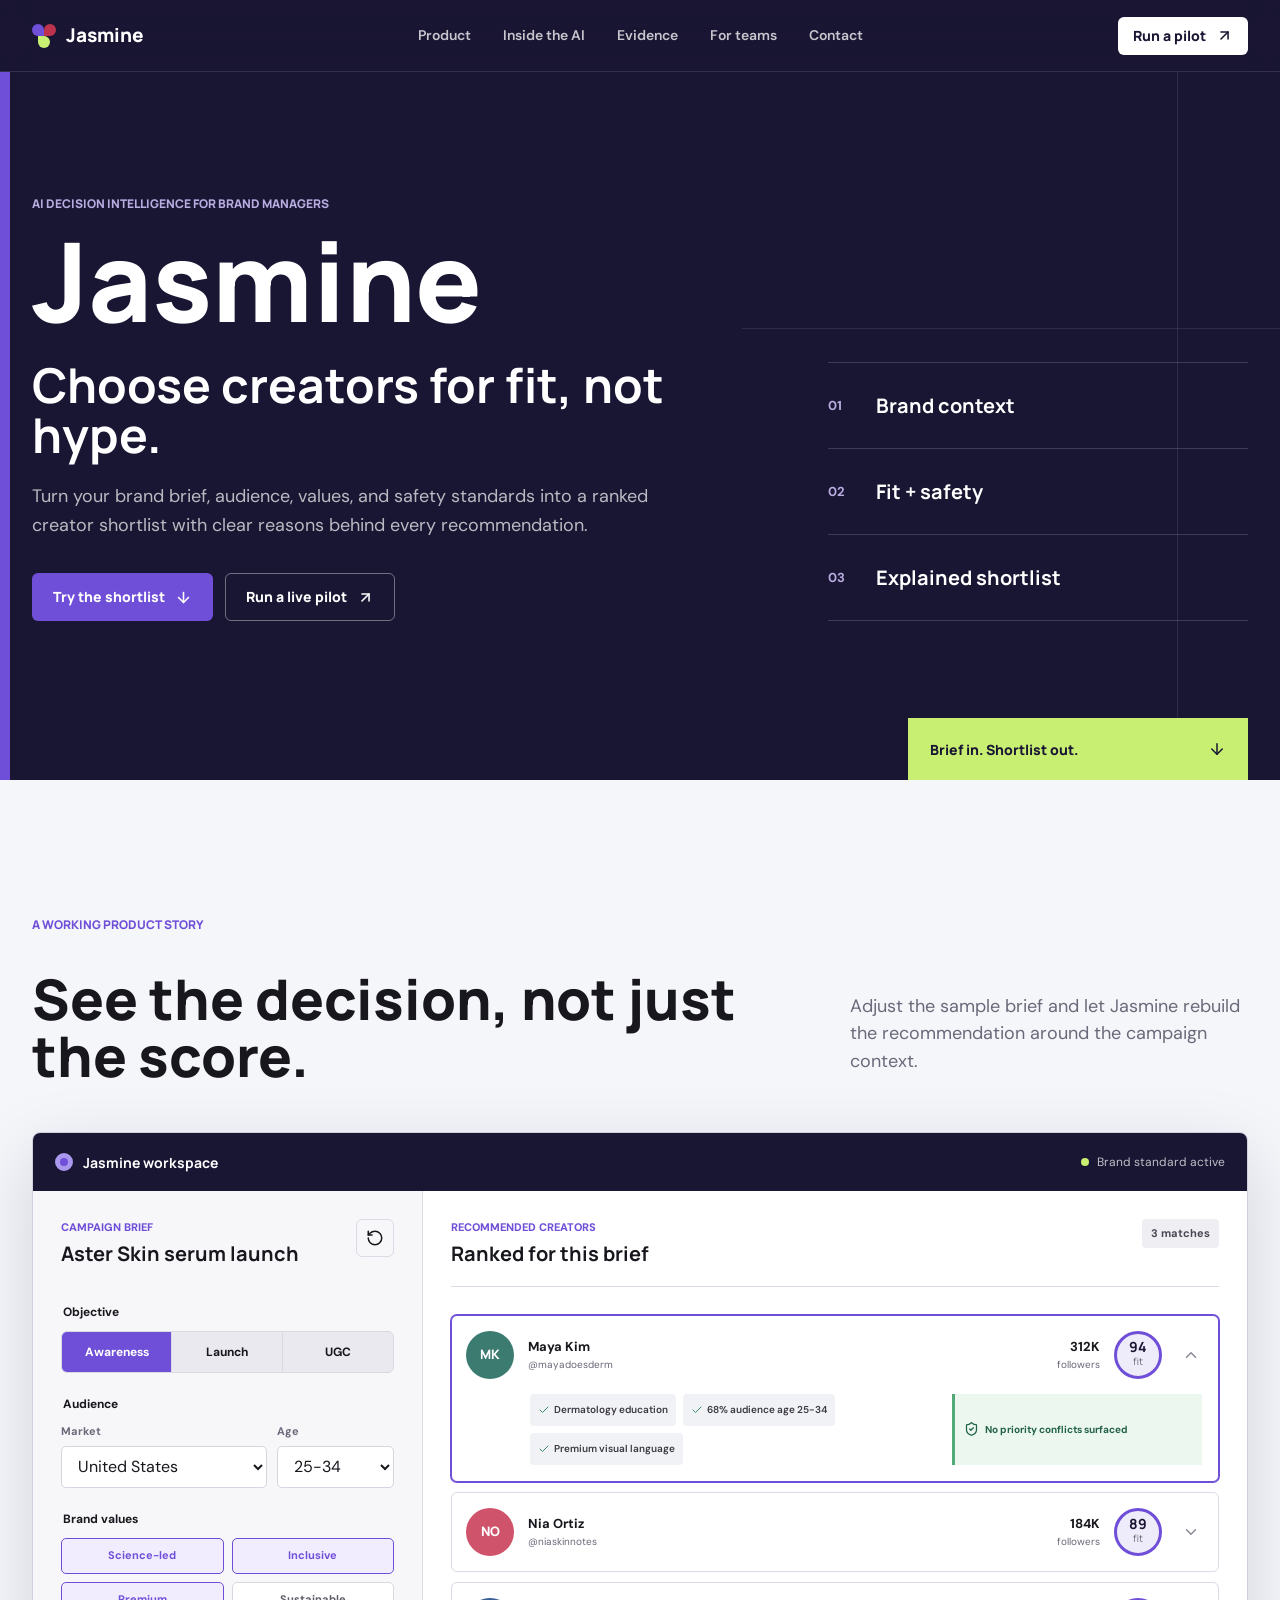
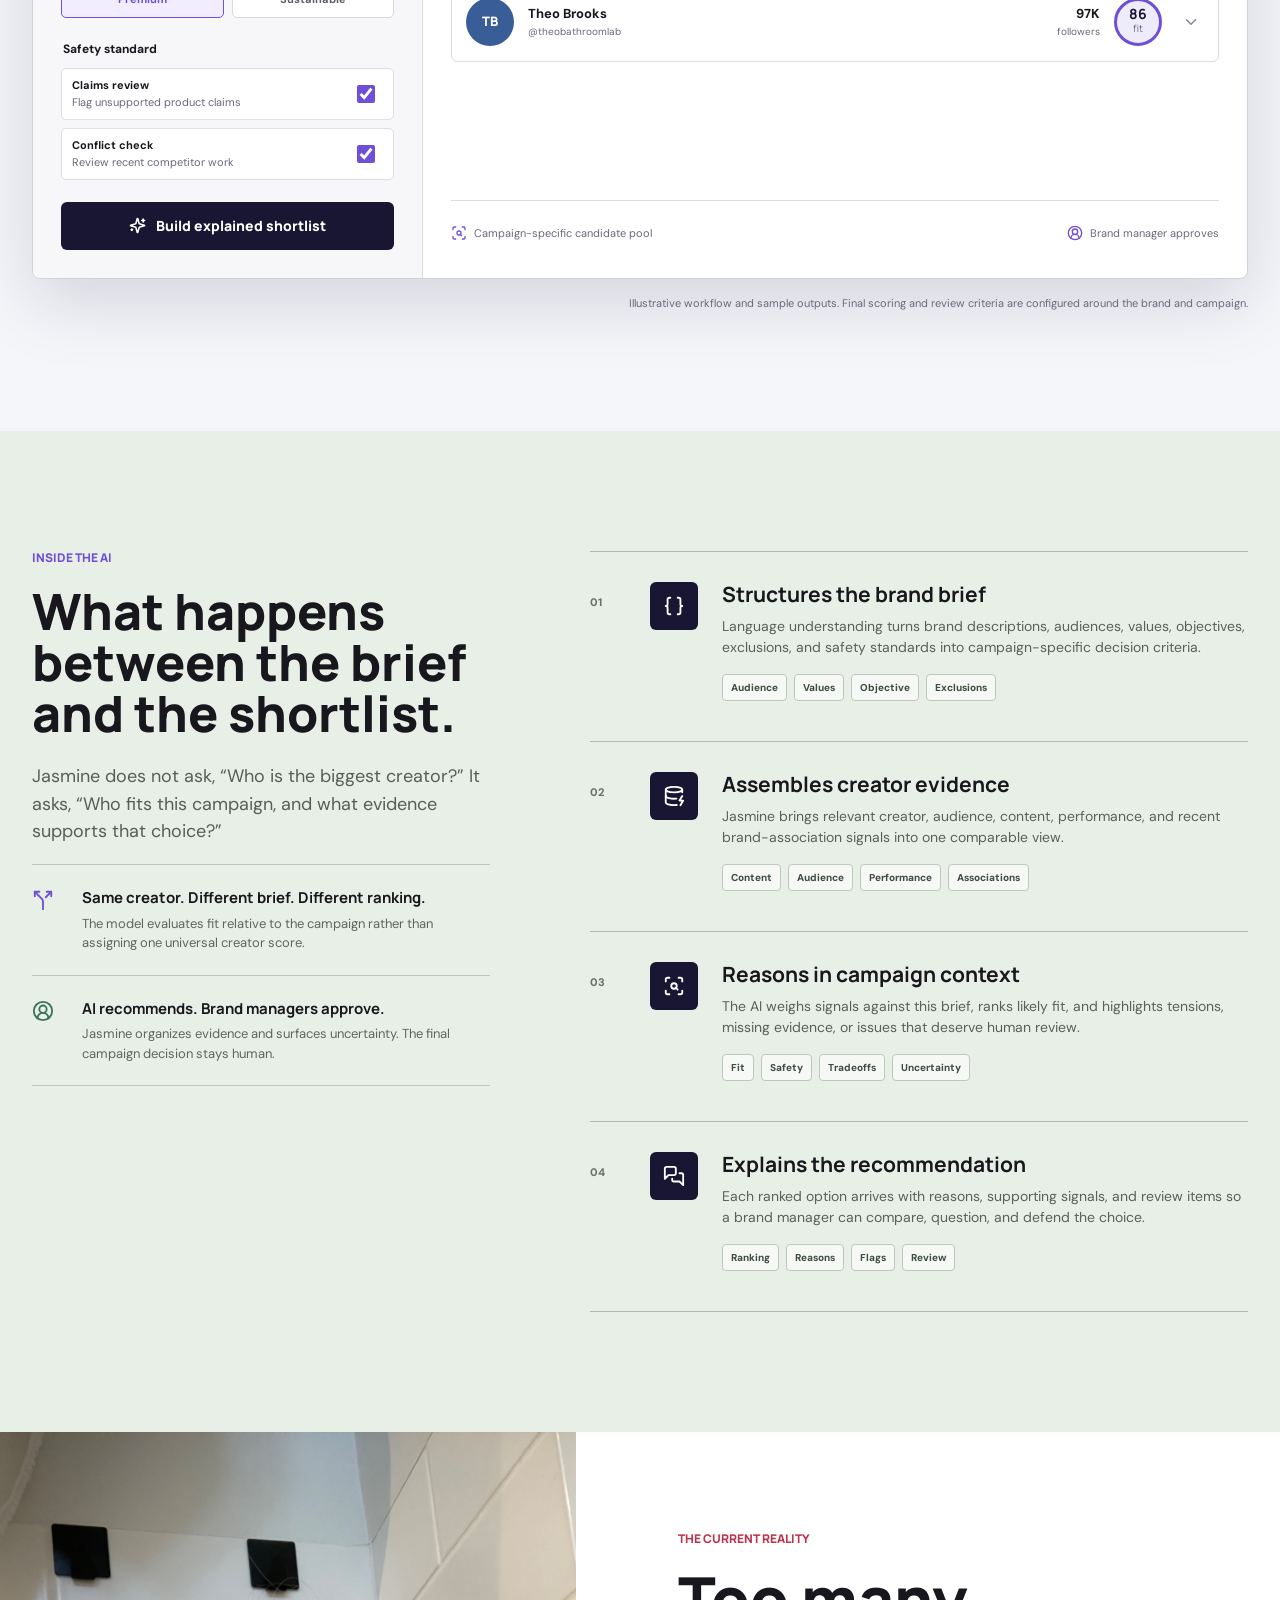
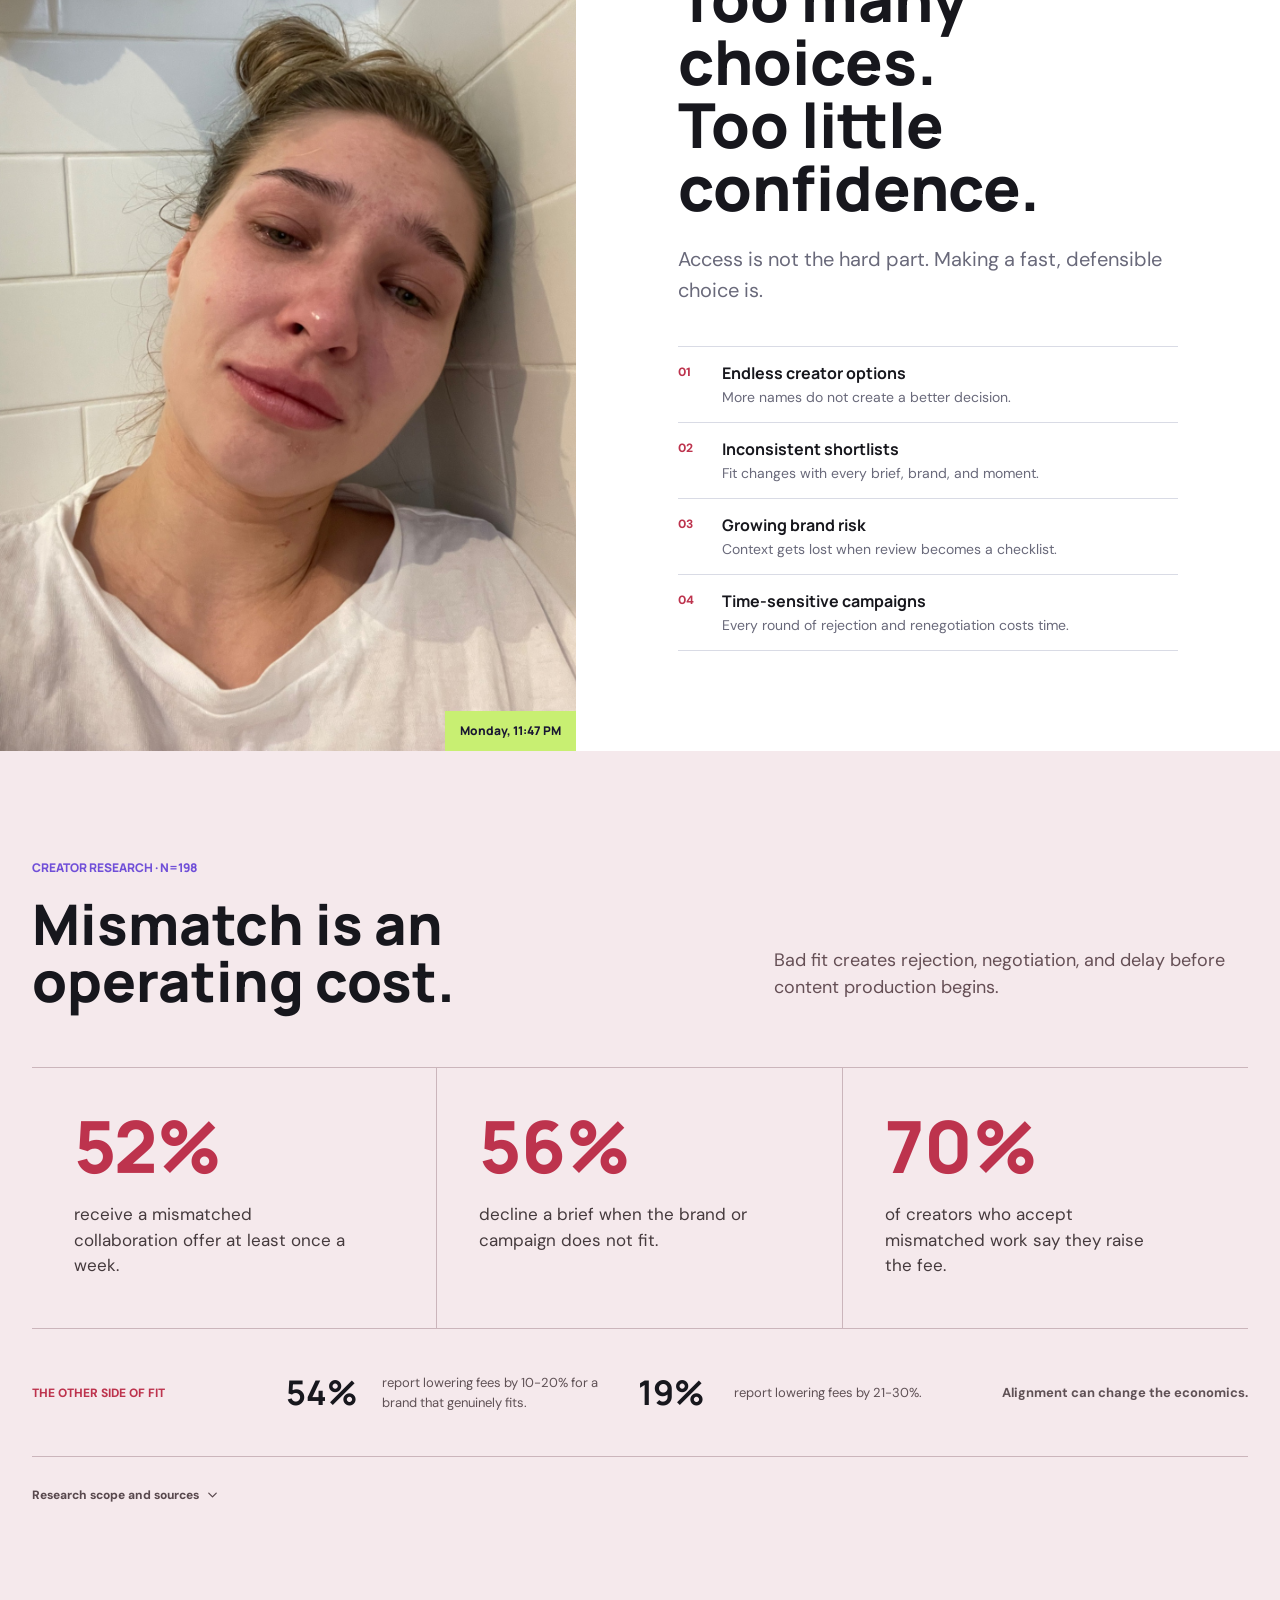
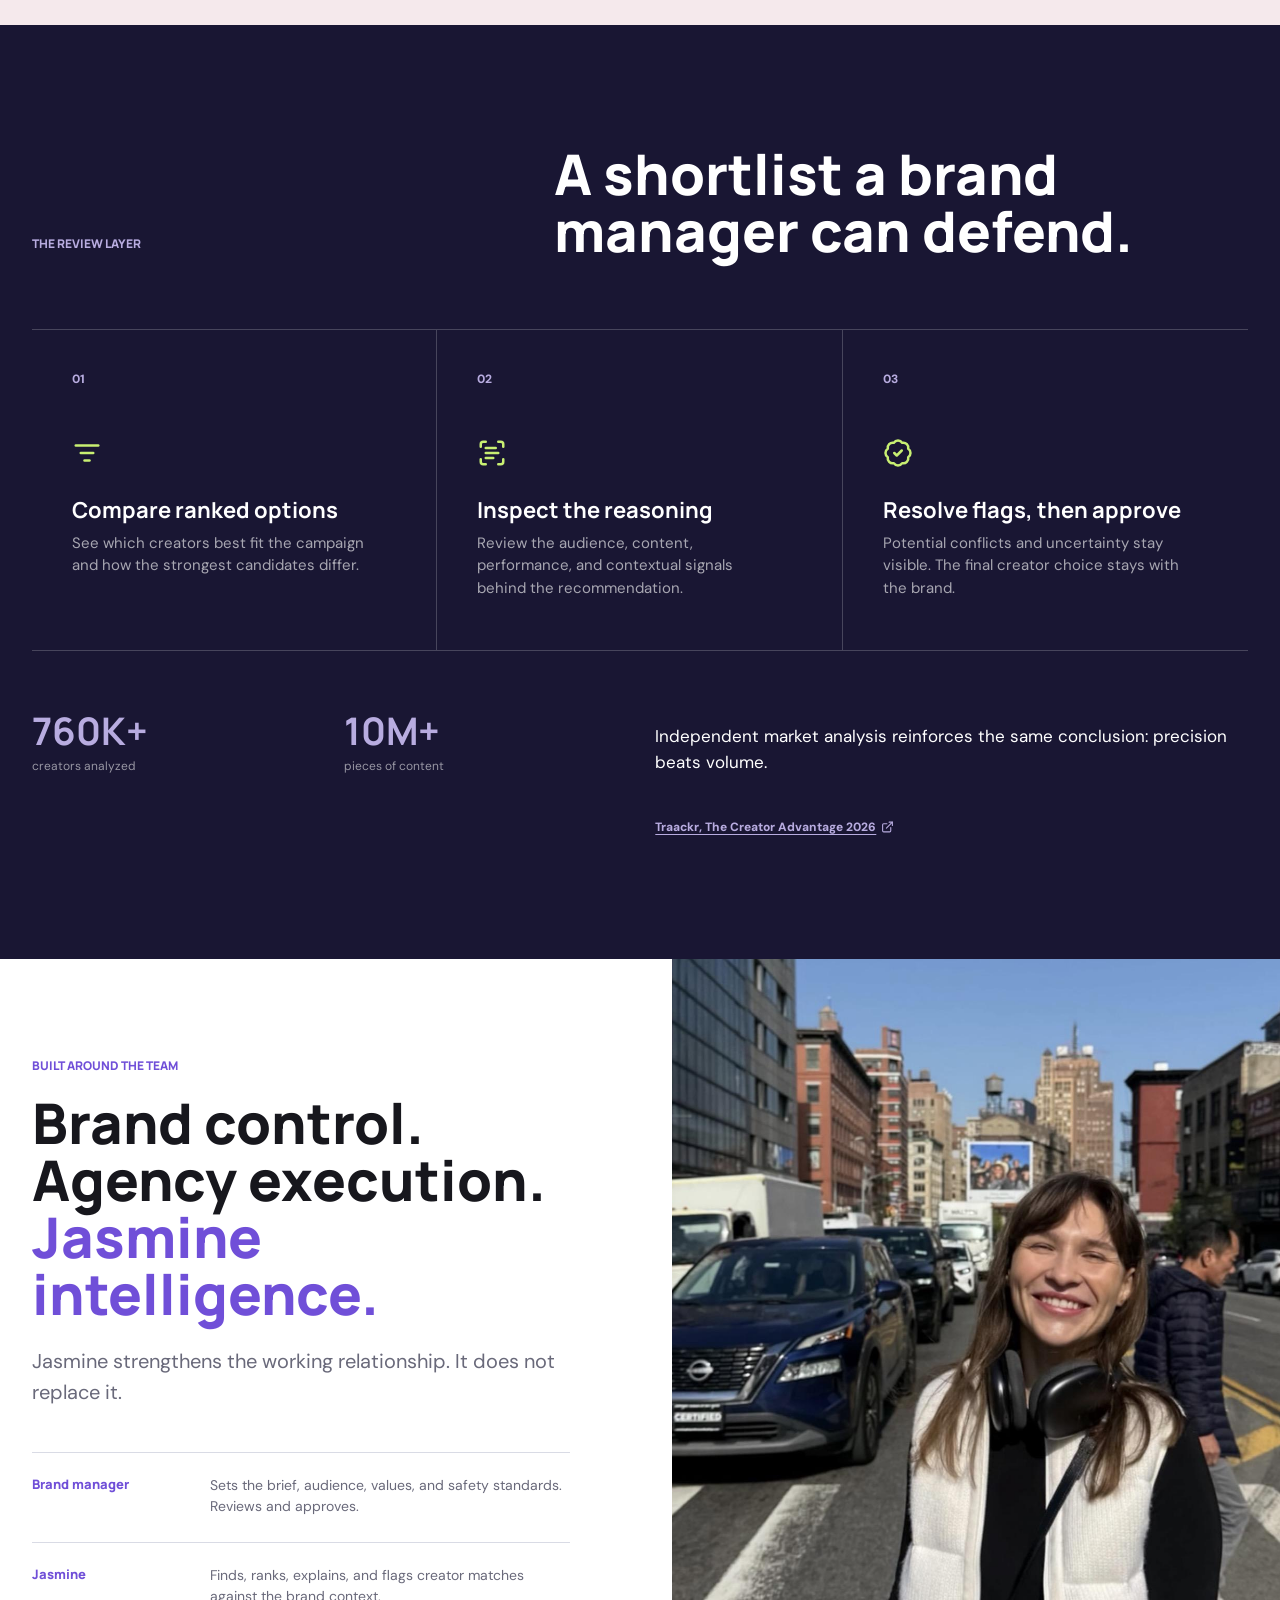
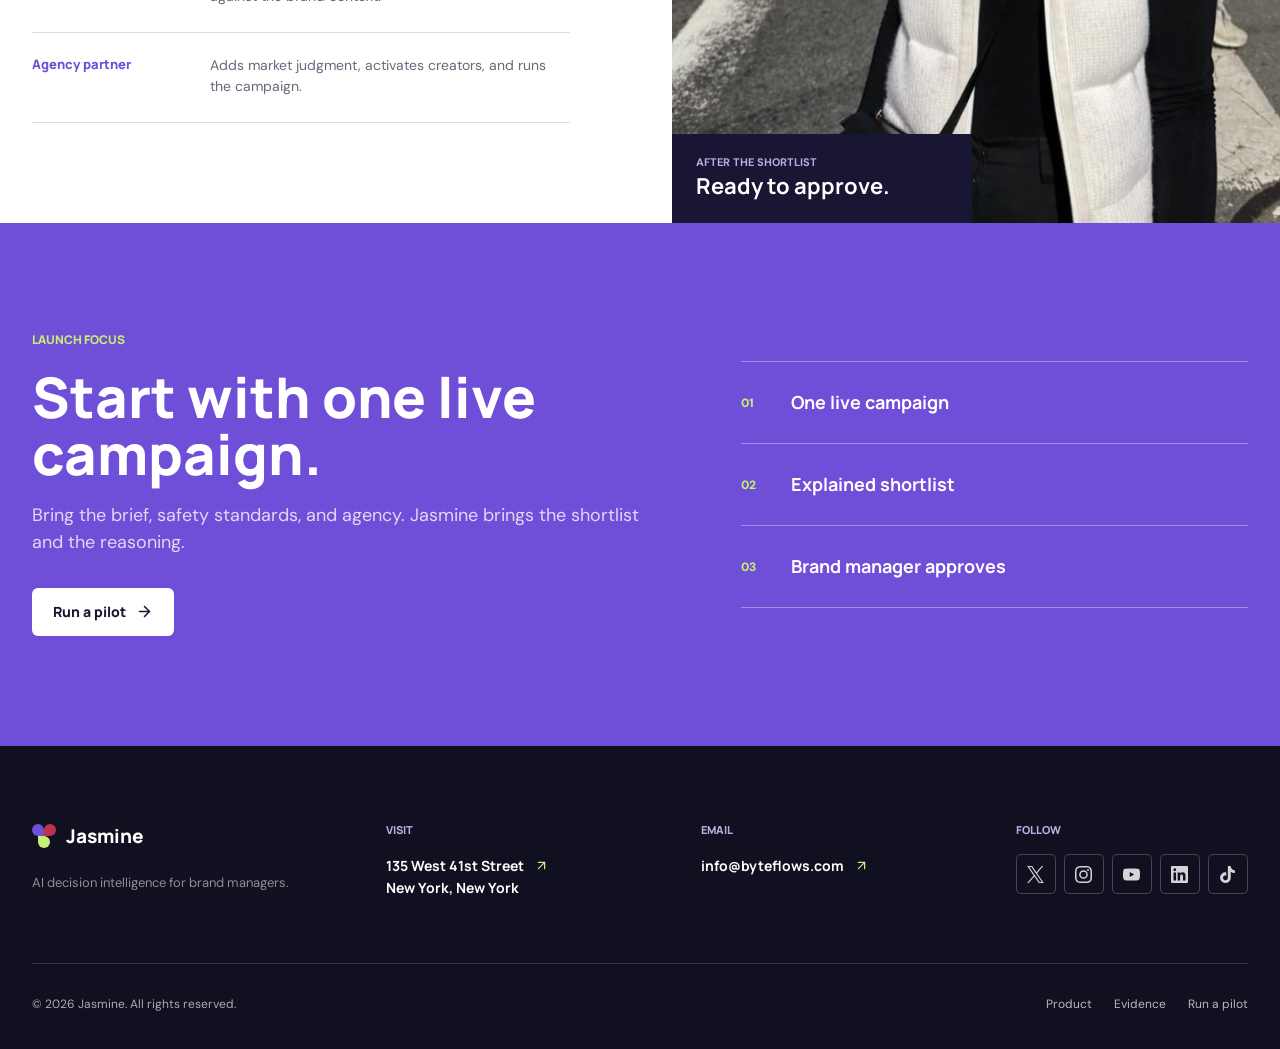
==== index.html @ f0ed4e91 "Publish Jasmine website" ====
<!doctype html>
<html lang="en">
  <head>
    <meta charset="UTF-8" />
    <meta name="viewport" content="width=device-width, initial-scale=1.0" />
    <meta
      name="description"
      content="Jasmine turns a brand brief into ranked, explainable creator matches built for brand fit, audience relevance, and safety."
    />
    <meta name="robots" content="index, follow" />
    <meta name="theme-color" content="#191633" />
    <meta property="og:type" content="website" />
    <meta property="og:title" content="Jasmine | Choose creators for fit, not hype" />
    <meta
      property="og:description"
      content="AI decision intelligence that turns a brand brief into ranked, explainable creator matches."
    />
    <meta name="twitter:card" content="summary" />
    <meta name="twitter:title" content="Jasmine | Choose creators for fit, not hype" />
    <meta
      name="twitter:description"
      content="AI decision intelligence that turns a brand brief into ranked, explainable creator matches."
    />
    <title>Jasmine | Choose creators for fit, not hype</title>
    <link rel="icon" href="data:image/svg+xml,%3Csvg xmlns='http://www.w3.org/2000/svg' viewBox='0 0 32 32'%3E%3Crect width='32' height='32' rx='6' fill='%23191633'/%3E%3Ccircle cx='12' cy='12' r='6' fill='%237c5ce6'/%3E%3Ccircle cx='21' cy='12' r='6' fill='%23e95770'/%3E%3Ccircle cx='16.5' cy='21' r='6' fill='%23c8ef72'/%3E%3C/svg%3E" />
    <link rel="preconnect" href="https://fonts.googleapis.com" />
    <link rel="preconnect" href="https://fonts.gstatic.com" crossorigin />
    <link
      href="https://fonts.googleapis.com/css2?family=DM+Sans:wght@400;500;600;700&family=Manrope:wght@500;600;700;800&display=swap"
      rel="stylesheet"
    />
    <link rel="stylesheet" href="styles.css" />
    <script src="assets/lucide.min.js" defer></script>
    <script src="app.js" defer></script>
    <script type="application/ld+json">
      {
        "@context": "https://schema.org",
        "@type": "Organization",
        "name": "Jasmine",
        "email": "info@byteflows.com",
        "address": {
          "@type": "PostalAddress",
          "streetAddress": "135 West 41st Street",
          "addressLocality": "New York",
          "addressRegion": "New York",
          "addressCountry": "US"
        }
      }
    </script>
  </head>
  <body>
    <a class="skip-link" href="#product">Skip to product</a>
    <header class="site-header" data-header>
      <a class="brand" href="#top" aria-label="Jasmine home">
        <span class="brand-mark" aria-hidden="true"><span></span><span></span><span></span></span>
        <span>Jasmine</span>
      </a>

      <button class="icon-button menu-button" type="button" data-menu-button aria-label="Open navigation" aria-expanded="false">
        <i data-lucide="menu"></i>
      </button>

      <nav class="main-nav" data-nav aria-label="Primary navigation">
        <a href="#product">Product</a>
        <a href="#ai">Inside the AI</a>
        <a href="#evidence">Evidence</a>
        <a href="#partners">For teams</a>
        <a href="#contact">Contact</a>
      </nav>

      <button class="button button-small header-cta" type="button" data-open-pilot>
        Run a pilot
        <i data-lucide="arrow-up-right"></i>
      </button>
    </header>

    <main id="top">
      <section class="hero" aria-labelledby="hero-title">
        <div class="hero-rule" aria-hidden="true"></div>
        <div class="hero-inner">
          <div class="hero-copy reveal">
            <p class="eyebrow">AI decision intelligence for brand managers</p>
            <h1 id="hero-title">Jasmine</h1>
            <p class="hero-statement">Choose creators for fit, not hype.</p>
            <p class="hero-summary">
              Turn your brand brief, audience, values, and safety standards into a ranked creator shortlist with clear reasons behind every recommendation.
            </p>
            <div class="hero-actions">
              <a class="button button-primary" href="#product">
                Try the shortlist
                <i data-lucide="arrow-down"></i>
              </a>
              <button class="button button-quiet" type="button" data-open-pilot>
                Run a live pilot
                <i data-lucide="arrow-up-right"></i>
              </button>
            </div>
          </div>

          <div class="hero-signal reveal" aria-label="Jasmine workflow summary">
            <div>
              <span>01</span>
              <strong>Brand context</strong>
            </div>
            <div>
              <span>02</span>
              <strong>Fit + safety</strong>
            </div>
            <div>
              <span>03</span>
              <strong>Explained shortlist</strong>
            </div>
          </div>
        </div>
        <a class="hero-next" href="#product" aria-label="Continue to product">
          <span>Brief in. Shortlist out.</span>
          <i data-lucide="arrow-down"></i>
        </a>
      </section>

      <section class="product-section" id="product" aria-labelledby="product-title">
        <div class="section-heading reveal">
          <p class="eyebrow eyebrow-dark">A working product story</p>
          <h2 id="product-title">See the decision, not just the score.</h2>
          <p>Adjust the sample brief and let Jasmine rebuild the recommendation around the campaign context.</p>
        </div>

        <div class="product-shell reveal" data-product-shell>
          <div class="product-topbar">
            <div class="product-brand">
              <span class="product-mark" aria-hidden="true"></span>
              <span>Jasmine workspace</span>
            </div>
            <div class="workspace-status"><span></span> Brand standard active</div>
          </div>

          <div class="product-layout">
            <form class="brief-panel" data-brief-form>
              <div class="panel-heading">
                <div>
                  <span class="step-label">Campaign brief</span>
                  <h3>Aster Skin serum launch</h3>
                </div>
                <button class="icon-button" type="button" title="Reset brief" data-reset-brief aria-label="Reset sample brief">
                  <i data-lucide="rotate-ccw"></i>
                </button>
              </div>

              <fieldset class="field-group">
                <legend>Objective</legend>
                <div class="segmented-control" data-objective-control>
                  <button type="button" data-value="awareness" aria-pressed="true">Awareness</button>
                  <button type="button" data-value="launch" aria-pressed="false">Launch</button>
                  <button type="button" data-value="ugc" aria-pressed="false">UGC</button>
                </div>
              </fieldset>

              <fieldset class="field-group">
                <legend>Audience</legend>
                <div class="select-row">
                  <label>
                    <span>Market</span>
                    <select data-market>
                      <option value="US">United States</option>
                      <option value="UK">United Kingdom</option>
                      <option value="EU">European Union</option>
                    </select>
                  </label>
                  <label>
                    <span>Age</span>
                    <select data-age>
                      <option value="25-34">25-34</option>
                      <option value="18-24">18-24</option>
                      <option value="35-44">35-44</option>
                    </select>
                  </label>
                </div>
              </fieldset>

              <fieldset class="field-group">
                <legend>Brand values</legend>
                <div class="choice-grid" data-value-control>
                  <label><input type="checkbox" value="science" checked /><span>Science-led</span></label>
                  <label><input type="checkbox" value="inclusive" checked /><span>Inclusive</span></label>
                  <label><input type="checkbox" value="premium" checked /><span>Premium</span></label>
                  <label><input type="checkbox" value="sustainable" /><span>Sustainable</span></label>
                </div>
              </fieldset>

              <fieldset class="field-group safety-group">
                <legend>Safety standard</legend>
                <label class="toggle-row">
                  <span><strong>Claims review</strong><small>Flag unsupported product claims</small></span>
                  <input type="checkbox" checked data-safety="claims" />
                </label>
                <label class="toggle-row">
                  <span><strong>Conflict check</strong><small>Review recent competitor work</small></span>
                  <input type="checkbox" checked data-safety="conflicts" />
                </label>
              </fieldset>

              <button class="button button-generate" type="submit">
                <i data-lucide="sparkles"></i>
                Build explained shortlist
              </button>
            </form>

            <div class="results-panel" aria-live="polite">
              <div class="panel-heading results-heading">
                <div>
                  <span class="step-label">Recommended creators</span>
                  <h3>Ranked for this brief</h3>
                </div>
                <span class="result-count" data-result-count>3 matches</span>
              </div>

              <div class="analysis-progress" data-analysis-progress hidden>
                <div class="analysis-line"><span></span></div>
                <p data-analysis-label>Reading campaign context...</p>
              </div>

              <div class="creator-list" data-creator-list>
                <article class="creator-row selected" data-creator="maya">
                  <button class="creator-summary" type="button" aria-expanded="true">
                    <span class="creator-avatar avatar-maya">MK</span>
                    <span class="creator-identity"><strong>Maya Kim</strong><small>@mayadoesderm</small></span>
                    <span class="creator-reach"><strong>312K</strong><small>followers</small></span>
                    <span class="fit-score"><strong data-score>94</strong><small>fit</small></span>
                    <i data-lucide="chevron-down"></i>
                  </button>
                  <div class="creator-detail">
                    <div class="reason-list">
                      <span><i data-lucide="check"></i> Dermatology education</span>
                      <span><i data-lucide="check"></i> 68% audience age 25-34</span>
                      <span><i data-lucide="check"></i> Premium visual language</span>
                    </div>
                    <div class="review-note"><i data-lucide="shield-check"></i><span>No priority conflicts surfaced</span></div>
                  </div>
                </article>

                <article class="creator-row" data-creator="nia">
                  <button class="creator-summary" type="button" aria-expanded="false">
                    <span class="creator-avatar avatar-nia">NO</span>
                    <span class="creator-identity"><strong>Nia Ortiz</strong><small>@niaskinnotes</small></span>
                    <span class="creator-reach"><strong>184K</strong><small>followers</small></span>
                    <span class="fit-score"><strong data-score>89</strong><small>fit</small></span>
                    <i data-lucide="chevron-down"></i>
                  </button>
                  <div class="creator-detail">
                    <div class="reason-list">
                      <span><i data-lucide="check"></i> High save rate on routines</span>
                      <span><i data-lucide="check"></i> Strong US audience match</span>
                      <span><i data-lucide="check"></i> Inclusive beauty voice</span>
                    </div>
                    <div class="review-note review-note-warn"><i data-lucide="flag"></i><span>Review one recent category partnership</span></div>
                  </div>
                </article>

                <article class="creator-row" data-creator="theo">
                  <button class="creator-summary" type="button" aria-expanded="false">
                    <span class="creator-avatar avatar-theo">TB</span>
                    <span class="creator-identity"><strong>Theo Brooks</strong><small>@theobathroomlab</small></span>
                    <span class="creator-reach"><strong>97K</strong><small>followers</small></span>
                    <span class="fit-score"><strong data-score>86</strong><small>fit</small></span>
                    <i data-lucide="chevron-down"></i>
                  </button>
                  <div class="creator-detail">
                    <div class="reason-list">
                      <span><i data-lucide="check"></i> Ingredient-first reviews</span>
                      <span><i data-lucide="check"></i> Above-benchmark engagement</span>
                      <span><i data-lucide="check"></i> Emerging male skincare audience</span>
                    </div>
                    <div class="review-note"><i data-lucide="shield-check"></i><span>No priority conflicts surfaced</span></div>
                  </div>
                </article>
              </div>

              <div class="decision-footer">
                <div><i data-lucide="scan-search"></i><span>Campaign-specific candidate pool</span></div>
                <div><i data-lucide="circle-user-round"></i><span>Brand manager approves</span></div>
              </div>
            </div>
          </div>
        </div>
        <p class="demo-note reveal">Illustrative workflow and sample outputs. Final scoring and review criteria are configured around the brand and campaign.</p>
      </section>

      <section class="ai-section" id="ai" aria-labelledby="ai-title">
        <div class="ai-layout">
          <div class="ai-intro reveal">
            <p class="eyebrow eyebrow-dark">Inside the AI</p>
            <h2 id="ai-title">What happens between the brief and the shortlist.</h2>
            <p class="lead">
              Jasmine does not ask, “Who is the biggest creator?” It asks, “Who fits this campaign, and what evidence supports that choice?”
            </p>
            <div class="ai-principle">
              <i data-lucide="split"></i>
              <p><strong>Same creator. Different brief. Different ranking.</strong>The model evaluates fit relative to the campaign rather than assigning one universal creator score.</p>
            </div>
            <div class="human-boundary">
              <i data-lucide="circle-user-round"></i>
              <p><strong>AI recommends. Brand managers approve.</strong>Jasmine organizes evidence and surfaces uncertainty. The final campaign decision stays human.</p>
            </div>
          </div>

          <div class="ai-stages reveal" aria-label="Jasmine AI process">
            <article>
              <span class="ai-number">01</span>
              <div class="ai-stage-icon"><i data-lucide="braces"></i></div>
              <div>
                <h3>Structures the brand brief</h3>
                <p>Language understanding turns brand descriptions, audiences, values, objectives, exclusions, and safety standards into campaign-specific decision criteria.</p>
                <div class="signal-list"><span>Audience</span><span>Values</span><span>Objective</span><span>Exclusions</span></div>
              </div>
            </article>
            <article>
              <span class="ai-number">02</span>
              <div class="ai-stage-icon"><i data-lucide="database-zap"></i></div>
              <div>
                <h3>Assembles creator evidence</h3>
                <p>Jasmine brings relevant creator, audience, content, performance, and recent brand-association signals into one comparable view.</p>
                <div class="signal-list"><span>Content</span><span>Audience</span><span>Performance</span><span>Associations</span></div>
              </div>
            </article>
            <article>
              <span class="ai-number">03</span>
              <div class="ai-stage-icon"><i data-lucide="scan-search"></i></div>
              <div>
                <h3>Reasons in campaign context</h3>
                <p>The AI weighs signals against this brief, ranks likely fit, and highlights tensions, missing evidence, or issues that deserve human review.</p>
                <div class="signal-list"><span>Fit</span><span>Safety</span><span>Tradeoffs</span><span>Uncertainty</span></div>
              </div>
            </article>
            <article>
              <span class="ai-number">04</span>
              <div class="ai-stage-icon"><i data-lucide="messages-square"></i></div>
              <div>
                <h3>Explains the recommendation</h3>
                <p>Each ranked option arrives with reasons, supporting signals, and review items so a brand manager can compare, question, and defend the choice.</p>
                <div class="signal-list"><span>Ranking</span><span>Reasons</span><span>Flags</span><span>Review</span></div>
              </div>
            </article>
          </div>
        </div>
      </section>

      <section class="problem-section" aria-labelledby="problem-title">
        <div class="problem-image reveal">
          <img
            src="assets/brand-manager-overwhelmed.jpg"
            alt="An overwhelmed brand manager after a difficult campaign day"
            width="1536"
            height="2048"
            loading="lazy"
          />
          <span class="image-caption">Monday, 11:47 PM</span>
        </div>
        <div class="problem-copy reveal">
          <p class="eyebrow eyebrow-coral">The current reality</p>
          <h2 id="problem-title">Too many choices.<br />Too little confidence.</h2>
          <p class="lead">Access is not the hard part. Making a fast, defensible choice is.</p>
          <div class="pressure-list">
            <div><span>01</span><p><strong>Endless creator options</strong>More names do not create a better decision.</p></div>
            <div><span>02</span><p><strong>Inconsistent shortlists</strong>Fit changes with every brief, brand, and moment.</p></div>
            <div><span>03</span><p><strong>Growing brand risk</strong>Context gets lost when review becomes a checklist.</p></div>
            <div><span>04</span><p><strong>Time-sensitive campaigns</strong>Every round of rejection and renegotiation costs time.</p></div>
          </div>
        </div>
      </section>

      <section class="evidence-section" id="evidence" aria-labelledby="evidence-title">
        <div class="evidence-header reveal">
          <div>
            <p class="eyebrow eyebrow-dark">Creator research · n=198</p>
            <h2 id="evidence-title">Mismatch is an operating cost.</h2>
          </div>
          <p>Bad fit creates rejection, negotiation, and delay before content production begins.</p>
        </div>

        <div class="stat-row reveal">
          <article>
            <strong>52%</strong>
            <p>receive a mismatched collaboration offer at least once a week.</p>
          </article>
          <article>
            <strong>56%</strong>
            <p>decline a brief when the brand or campaign does not fit.</p>
          </article>
          <article>
            <strong>70%</strong>
            <p>of creators who accept mismatched work say they raise the fee.</p>
          </article>
        </div>

        <div class="economics-row reveal">
          <p class="economics-kicker">The other side of fit</p>
          <div><strong>54%</strong><span>report lowering fees by 10-20% for a brand that genuinely fits.</span></div>
          <div><strong>19%</strong><span>report lowering fees by 21-30%.</span></div>
          <p class="economics-close">Alignment can change the economics.</p>
        </div>

        <details class="source-disclosure reveal">
          <summary>Research scope and sources <i data-lucide="chevron-down"></i></summary>
          <p>
            Minds&amp;Roses for Midnight Issue, CAWI survey of 198 active creators, March-April 2026. Reported behavior is self-reported and should not be interpreted as guaranteed savings.
          </p>
          <div class="source-links">
            <a href="https://www.wirtualnemedia.pl/raport-dopasowanie-marki-do-tworcy-kluczowa-waluta-w-influencer-marketingu%2C7275586145749280a" target="_blank" rel="noreferrer">Research coverage <i data-lucide="external-link"></i></a>
            <a href="https://www.linkedin.com/company/midnight-issue" target="_blank" rel="noreferrer">Midnight Issue <i data-lucide="external-link"></i></a>
          </div>
        </details>
      </section>

      <section class="workflow-section" id="workflow" aria-labelledby="workflow-title">
        <div class="workflow-heading reveal">
          <p class="eyebrow">The review layer</p>
          <h2 id="workflow-title">A shortlist a brand manager can defend.</h2>
        </div>

        <div class="workflow-grid reveal">
          <article>
            <span class="workflow-number">01</span>
            <i data-lucide="list-filter"></i>
            <h3>Compare ranked options</h3>
            <p>See which creators best fit the campaign and how the strongest candidates differ.</p>
          </article>
          <article>
            <span class="workflow-number">02</span>
            <i data-lucide="scan-text"></i>
            <h3>Inspect the reasoning</h3>
            <p>Review the audience, content, performance, and contextual signals behind the recommendation.</p>
          </article>
          <article>
            <span class="workflow-number">03</span>
            <i data-lucide="badge-check"></i>
            <h3>Resolve flags, then approve</h3>
            <p>Potential conflicts and uncertainty stay visible. The final creator choice stays with the brand.</p>
          </article>
        </div>

        <div class="market-proof reveal">
          <div><strong>760K+</strong><span>creators analyzed</span></div>
          <div><strong>10M+</strong><span>pieces of content</span></div>
          <p>Independent market analysis reinforces the same conclusion: precision beats volume.</p>
          <a href="https://www.traackr.com/influencer-marketing-reports/2026-creator-advantage-us-report" target="_blank" rel="noreferrer">Traackr, The Creator Advantage 2026 <i data-lucide="external-link"></i></a>
        </div>
      </section>

      <section class="partners-section" id="partners" aria-labelledby="partners-title">
        <div class="partners-copy reveal">
          <p class="eyebrow eyebrow-dark">Built around the team</p>
          <h2 id="partners-title">Brand control.<br />Agency execution.<br /><span>Jasmine intelligence.</span></h2>
          <p class="lead">Jasmine strengthens the working relationship. It does not replace it.</p>

          <div class="role-list">
            <article>
              <span>Brand manager</span>
              <p>Sets the brief, audience, values, and safety standards. Reviews and approves.</p>
            </article>
            <article>
              <span>Jasmine</span>
              <p>Finds, ranks, explains, and flags creator matches against the brand context.</p>
            </article>
            <article>
              <span>Agency partner</span>
              <p>Adds market judgment, activates creators, and runs the campaign.</p>
            </article>
          </div>
        </div>
        <div class="partners-image reveal">
          <img
            src="assets/brand-manager-confident.jpg"
            alt="A confident brand manager ready to launch a campaign"
            width="1290"
            height="1661"
            loading="lazy"
          />
          <div class="image-statement"><span>After the shortlist</span><strong>Ready to approve.</strong></div>
        </div>
      </section>

      <section class="pilot-section" aria-labelledby="pilot-title">
        <div class="pilot-content reveal">
          <p class="eyebrow">Launch focus</p>
          <h2 id="pilot-title">Start with one live campaign.</h2>
          <p>Bring the brief, safety standards, and agency. Jasmine brings the shortlist and the reasoning.</p>
          <button class="button button-light" type="button" data-open-pilot>
            Run a pilot
            <i data-lucide="arrow-right"></i>
          </button>
        </div>
        <div class="pilot-steps reveal" aria-label="Pilot process">
          <div><span>01</span><strong>One live campaign</strong></div>
          <div><span>02</span><strong>Explained shortlist</strong></div>
          <div><span>03</span><strong>Brand manager approves</strong></div>
        </div>
      </section>
    </main>

    <footer class="site-footer" id="contact">
      <div class="footer-main">
        <div class="footer-intro">
          <a class="brand footer-brand" href="#top">
            <span class="brand-mark" aria-hidden="true"><span></span><span></span><span></span></span>
            <span>Jasmine</span>
          </a>
          <p>AI decision intelligence for brand managers.</p>
        </div>

        <div class="footer-contact">
          <span class="footer-label">Visit</span>
          <a
            href="https://www.google.com/maps/search/?api=1&amp;query=135+West+41st+Street+New+York+New+York"
            target="_blank"
            rel="noreferrer"
          >
            <address>135 West 41st Street<br />New York, New York</address>
            <i data-lucide="arrow-up-right"></i>
          </a>
        </div>

        <div class="footer-contact">
          <span class="footer-label">Email</span>
          <a href="mailto:info@byteflows.com">
            info@byteflows.com
            <i data-lucide="arrow-up-right"></i>
          </a>
        </div>

        <div class="footer-social">
          <span class="footer-label">Follow</span>
          <div class="social-links" aria-label="Social media">
            <a href="#" data-social-placeholder="X" aria-label="X"><img src="assets/social-x.svg" alt="" /></a>
            <a href="#" data-social-placeholder="Instagram" aria-label="Instagram"><img src="assets/social-instagram.svg" alt="" /></a>
            <a href="#" data-social-placeholder="YouTube" aria-label="YouTube"><img src="assets/social-youtube.svg" alt="" /></a>
            <a href="#" data-social-placeholder="LinkedIn" aria-label="LinkedIn"><img src="assets/social-linkedin.svg" alt="" /></a>
            <a href="#" data-social-placeholder="TikTok" aria-label="TikTok"><img src="assets/social-tiktok.svg" alt="" /></a>
          </div>
        </div>
      </div>

      <div class="footer-bottom">
        <p>&copy; 2026 Jasmine. All rights reserved.</p>
        <div>
          <a href="#product">Product</a>
          <a href="#evidence">Evidence</a>
          <button type="button" data-open-pilot>Run a pilot</button>
        </div>
      </div>
    </footer>

    <dialog class="pilot-dialog" data-pilot-dialog aria-label="Request a Jasmine pilot">
      <form method="dialog" class="dialog-form" data-pilot-form>
        <button class="icon-button dialog-close" type="button" data-close-pilot aria-label="Close pilot form">
          <i data-lucide="x"></i>
        </button>
        <p class="eyebrow eyebrow-dark">One campaign. One better decision.</p>
        <h2>Run a Jasmine pilot.</h2>
        <p>Tell us where creator selection is slowing you down.</p>

        <label>
          <span>Name</span>
          <input type="text" name="name" autocomplete="name" required />
        </label>
        <label>
          <span>Work email</span>
          <input type="email" name="email" autocomplete="email" required />
        </label>
        <label>
          <span>Brand or company</span>
          <input type="text" name="company" autocomplete="organization" required />
        </label>
        <label>
          <span>Next campaign</span>
          <select name="campaign" required>
            <option value="" selected disabled>Select campaign type</option>
            <option>Product launch</option>
            <option>Always-on creator program</option>
            <option>Seasonal campaign</option>
            <option>Brand repositioning</option>
          </select>
        </label>

        <button class="button button-primary dialog-submit" type="submit">
          Prepare email request
          <i data-lucide="arrow-right"></i>
        </button>
      </form>

      <div class="dialog-success" data-dialog-success hidden>
        <span><i data-lucide="check"></i></span>
        <h2>Email request ready.</h2>
        <p>Open the prepared message to send your pilot details to info@byteflows.com.</p>
        <div class="dialog-success-actions">
          <a class="button button-primary" href="mailto:info@byteflows.com" data-pilot-email>
            Open email
            <i data-lucide="mail"></i>
          </a>
          <button class="button button-secondary" type="button" data-close-pilot>Done</button>
        </div>
      </div>
    </dialog>

    <div class="toast" data-toast role="status" aria-live="polite">Shortlist rebuilt for the new brief.</div>
  </body>
</html>
---- styles.css ----
:root {
  --ink: #191633;
  --ink-soft: #2d2854;
  --purple: #704fd8;
  --purple-light: #b8ace0;
  --coral: #bd334d;
  --lime: #c8ef72;
  --paper: #f5f6fa;
  --white: #ffffff;
  --line: #d9dbe5;
  --muted: #69697a;
  --black: #17171d;
  --radius: 8px;
  --page: 1240px;
  --shadow: 0 22px 70px rgba(22, 18, 50, 0.15);
}

* {
  box-sizing: border-box;
}

html {
  scroll-behavior: smooth;
  scroll-padding-top: 78px;
}

body {
  margin: 0;
  background: var(--paper);
  color: var(--black);
  font-family: "DM Sans", Arial, sans-serif;
  font-size: 16px;
  line-height: 1.5;
  letter-spacing: 0;
}

body.dialog-open {
  overflow: hidden;
}

.skip-link {
  position: fixed;
  z-index: 100;
  top: 10px;
  left: 10px;
  padding: 10px 14px;
  color: var(--ink);
  background: var(--lime);
  border-radius: 4px;
  font-size: 13px;
  font-weight: 800;
  transform: translateY(-160%);
  transition: transform 140ms ease;
}

.skip-link:focus {
  transform: translateY(0);
}

button,
input,
select {
  font: inherit;
}

button,
a {
  -webkit-tap-highlight-color: transparent;
}

a {
  color: inherit;
  text-decoration: none;
}

button {
  color: inherit;
}

img {
  display: block;
  max-width: 100%;
}

h1,
h2,
h3,
p {
  margin-top: 0;
}

h1,
h2,
h3,
.brand,
.button,
.fit-score,
.stat-row strong,
.economics-row strong,
.market-proof strong {
  font-family: "Manrope", Arial, sans-serif;
  letter-spacing: 0;
}

h2 {
  margin-bottom: 24px;
  font-size: 56px;
  line-height: 1.02;
  font-weight: 800;
}

h3 {
  margin-bottom: 8px;
  font-size: 20px;
  line-height: 1.2;
}

.site-header {
  position: fixed;
  z-index: 50;
  top: 0;
  left: 0;
  display: grid;
  grid-template-columns: 1fr auto 1fr;
  align-items: center;
  width: 100%;
  min-height: 72px;
  padding: 0 32px;
  color: var(--white);
  background: rgba(25, 22, 51, 0.92);
  border-bottom: 1px solid rgba(255, 255, 255, 0.12);
  backdrop-filter: blur(16px);
  transition: min-height 180ms ease, background 180ms ease;
}

.site-header.scrolled {
  min-height: 62px;
  background: rgba(25, 22, 51, 0.98);
}

.brand {
  display: inline-flex;
  align-items: center;
  width: max-content;
  gap: 10px;
  font-size: 19px;
  font-weight: 800;
}

.brand-mark {
  position: relative;
  display: inline-block;
  width: 24px;
  height: 24px;
}

.brand-mark span {
  position: absolute;
  display: block;
  width: 12px;
  height: 12px;
  background: var(--purple);
}

.brand-mark span:nth-child(1) {
  top: 0;
  left: 0;
  border-radius: 50% 50% 0 50%;
}

.brand-mark span:nth-child(2) {
  right: 0;
  top: 0;
  border-radius: 50% 50% 50% 0;
  background: var(--coral);
}

.brand-mark span:nth-child(3) {
  left: 6px;
  bottom: 0;
  border-radius: 0 50% 50% 50%;
  background: var(--lime);
}

.main-nav {
  display: flex;
  align-items: center;
  gap: 32px;
  font-size: 14px;
  font-weight: 600;
}

.main-nav a {
  position: relative;
  padding: 8px 0;
  color: rgba(255, 255, 255, 0.76);
}

.main-nav a::after {
  position: absolute;
  right: 0;
  bottom: 2px;
  left: 0;
  height: 2px;
  content: "";
  background: var(--lime);
  transform: scaleX(0);
  transform-origin: left;
  transition: transform 180ms ease;
}

.main-nav a:hover,
.main-nav a:focus-visible {
  color: var(--white);
}

.main-nav a:hover::after,
.main-nav a:focus-visible::after {
  transform: scaleX(1);
}

.header-cta {
  justify-self: end;
}

.button {
  display: inline-flex;
  align-items: center;
  justify-content: center;
  min-height: 48px;
  padding: 0 20px;
  border: 1px solid transparent;
  border-radius: 6px;
  font-size: 14px;
  font-weight: 800;
  line-height: 1;
  cursor: pointer;
  transition: transform 180ms ease, background 180ms ease, border-color 180ms ease, color 180ms ease;
}

.button svg {
  width: 17px;
  height: 17px;
  margin-left: 10px;
  stroke-width: 2.2;
}

.button:hover {
  transform: translateY(-2px);
}

.button:focus-visible,
.icon-button:focus-visible,
.main-nav a:focus-visible,
summary:focus-visible,
.creator-summary:focus-visible {
  outline: 3px solid var(--lime);
  outline-offset: 3px;
}

.button-small {
  min-height: 38px;
  padding: 0 14px;
  color: var(--ink);
  background: var(--white);
}

.button-primary {
  color: var(--white);
  background: var(--purple);
}

.button-primary:hover {
  background: #6c4dd6;
}

.button-quiet {
  color: var(--white);
  background: transparent;
  border-color: rgba(255, 255, 255, 0.38);
}

.button-quiet:hover {
  border-color: var(--white);
}

.button-light {
  color: var(--ink);
  background: var(--white);
}

.button-secondary {
  color: var(--ink);
  background: var(--paper);
  border-color: var(--line);
}

.icon-button {
  display: inline-grid;
  width: 38px;
  height: 38px;
  padding: 0;
  place-items: center;
  background: transparent;
  border: 1px solid var(--line);
  border-radius: 6px;
  cursor: pointer;
}

.icon-button svg {
  width: 18px;
  height: 18px;
}

.menu-button {
  display: none;
  color: var(--white);
  border-color: rgba(255, 255, 255, 0.22);
}

.hero {
  position: relative;
  display: flex;
  min-height: 780px;
  padding: 150px 32px 112px;
  overflow: hidden;
  color: var(--white);
  background: var(--ink);
  align-items: center;
}

.hero::before,
.hero::after {
  position: absolute;
  content: "";
  pointer-events: none;
}

.hero::before {
  top: 72px;
  right: 8%;
  width: 1px;
  height: 100%;
  background: rgba(255, 255, 255, 0.09);
}

.hero::after {
  top: 42%;
  right: 0;
  width: 42%;
  height: 1px;
  background: rgba(255, 255, 255, 0.09);
}

.hero-rule {
  position: absolute;
  top: 72px;
  left: 0;
  width: 10px;
  height: calc(100% - 72px);
  background: var(--purple);
}

.hero-inner {
  position: relative;
  z-index: 1;
  display: grid;
  grid-template-columns: minmax(0, 1.25fr) minmax(360px, 0.75fr);
  gap: 96px;
  width: min(100%, var(--page));
  margin: 0 auto;
  align-items: end;
}

.eyebrow {
  margin-bottom: 20px;
  color: var(--purple-light);
  font-family: "Manrope", Arial, sans-serif;
  font-size: 12px;
  font-weight: 800;
  line-height: 1.2;
  text-transform: uppercase;
}

.eyebrow-dark {
  color: var(--purple);
}

.eyebrow-coral {
  color: var(--coral);
}

.hero h1 {
  margin: 0;
  font-size: 110px;
  font-weight: 800;
  line-height: 0.9;
}

.hero-statement {
  max-width: 760px;
  margin: 30px 0 22px;
  font-family: "Manrope", Arial, sans-serif;
  font-size: 48px;
  font-weight: 700;
  line-height: 1.04;
}

.hero-summary {
  max-width: 680px;
  margin-bottom: 34px;
  color: rgba(255, 255, 255, 0.7);
  font-size: 18px;
  line-height: 1.6;
}

.hero-actions {
  display: flex;
  gap: 12px;
  flex-wrap: wrap;
}

.hero-signal {
  display: grid;
  border-top: 1px solid rgba(255, 255, 255, 0.16);
}

.hero-signal div {
  display: grid;
  grid-template-columns: 48px 1fr;
  min-height: 86px;
  padding: 20px 0;
  border-bottom: 1px solid rgba(255, 255, 255, 0.16);
  align-items: center;
}

.hero-signal span {
  color: var(--purple-light);
  font-size: 13px;
  font-weight: 700;
}

.hero-signal strong {
  font-family: "Manrope", Arial, sans-serif;
  font-size: 20px;
}

.hero-next {
  position: absolute;
  z-index: 2;
  right: 32px;
  bottom: 0;
  display: flex;
  min-width: 340px;
  min-height: 62px;
  padding: 0 22px;
  color: var(--ink);
  background: var(--lime);
  align-items: center;
  justify-content: space-between;
  font-family: "Manrope", Arial, sans-serif;
  font-size: 14px;
  font-weight: 800;
}

.hero-next svg {
  width: 18px;
}

.product-section {
  padding: 110px 32px 120px;
  background: var(--paper);
}

.section-heading,
.evidence-header,
.workflow-heading {
  width: min(100%, var(--page));
  margin: 0 auto 48px;
}

.section-heading {
  display: grid;
  grid-template-columns: 1.3fr 0.7fr;
  gap: 80px;
  align-items: end;
}

.section-heading .eyebrow {
  grid-column: 1 / -1;
  margin-bottom: -42px;
}

.section-heading h2 {
  margin-bottom: 0;
}

.section-heading > p:last-child {
  margin-bottom: 8px;
  color: var(--muted);
  font-size: 18px;
  line-height: 1.55;
}

.product-shell {
  width: min(100%, var(--page));
  margin: 0 auto;
  overflow: hidden;
  background: var(--white);
  border: 1px solid #cfd1dc;
  border-radius: var(--radius);
  box-shadow: var(--shadow);
}

.demo-note {
  width: min(100%, var(--page));
  margin: 16px auto 0;
  color: var(--muted);
  font-size: 11px;
  text-align: right;
}

.product-topbar {
  display: flex;
  min-height: 58px;
  padding: 0 22px;
  color: var(--white);
  background: var(--ink);
  align-items: center;
  justify-content: space-between;
}

.product-brand,
.workspace-status {
  display: flex;
  align-items: center;
}

.product-brand {
  gap: 10px;
  font-family: "Manrope", Arial, sans-serif;
  font-size: 14px;
  font-weight: 700;
}

.product-mark {
  width: 18px;
  height: 18px;
  background: var(--purple);
  border: 5px solid #aa98ee;
  border-radius: 50%;
}

.workspace-status {
  gap: 8px;
  color: rgba(255, 255, 255, 0.72);
  font-size: 12px;
}

.workspace-status span {
  width: 8px;
  height: 8px;
  background: var(--lime);
  border-radius: 50%;
}

.product-layout {
  display: grid;
  grid-template-columns: 390px minmax(0, 1fr);
  min-height: 650px;
}

.brief-panel,
.results-panel {
  padding: 28px;
}

.brief-panel {
  background: #f7f7fa;
  border-right: 1px solid var(--line);
}

.panel-heading {
  display: flex;
  min-height: 56px;
  margin-bottom: 28px;
  align-items: flex-start;
  justify-content: space-between;
}

.step-label {
  display: block;
  margin-bottom: 6px;
  color: var(--purple);
  font-size: 11px;
  font-weight: 800;
  text-transform: uppercase;
}

.panel-heading h3 {
  margin-bottom: 0;
}

.field-group {
  min-width: 0;
  margin: 0 0 22px;
  padding: 0;
  border: 0;
}

.field-group legend {
  width: 100%;
  margin-bottom: 10px;
  font-size: 12px;
  font-weight: 700;
}

.segmented-control {
  display: grid;
  grid-template-columns: repeat(3, 1fr);
  height: 42px;
  overflow: hidden;
  background: #e9e9ef;
  border: 1px solid #d9d9e2;
  border-radius: 6px;
}

.segmented-control button {
  min-width: 0;
  padding: 0 8px;
  background: transparent;
  border: 0;
  border-right: 1px solid #d9d9e2;
  font-size: 12px;
  font-weight: 700;
  cursor: pointer;
}

.segmented-control button:last-child {
  border-right: 0;
}

.segmented-control button[aria-pressed="true"] {
  color: var(--white);
  background: var(--purple);
}

.select-row {
  display: grid;
  grid-template-columns: 1.4fr 0.8fr;
  gap: 10px;
}

.select-row label,
.dialog-form > label {
  display: grid;
  gap: 6px;
}

.select-row label > span,
.dialog-form label > span {
  color: var(--muted);
  font-size: 11px;
  font-weight: 700;
}

select,
input[type="text"],
input[type="email"] {
  width: 100%;
  height: 42px;
  padding: 0 12px;
  color: var(--black);
  background: var(--white);
  border: 1px solid #d4d5df;
  border-radius: 5px;
  outline: 0;
}

select:focus,
input:focus {
  border-color: var(--purple);
  box-shadow: 0 0 0 3px rgba(124, 92, 230, 0.14);
}

.choice-grid {
  display: grid;
  grid-template-columns: 1fr 1fr;
  gap: 8px;
}

.choice-grid label {
  position: relative;
}

.choice-grid input {
  position: absolute;
  opacity: 0;
}

.choice-grid span {
  display: flex;
  min-height: 36px;
  padding: 0 10px;
  color: #5f5d69;
  background: var(--white);
  border: 1px solid #d8d8e0;
  border-radius: 5px;
  align-items: center;
  justify-content: center;
  font-size: 11px;
  font-weight: 700;
  cursor: pointer;
}

.choice-grid input:checked + span {
  color: var(--purple);
  background: #f1edff;
  border-color: var(--purple);
}

.choice-grid input:focus-visible + span {
  outline: 3px solid var(--lime);
  outline-offset: 2px;
}

.safety-group {
  display: grid;
  gap: 8px;
}

.toggle-row {
  display: flex;
  min-height: 48px;
  padding: 8px 10px;
  background: var(--white);
  border: 1px solid #dedee6;
  border-radius: 5px;
  align-items: center;
  justify-content: space-between;
}

.toggle-row span {
  display: grid;
  gap: 1px;
}

.toggle-row strong,
.toggle-row small {
  font-size: 11px;
}

.toggle-row small {
  color: var(--muted);
}

.toggle-row input {
  width: 34px;
  height: 18px;
  margin: 0;
  accent-color: var(--purple);
}

.button-generate {
  width: 100%;
  color: var(--white);
  background: var(--ink);
}

.button-generate svg {
  margin: 0 10px 0 0;
}

.results-panel {
  position: relative;
  display: flex;
  flex-direction: column;
  min-width: 0;
}

.results-heading {
  padding-bottom: 20px;
  border-bottom: 1px solid var(--line);
}

.result-count {
  padding: 6px 9px;
  color: #4a4754;
  background: #eeeeF3;
  border-radius: 4px;
  font-size: 11px;
  font-weight: 700;
}

.creator-list {
  display: grid;
  gap: 10px;
}

.creator-row {
  overflow: hidden;
  background: var(--white);
  border: 1px solid var(--line);
  border-radius: 6px;
  transition: border-color 180ms ease, box-shadow 180ms ease;
}

.creator-row.selected {
  border-color: var(--purple);
  box-shadow: 0 0 0 1px var(--purple);
}

.creator-summary {
  display: grid;
  grid-template-columns: 48px minmax(130px, 1fr) 80px 54px 22px;
  gap: 14px;
  width: 100%;
  min-height: 78px;
  padding: 12px 14px;
  text-align: left;
  background: transparent;
  border: 0;
  align-items: center;
  cursor: pointer;
}

.creator-summary > svg {
  width: 18px;
  color: #8b8996;
  transition: transform 180ms ease;
}

.creator-row.selected .creator-summary > svg {
  transform: rotate(180deg);
}

.creator-avatar {
  display: grid;
  width: 48px;
  height: 48px;
  color: var(--white);
  border-radius: 50%;
  place-items: center;
  font-family: "Manrope", Arial, sans-serif;
  font-size: 13px;
  font-weight: 800;
}

.avatar-maya {
  background: #3b7b70;
}

.avatar-nia {
  background: #ce536b;
}

.avatar-theo {
  background: #395d96;
}

.creator-identity,
.creator-reach,
.fit-score {
  display: grid;
  min-width: 0;
}

.creator-identity strong,
.creator-reach strong {
  overflow: hidden;
  font-size: 13px;
  text-overflow: ellipsis;
  white-space: nowrap;
}

.creator-identity small,
.creator-reach small,
.fit-score small {
  color: var(--muted);
  font-size: 10px;
}

.creator-reach {
  text-align: right;
}

.fit-score {
  width: 48px;
  height: 48px;
  color: var(--ink);
  background: #eeebfa;
  border: 3px solid var(--purple);
  border-radius: 50%;
  place-content: center;
  text-align: center;
}

.fit-score strong {
  font-size: 14px;
  line-height: 1;
}

.creator-detail {
  display: none;
  grid-template-columns: 1fr 250px;
  gap: 18px;
  padding: 0 16px 16px 78px;
}

.creator-row.selected .creator-detail {
  display: grid;
}

.reason-list {
  display: flex;
  gap: 7px;
  flex-wrap: wrap;
}

.reason-list span {
  display: inline-flex;
  min-height: 28px;
  padding: 4px 8px;
  color: #393741;
  background: #f1f2f5;
  border-radius: 4px;
  align-items: center;
  font-size: 10px;
  font-weight: 600;
}

.reason-list svg {
  width: 12px;
  margin-right: 4px;
  color: #3c8b63;
}

.review-note {
  display: flex;
  min-height: 34px;
  padding: 6px 9px;
  color: #236345;
  background: #ecf7f0;
  border-left: 3px solid #54a978;
  align-items: center;
  font-size: 10px;
  font-weight: 700;
}

.review-note svg {
  width: 15px;
  margin-right: 6px;
}

.review-note-warn {
  color: #8a4a28;
  background: #fff2e8;
  border-color: #e59c64;
}

.decision-footer {
  display: flex;
  min-height: 50px;
  margin-top: auto;
  padding-top: 16px;
  color: var(--muted);
  border-top: 1px solid var(--line);
  align-items: center;
  justify-content: space-between;
  font-size: 11px;
}

.decision-footer div {
  display: flex;
  gap: 7px;
  align-items: center;
}

.decision-footer svg {
  width: 16px;
  color: var(--purple);
}

.analysis-progress {
  position: absolute;
  z-index: 4;
  inset: 106px 28px 28px;
  display: grid;
  padding: 0 56px;
  text-align: center;
  background: rgba(255, 255, 255, 0.96);
  place-content: center;
}

.analysis-progress[hidden] {
  display: none;
}

.analysis-line {
  width: 280px;
  height: 5px;
  margin: 0 auto 18px;
  overflow: hidden;
  background: #e5e3ec;
  border-radius: 3px;
}

.analysis-line span {
  display: block;
  width: 0;
  height: 100%;
  background: var(--purple);
}

.analysis-progress.active .analysis-line span {
  animation: analyze 1.45s ease forwards;
}

.analysis-progress p {
  margin: 0;
  color: var(--muted);
  font-size: 13px;
}

@keyframes analyze {
  to { width: 100%; }
}

.ai-section {
  padding: 120px 32px;
  background: #e8efe6;
}

.ai-layout {
  display: grid;
  grid-template-columns: minmax(360px, 0.82fr) minmax(0, 1.18fr);
  gap: 100px;
  width: min(100%, var(--page));
  margin: 0 auto;
  align-items: start;
}

.ai-intro h2 {
  max-width: 520px;
  font-size: 50px;
}

.ai-intro .lead {
  max-width: 520px;
  color: #556055;
  font-size: 18px;
}

.ai-principle,
.human-boundary {
  display: grid;
  grid-template-columns: 36px 1fr;
  gap: 14px;
  max-width: 520px;
  padding: 22px 0;
  border-top: 1px solid #bcc8ba;
  align-items: start;
}

.human-boundary {
  border-bottom: 1px solid #bcc8ba;
}

.ai-principle > svg,
.human-boundary > svg {
  width: 22px;
  height: 22px;
  margin-top: 2px;
  color: var(--purple);
}

.human-boundary > svg {
  color: #39735b;
}

.ai-principle p,
.human-boundary p {
  display: grid;
  gap: 4px;
  margin: 0;
  color: #5d675d;
  font-size: 13px;
}

.ai-principle strong,
.human-boundary strong {
  color: var(--black);
  font-family: "Manrope", Arial, sans-serif;
  font-size: 15px;
}

.ai-stages {
  border-top: 1px solid #aebcab;
}

.ai-stages article {
  display: grid;
  grid-template-columns: 42px 54px 1fr;
  gap: 18px;
  min-height: 190px;
  padding: 30px 0;
  border-bottom: 1px solid #aebcab;
  align-items: start;
}

.ai-number {
  padding-top: 12px;
  color: #667266;
  font-size: 11px;
  font-weight: 800;
}

.ai-stage-icon {
  display: grid;
  width: 48px;
  height: 48px;
  color: var(--white);
  background: var(--ink);
  border-radius: 6px;
  place-items: center;
}

.ai-stage-icon svg {
  width: 22px;
  height: 22px;
}

.ai-stages h3 {
  margin: 0 0 9px;
  font-size: 21px;
}

.ai-stages article > div:last-child > p {
  max-width: 600px;
  margin-bottom: 16px;
  color: #586258;
  font-size: 14px;
}

.signal-list {
  display: flex;
  gap: 7px;
  flex-wrap: wrap;
}

.signal-list span {
  padding: 5px 8px;
  color: #3f4e42;
  background: rgba(255, 255, 255, 0.6);
  border: 1px solid #bdc9ba;
  border-radius: 4px;
  font-size: 10px;
  font-weight: 800;
}

.problem-section {
  display: grid;
  grid-template-columns: minmax(360px, 0.9fr) minmax(520px, 1.1fr);
  min-height: 780px;
  background: var(--white);
}

.problem-image,
.partners-image {
  position: relative;
  min-height: 680px;
  overflow: hidden;
}

.problem-image img,
.partners-image img {
  width: 100%;
  height: 100%;
  object-fit: cover;
}

.problem-image img {
  object-position: 50% 58%;
}

.image-caption {
  position: absolute;
  right: 0;
  bottom: 0;
  padding: 11px 15px;
  color: var(--ink);
  background: var(--lime);
  font-family: "Manrope", Arial, sans-serif;
  font-size: 12px;
  font-weight: 800;
}

.problem-copy,
.partners-copy {
  display: flex;
  max-width: 760px;
  padding: 100px 8vw;
  flex-direction: column;
  justify-content: center;
}

.problem-copy h2 {
  font-size: 62px;
}

.lead {
  max-width: 620px;
  color: var(--muted);
  font-size: 20px;
  line-height: 1.55;
}

.pressure-list {
  display: grid;
  margin-top: 20px;
  border-top: 1px solid var(--line);
}

.pressure-list > div {
  display: grid;
  grid-template-columns: 44px 1fr;
  min-height: 74px;
  padding: 14px 0;
  border-bottom: 1px solid var(--line);
  align-items: start;
}

.pressure-list > div > span {
  padding-top: 2px;
  color: var(--coral);
  font-size: 12px;
  font-weight: 800;
}

.pressure-list p {
  display: grid;
  margin-bottom: 0;
  color: var(--muted);
  font-size: 14px;
}

.pressure-list strong {
  margin-bottom: 2px;
  color: var(--black);
  font-family: "Manrope", Arial, sans-serif;
  font-size: 16px;
}

.evidence-section {
  padding: 110px 32px;
  background: #f5e9ec;
}

.evidence-header {
  display: grid;
  grid-template-columns: 1.15fr 0.85fr;
  gap: 100px;
  align-items: end;
}

.evidence-header h2 {
  margin-bottom: 0;
}

.evidence-header > p {
  max-width: 520px;
  margin-bottom: 8px;
  color: #654f55;
  font-size: 18px;
}

.stat-row,
.economics-row,
.source-disclosure {
  width: min(100%, var(--page));
  margin-right: auto;
  margin-left: auto;
}

.stat-row {
  display: grid;
  grid-template-columns: repeat(3, 1fr);
  margin-top: 58px;
  border-top: 1px solid #cbb5bb;
  border-bottom: 1px solid #cbb5bb;
}

.stat-row article {
  min-height: 260px;
  padding: 42px;
  border-right: 1px solid #cbb5bb;
}

.stat-row article:last-child {
  border-right: 0;
}

.stat-row strong {
  display: block;
  margin-bottom: 20px;
  color: var(--coral);
  font-size: 72px;
  font-weight: 800;
  line-height: 1;
}

.stat-row p {
  max-width: 280px;
  margin: 0;
  color: #453a3d;
  font-size: 17px;
}

.economics-row {
  display: grid;
  grid-template-columns: 0.7fr 1fr 1fr 0.8fr;
  gap: 28px;
  padding: 38px 0;
  align-items: center;
  border-bottom: 1px solid #cbb5bb;
}

.economics-row p {
  margin: 0;
}

.economics-kicker {
  color: var(--coral);
  font-size: 12px;
  font-weight: 800;
  text-transform: uppercase;
}

.economics-row > div {
  display: grid;
  grid-template-columns: 82px 1fr;
  gap: 14px;
  align-items: center;
}

.economics-row strong {
  font-size: 34px;
}

.economics-row span,
.economics-close {
  color: #5f5155;
  font-size: 13px;
}

.economics-close {
  font-weight: 700;
  text-align: right;
}

.source-disclosure {
  margin-top: 18px;
  color: #59494e;
}

.source-disclosure summary {
  display: inline-flex;
  padding: 8px 0;
  align-items: center;
  font-size: 12px;
  font-weight: 800;
  cursor: pointer;
  list-style: none;
}

.source-disclosure summary::-webkit-details-marker {
  display: none;
}

.source-disclosure summary svg {
  width: 15px;
  margin-left: 6px;
  transition: transform 180ms ease;
}

.source-disclosure[open] summary svg {
  transform: rotate(180deg);
}

.source-disclosure > p {
  max-width: 800px;
  margin: 8px 0;
  font-size: 12px;
}

.source-links {
  display: flex;
  gap: 22px;
  margin-top: 12px;
}

.source-links a,
.market-proof a {
  display: inline-flex;
  align-items: center;
  font-size: 12px;
  font-weight: 800;
  text-decoration: underline;
  text-underline-offset: 3px;
}

.source-links svg,
.market-proof a svg {
  width: 13px;
  margin-left: 5px;
}

.workflow-section {
  padding: 120px 32px;
  color: var(--white);
  background: var(--ink);
}

.workflow-heading {
  display: grid;
  grid-template-columns: 0.8fr 1.2fr;
  gap: 60px;
  align-items: end;
}

.workflow-heading .eyebrow {
  margin-bottom: 8px;
}

.workflow-heading h2 {
  margin-bottom: 0;
}

.workflow-grid {
  display: grid;
  grid-template-columns: repeat(3, 1fr);
  width: min(100%, var(--page));
  margin: 70px auto 0;
  border-top: 1px solid rgba(255, 255, 255, 0.2);
  border-bottom: 1px solid rgba(255, 255, 255, 0.2);
}

.workflow-grid article {
  position: relative;
  min-height: 320px;
  padding: 40px;
  border-right: 1px solid rgba(255, 255, 255, 0.2);
}

.workflow-grid article:last-child {
  border-right: 0;
}

.workflow-number {
  display: block;
  margin-bottom: 50px;
  color: var(--purple-light);
  font-size: 12px;
  font-weight: 800;
}

.workflow-grid article > svg {
  width: 30px;
  height: 30px;
  margin-bottom: 22px;
  color: var(--lime);
}

.workflow-grid h3 {
  font-size: 22px;
}

.workflow-grid p {
  max-width: 300px;
  margin-bottom: 0;
  color: rgba(255, 255, 255, 0.62);
  font-size: 15px;
}

.market-proof {
  display: grid;
  grid-template-columns: 0.55fr 0.55fr 1.2fr;
  gap: 40px;
  width: min(100%, var(--page));
  margin: 60px auto 0;
  align-items: end;
}

.market-proof div {
  display: grid;
}

.market-proof strong {
  color: var(--purple-light);
  font-size: 38px;
  line-height: 1;
}

.market-proof span {
  margin-top: 8px;
  color: rgba(255, 255, 255, 0.55);
  font-size: 12px;
}

.market-proof p {
  margin: 0;
  font-size: 17px;
}

.market-proof a {
  grid-column: 3;
  color: var(--purple-light);
}

.partners-section {
  display: grid;
  grid-template-columns: 1.05fr 0.95fr;
  min-height: 800px;
  background: var(--white);
}

.partners-copy {
  max-width: none;
  padding-left: max(32px, calc((100vw - var(--page)) / 2));
}

.partners-copy h2 span {
  color: var(--purple);
}

.role-list {
  display: grid;
  margin-top: 24px;
  border-top: 1px solid var(--line);
}

.role-list article {
  display: grid;
  grid-template-columns: 150px 1fr;
  gap: 28px;
  min-height: 90px;
  padding: 22px 0;
  border-bottom: 1px solid var(--line);
}

.role-list span {
  color: var(--purple);
  font-family: "Manrope", Arial, sans-serif;
  font-size: 13px;
  font-weight: 800;
}

.role-list p {
  margin: 0;
  color: var(--muted);
  font-size: 14px;
}

.partners-image img {
  object-position: 51% 50%;
}

.image-statement {
  position: absolute;
  bottom: 0;
  left: 0;
  display: grid;
  min-width: 300px;
  padding: 20px 24px;
  color: var(--white);
  background: var(--ink);
}

.image-statement span {
  color: var(--purple-light);
  font-size: 11px;
  font-weight: 700;
  text-transform: uppercase;
}

.image-statement strong {
  font-family: "Manrope", Arial, sans-serif;
  font-size: 22px;
}

.pilot-section {
  display: grid;
  grid-template-columns: 1.1fr 0.9fr;
  gap: 90px;
  padding: 110px max(32px, calc((100vw - var(--page)) / 2));
  color: var(--white);
  background: var(--purple);
  align-items: center;
}

.pilot-content h2 {
  max-width: 700px;
  margin-bottom: 20px;
}

.pilot-content > p:not(.eyebrow) {
  max-width: 630px;
  margin-bottom: 32px;
  color: rgba(255, 255, 255, 0.78);
  font-size: 18px;
}

.pilot-content .eyebrow {
  color: var(--lime);
}

.pilot-steps {
  display: grid;
  border-top: 1px solid rgba(255, 255, 255, 0.35);
}

.pilot-steps div {
  display: grid;
  grid-template-columns: 50px 1fr;
  min-height: 82px;
  border-bottom: 1px solid rgba(255, 255, 255, 0.35);
  align-items: center;
}

.pilot-steps span {
  color: var(--lime);
  font-size: 12px;
  font-weight: 800;
}

.pilot-steps strong {
  font-family: "Manrope", Arial, sans-serif;
  font-size: 18px;
}

.site-footer {
  padding: 76px max(32px, calc((100vw - var(--page)) / 2)) 28px;
  color: rgba(255, 255, 255, 0.65);
  background: #111020;
}

.footer-brand {
  color: var(--white);
}

.footer-main {
  display: grid;
  grid-template-columns: 1.15fr 1fr 1fr auto;
  gap: 60px;
  padding-bottom: 64px;
}

.footer-intro p {
  max-width: 260px;
  margin: 18px 0 0;
  color: rgba(255, 255, 255, 0.52);
  font-size: 13px;
}

.footer-label {
  display: block;
  margin-bottom: 16px;
  color: var(--purple-light);
  font-family: "Manrope", Arial, sans-serif;
  font-size: 11px;
  font-weight: 800;
  text-transform: uppercase;
}

.footer-contact > a {
  display: inline-flex;
  gap: 10px;
  color: var(--white);
  align-items: flex-start;
  font-family: "Manrope", Arial, sans-serif;
  font-size: 14px;
  font-weight: 700;
  line-height: 1.55;
}

.footer-contact address {
  font-style: normal;
}

.footer-contact svg {
  width: 15px;
  height: 15px;
  margin-top: 3px;
  color: var(--lime);
}

.social-links {
  display: flex;
  gap: 8px;
}

.social-links a {
  display: grid;
  width: 40px;
  height: 40px;
  border: 1px solid rgba(255, 255, 255, 0.22);
  border-radius: 5px;
  place-items: center;
  transition: background 180ms ease, border-color 180ms ease, transform 180ms ease;
}

.social-links a:hover,
.social-links a:focus-visible {
  background: var(--purple);
  border-color: var(--purple);
  transform: translateY(-2px);
}

.social-links img {
  width: 17px;
  height: 17px;
  filter: brightness(0) invert(1);
  opacity: 0.82;
}

.social-links a:hover img,
.social-links a:focus-visible img {
  opacity: 1;
}

.footer-bottom {
  display: flex;
  min-height: 58px;
  padding-top: 24px;
  border-top: 1px solid rgba(255, 255, 255, 0.14);
  align-items: center;
  justify-content: space-between;
}

.footer-bottom p {
  margin: 0;
  font-size: 12px;
}

.footer-bottom > div {
  display: flex;
  gap: 22px;
}

.footer-bottom a,
.footer-bottom button {
  padding: 0;
  color: rgba(255, 255, 255, 0.7);
  background: transparent;
  border: 0;
  font-size: 12px;
  cursor: pointer;
}

.pilot-dialog {
  width: min(92vw, 540px);
  max-height: 92vh;
  padding: 0;
  overflow: auto;
  background: var(--white);
  border: 0;
  border-radius: var(--radius);
  box-shadow: 0 30px 100px rgba(14, 12, 35, 0.4);
}

.pilot-dialog::backdrop {
  background: rgba(17, 14, 40, 0.72);
  backdrop-filter: blur(6px);
}

.dialog-form,
.dialog-success {
  position: relative;
  padding: 46px;
}

.dialog-form h2,
.dialog-success h2 {
  margin-bottom: 10px;
  font-size: 38px;
}

.dialog-form > p:not(.eyebrow),
.dialog-success p {
  margin-bottom: 28px;
  color: var(--muted);
}

.dialog-form > label {
  margin-bottom: 14px;
}

.dialog-close {
  position: absolute;
  top: 18px;
  right: 18px;
}

.dialog-submit {
  width: 100%;
  margin-top: 12px;
}

.dialog-success {
  text-align: center;
}

.dialog-success > span {
  display: grid;
  width: 54px;
  height: 54px;
  margin: 0 auto 22px;
  color: var(--ink);
  background: var(--lime);
  border-radius: 50%;
  place-items: center;
}

.dialog-success > span svg {
  width: 24px;
}

.dialog-success-actions {
  display: flex;
  gap: 10px;
  justify-content: center;
}

.toast {
  position: fixed;
  z-index: 80;
  right: 24px;
  bottom: 24px;
  padding: 13px 16px;
  color: var(--white);
  background: var(--ink);
  border-left: 4px solid var(--lime);
  border-radius: 4px;
  box-shadow: var(--shadow);
  font-size: 13px;
  font-weight: 700;
  opacity: 0;
  transform: translateY(16px);
  pointer-events: none;
  transition: opacity 180ms ease, transform 180ms ease;
}

.toast.visible {
  opacity: 1;
  transform: translateY(0);
}

.reveal {
  opacity: 0;
  transform: translateY(18px);
  transition: opacity 600ms ease, transform 600ms ease;
}

.reveal.visible {
  opacity: 1;
  transform: translateY(0);
}

@media (prefers-reduced-motion: reduce) {
  *,
  *::before,
  *::after {
    scroll-behavior: auto !important;
    animation-duration: 0.01ms !important;
    animation-iteration-count: 1 !important;
    transition-duration: 0.01ms !important;
  }

  .reveal {
    opacity: 1;
    transform: none;
  }
}

@media (max-width: 1050px) {
  h2 {
    font-size: 46px;
  }

  .site-header {
    grid-template-columns: 1fr auto;
  }

  .main-nav {
    position: absolute;
    top: 72px;
    right: 20px;
    display: none;
    width: 220px;
    padding: 14px;
    background: var(--ink);
    border: 1px solid rgba(255, 255, 255, 0.14);
    border-radius: 6px;
    box-shadow: var(--shadow);
    flex-direction: column;
    align-items: stretch;
    gap: 0;
  }

  .main-nav.open {
    display: flex;
  }

  .main-nav a {
    padding: 12px;
  }

  .header-cta {
    display: none;
  }

  .menu-button {
    display: inline-grid;
  }

  .hero {
    min-height: 720px;
  }

  .hero-inner {
    grid-template-columns: 1fr 320px;
    gap: 52px;
  }

  .hero h1 {
    font-size: 86px;
  }

  .hero-statement {
    font-size: 40px;
  }

  .product-layout {
    grid-template-columns: 340px minmax(0, 1fr);
  }

  .ai-layout {
    grid-template-columns: minmax(320px, 0.8fr) minmax(0, 1.2fr);
    gap: 54px;
  }

  .ai-intro h2 {
    font-size: 44px;
  }

  .footer-main {
    grid-template-columns: 1fr 1fr;
  }

  .creator-detail {
    grid-template-columns: 1fr;
    padding-left: 16px;
  }

  .problem-section,
  .partners-section {
    grid-template-columns: 0.85fr 1.15fr;
  }

  .problem-copy,
  .partners-copy {
    padding: 72px 6vw;
  }

  .problem-copy h2 {
    font-size: 48px;
  }

  .stat-row article {
    padding: 32px;
  }

  .economics-row {
    grid-template-columns: 1fr 1fr;
  }

  .economics-kicker,
  .economics-close {
    grid-column: 1 / -1;
  }

  .economics-close {
    text-align: left;
  }
}

@media (max-width: 800px) {
  h2 {
    font-size: 40px;
  }

  .site-header {
    min-height: 64px;
    padding: 0 20px;
  }

  .main-nav {
    top: 64px;
  }

  .hero {
    min-height: 760px;
    padding: 116px 20px 100px;
    align-items: flex-start;
  }

  .hero-rule {
    top: 64px;
    width: 6px;
    height: calc(100% - 64px);
  }

  .hero-inner {
    grid-template-columns: 1fr;
    gap: 50px;
  }

  .hero h1 {
    font-size: 68px;
  }

  .hero-statement {
    font-size: 36px;
  }

  .hero-summary {
    font-size: 16px;
  }

  .hero-signal {
    grid-template-columns: repeat(3, 1fr);
  }

  .hero-signal div {
    display: flex;
    min-height: 100px;
    padding: 14px;
    border: 1px solid rgba(255, 255, 255, 0.16);
    border-right: 0;
    flex-direction: column;
    align-items: flex-start;
    justify-content: center;
  }

  .hero-signal div:last-child {
    border-right: 1px solid rgba(255, 255, 255, 0.16);
  }

  .hero-signal strong {
    margin-top: 8px;
    font-size: 14px;
  }

  .hero-next {
    right: 0;
    min-width: 280px;
  }

  .product-section,
  .ai-section,
  .evidence-section,
  .workflow-section {
    padding: 84px 20px;
  }

  .section-heading,
  .evidence-header,
  .workflow-heading {
    grid-template-columns: 1fr;
    gap: 20px;
  }

  .section-heading .eyebrow {
    margin-bottom: 0;
  }

  .product-layout {
    grid-template-columns: 1fr;
  }

  .demo-note {
    text-align: left;
  }

  .ai-layout {
    grid-template-columns: 1fr;
    gap: 60px;
  }

  .ai-intro h2 {
    font-size: 40px;
  }

  .brief-panel {
    border-right: 0;
    border-bottom: 1px solid var(--line);
  }

  .problem-section,
  .partners-section {
    grid-template-columns: 1fr;
  }

  .problem-image,
  .partners-image {
    min-height: 600px;
  }

  .problem-copy,
  .partners-copy {
    max-width: none;
    padding: 78px 24px;
  }

  .stat-row,
  .workflow-grid {
    grid-template-columns: 1fr;
  }

  .stat-row article,
  .workflow-grid article {
    min-height: auto;
    border-right: 0;
    border-bottom: 1px solid #cbb5bb;
  }

  .stat-row article:last-child,
  .workflow-grid article:last-child {
    border-bottom: 0;
  }

  .workflow-grid article {
    border-bottom-color: rgba(255, 255, 255, 0.2);
  }

  .market-proof {
    grid-template-columns: 1fr 1fr;
  }

  .market-proof p,
  .market-proof a {
    grid-column: 1 / -1;
  }

  .pilot-section {
    grid-template-columns: 1fr;
    padding: 84px 24px;
  }

  .site-footer {
    padding: 64px 24px 26px;
  }

  .footer-main {
    gap: 44px 28px;
    padding-bottom: 48px;
  }

  .footer-bottom {
    gap: 20px;
    align-items: flex-start;
    flex-direction: column;
  }
}

@media (max-width: 560px) {
  h2 {
    font-size: 34px;
  }

  .hero {
    min-height: 750px;
  }

  .hero h1 {
    font-size: 58px;
  }

  .hero-statement {
    font-size: 32px;
  }

  .hero-actions {
    display: grid;
  }

  .hero-actions .button {
    width: 100%;
  }

  .hero-signal div {
    min-width: 0;
    padding: 10px;
  }

  .hero-signal strong {
    font-size: 12px;
  }

  .hero-next {
    left: 6px;
    width: calc(100% - 6px);
    min-width: 0;
  }

  .product-section {
    padding-right: 12px;
    padding-left: 12px;
  }

  .brief-panel,
  .results-panel {
    padding: 20px 16px;
  }

  .product-topbar {
    padding: 0 14px;
  }

  .workspace-status {
    display: none;
  }

  .select-row,
  .choice-grid {
    grid-template-columns: 1fr;
  }

  .creator-summary {
    grid-template-columns: 42px minmax(110px, 1fr) 48px 18px;
    gap: 9px;
    padding: 10px;
  }

  .creator-avatar {
    width: 42px;
    height: 42px;
  }

  .creator-reach {
    display: none;
  }

  .fit-score {
    width: 42px;
    height: 42px;
  }

  .creator-detail {
    padding: 0 10px 12px;
  }

  .decision-footer {
    display: grid;
    gap: 8px;
  }

  .ai-intro h2 {
    font-size: 34px;
  }

  .ai-stages article {
    grid-template-columns: 32px 44px 1fr;
    gap: 10px;
    min-height: 0;
    padding: 26px 0;
  }

  .ai-stage-icon {
    width: 40px;
    height: 40px;
  }

  .ai-stage-icon svg {
    width: 19px;
    height: 19px;
  }

  .ai-stages h3 {
    font-size: 18px;
  }

  .problem-image,
  .partners-image {
    min-height: 480px;
  }

  .problem-copy h2 {
    font-size: 38px;
  }

  .stat-row article {
    padding: 30px 10px;
  }

  .stat-row strong {
    font-size: 60px;
  }

  .economics-row {
    grid-template-columns: 1fr;
  }

  .economics-kicker,
  .economics-close {
    grid-column: auto;
  }

  .source-links {
    flex-direction: column;
    gap: 8px;
  }

  .workflow-grid article {
    padding: 32px 10px;
  }

  .workflow-number {
    margin-bottom: 36px;
  }

  .market-proof {
    gap: 32px 18px;
  }

  .market-proof strong {
    font-size: 30px;
  }

  .role-list article {
    grid-template-columns: 1fr;
    gap: 8px;
  }

  .footer-main {
    grid-template-columns: 1fr;
  }

  .footer-bottom > div {
    gap: 14px;
    flex-wrap: wrap;
  }

  .dialog-success-actions {
    display: grid;
  }

  .dialog-form,
  .dialog-success {
    padding: 40px 22px 26px;
  }

  .dialog-form h2,
  .dialog-success h2 {
    font-size: 32px;
  }
}
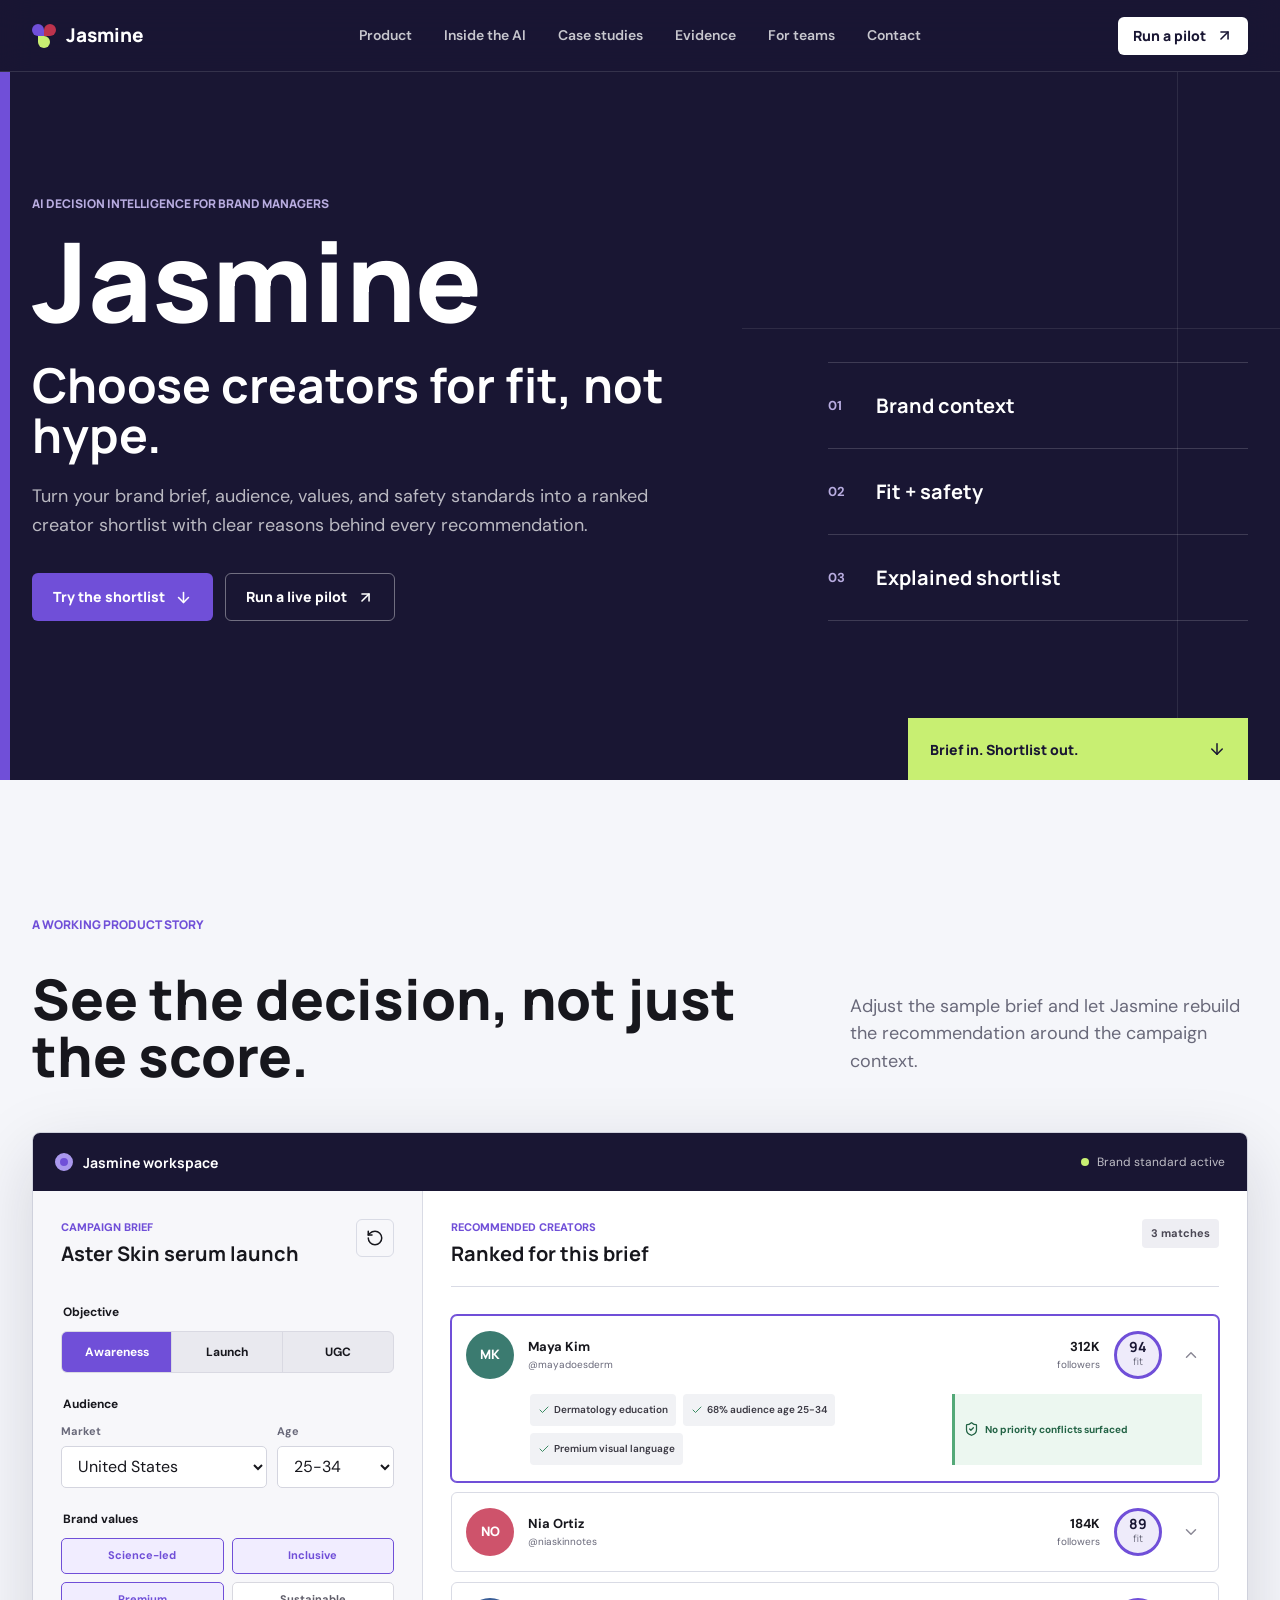
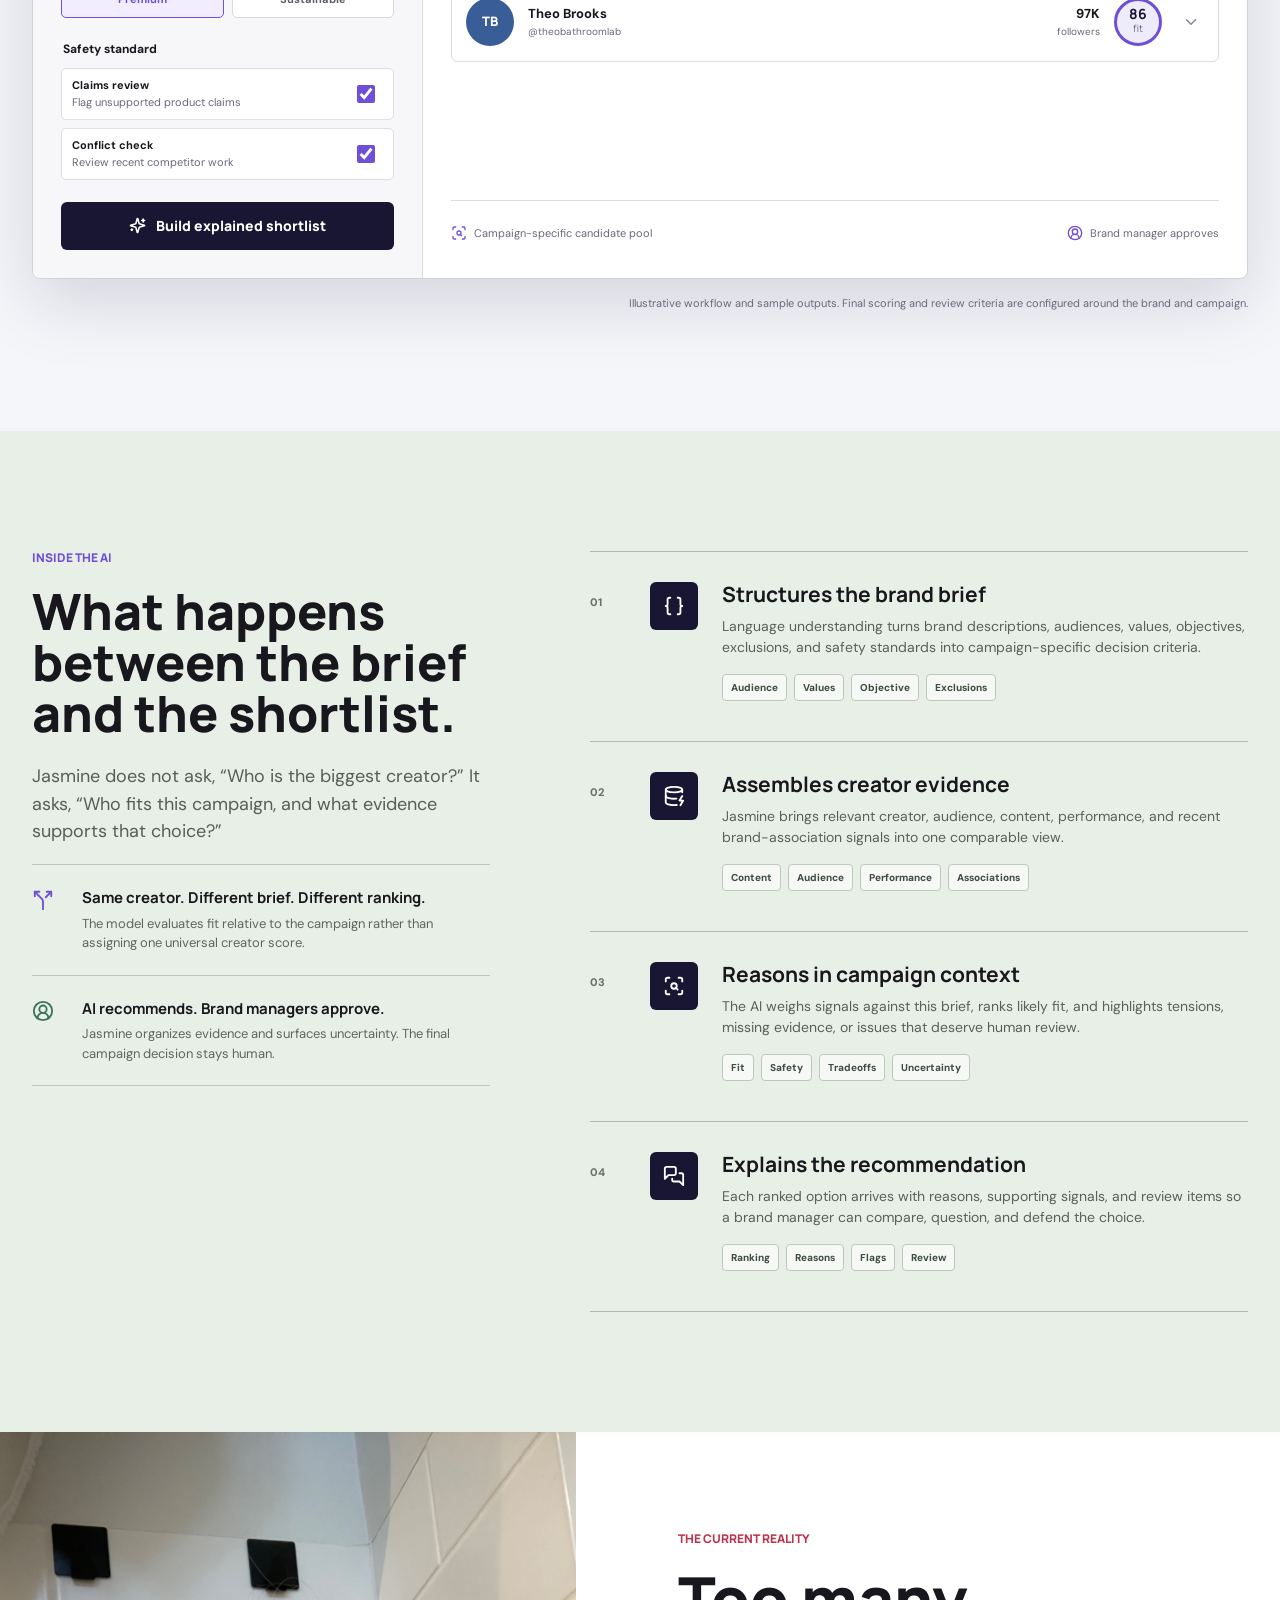
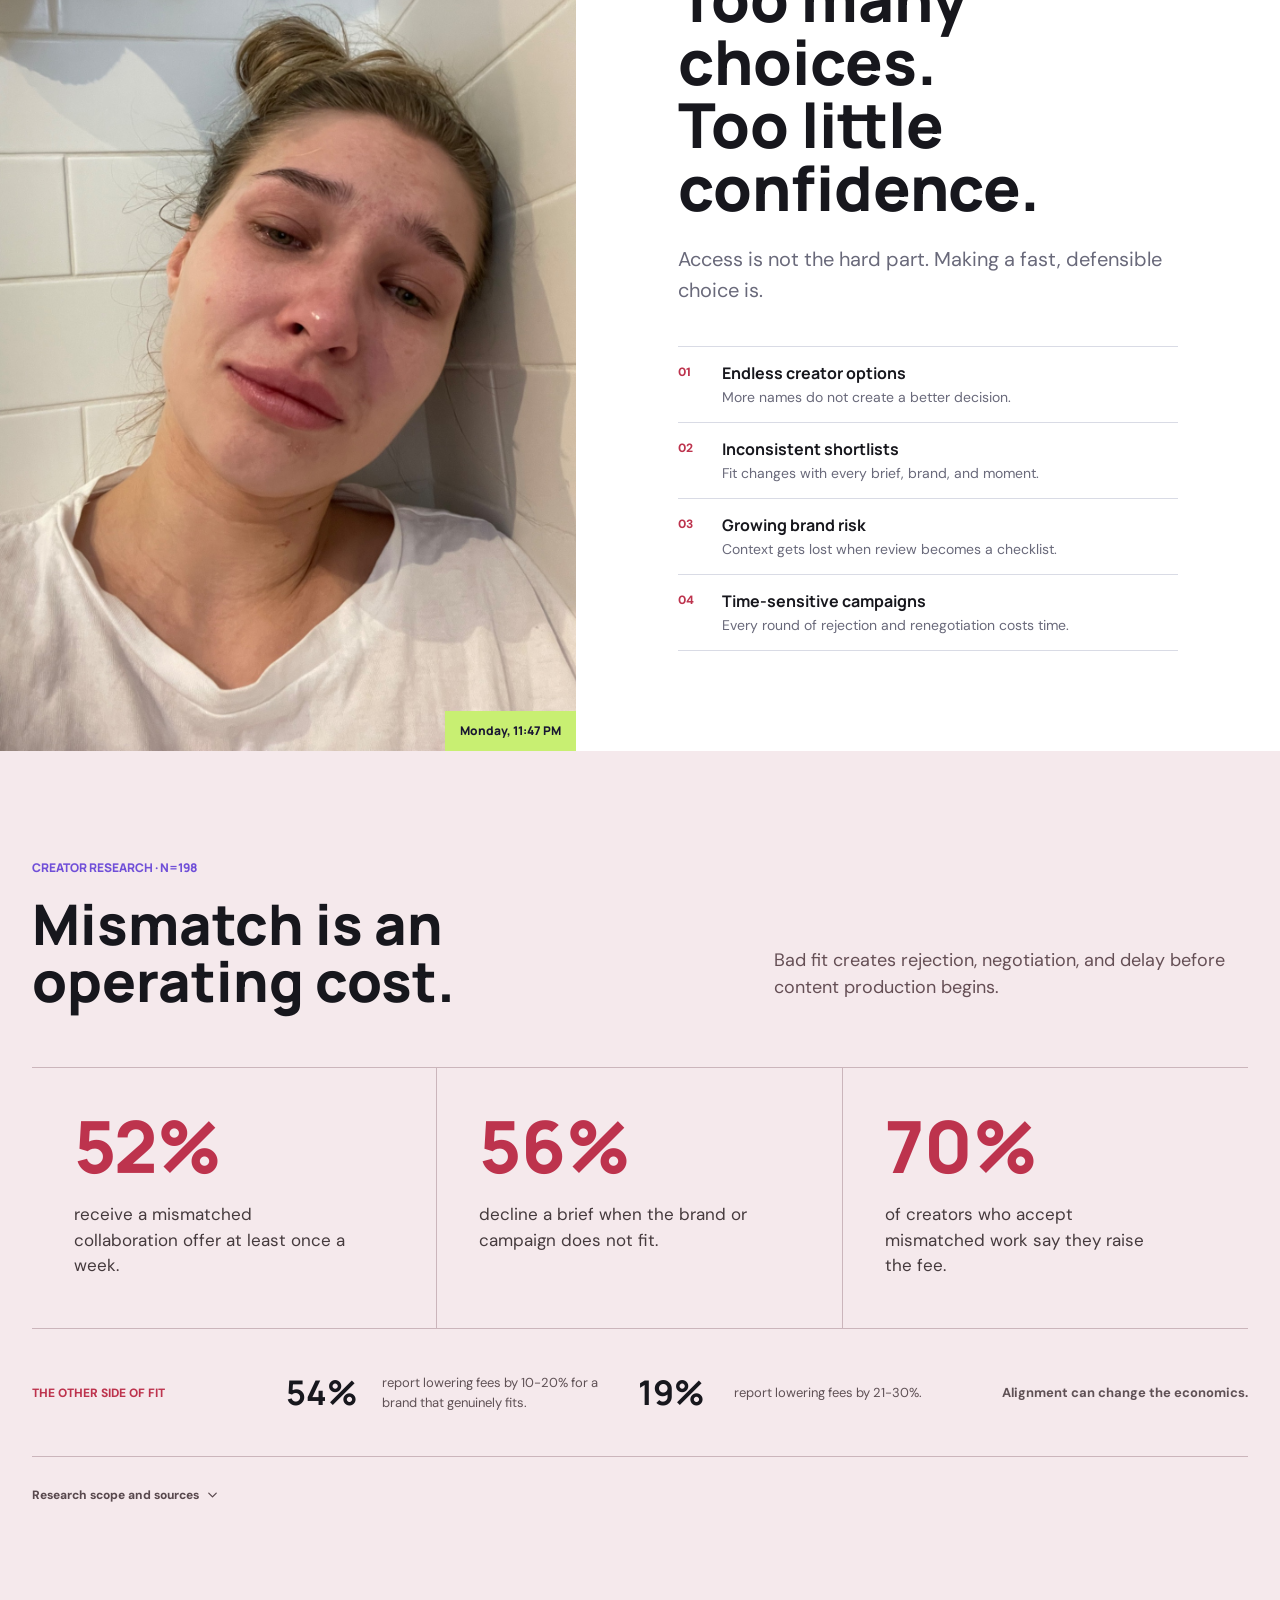
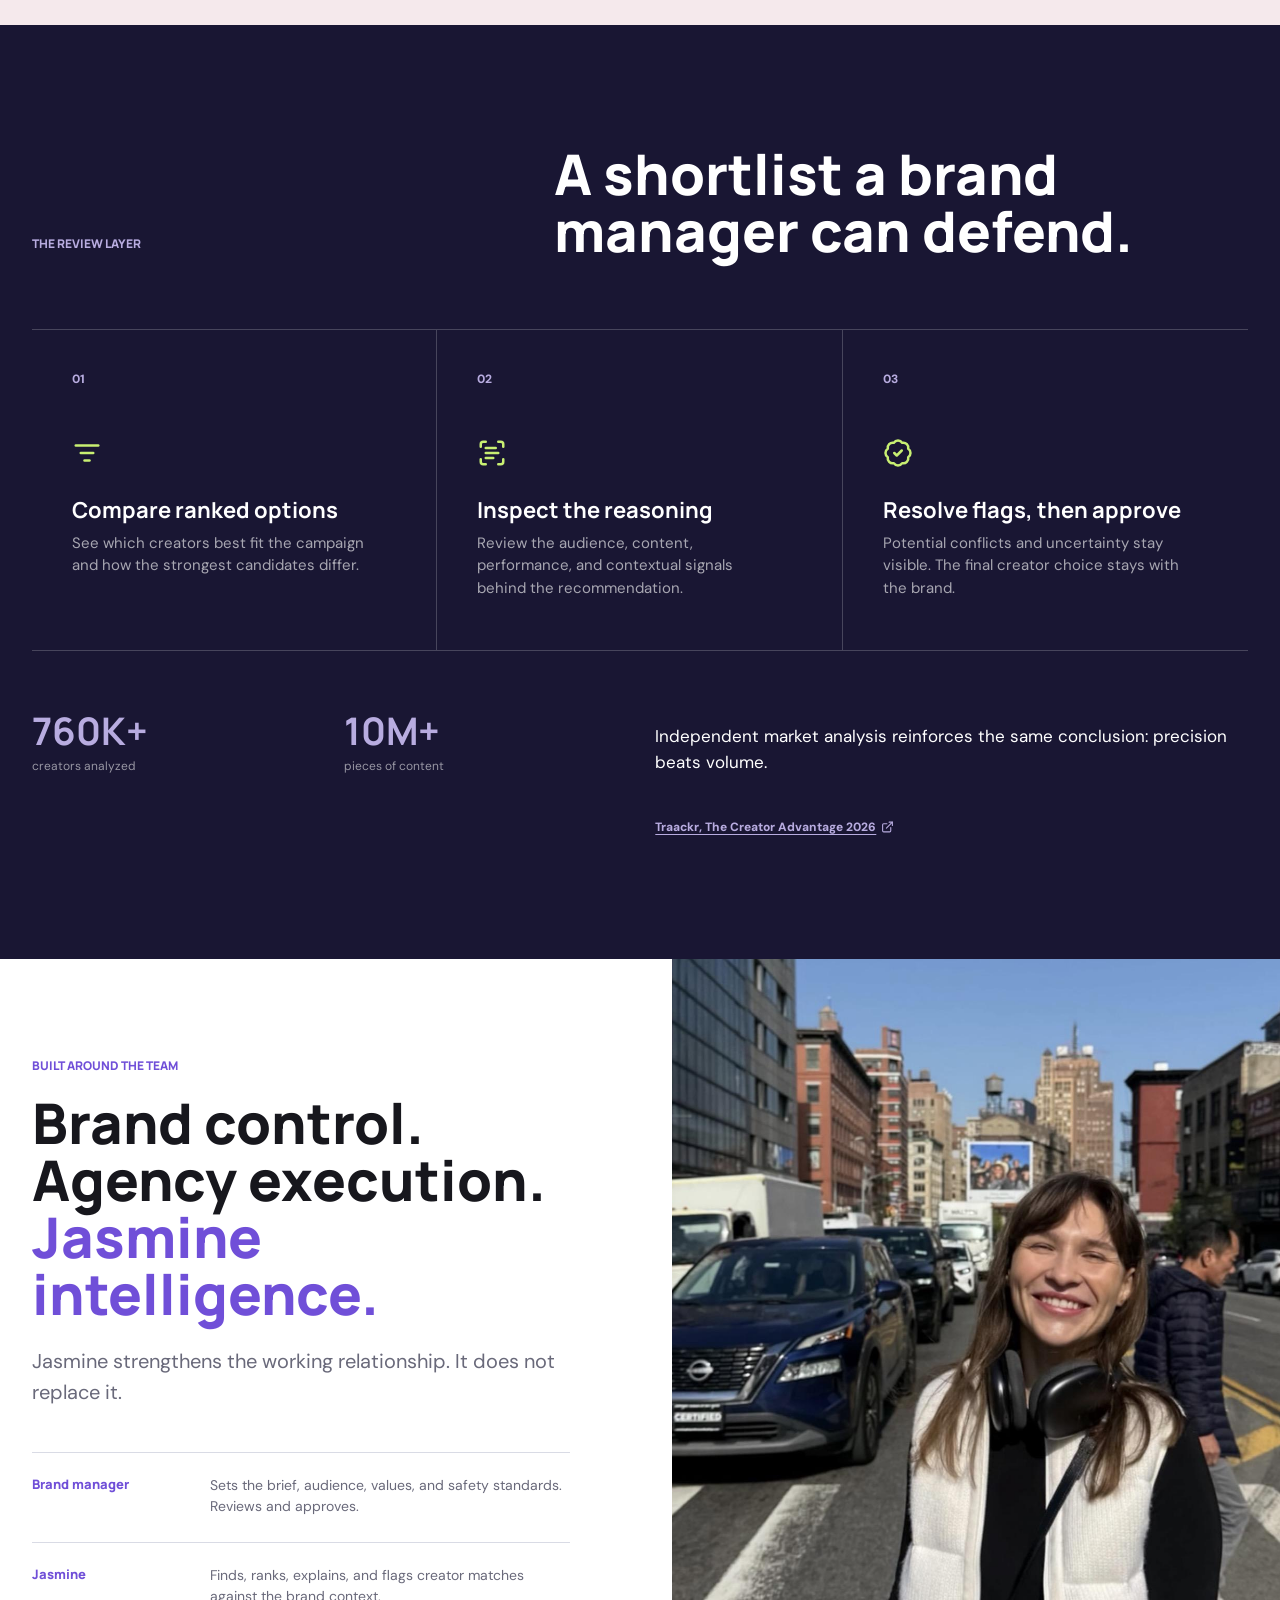
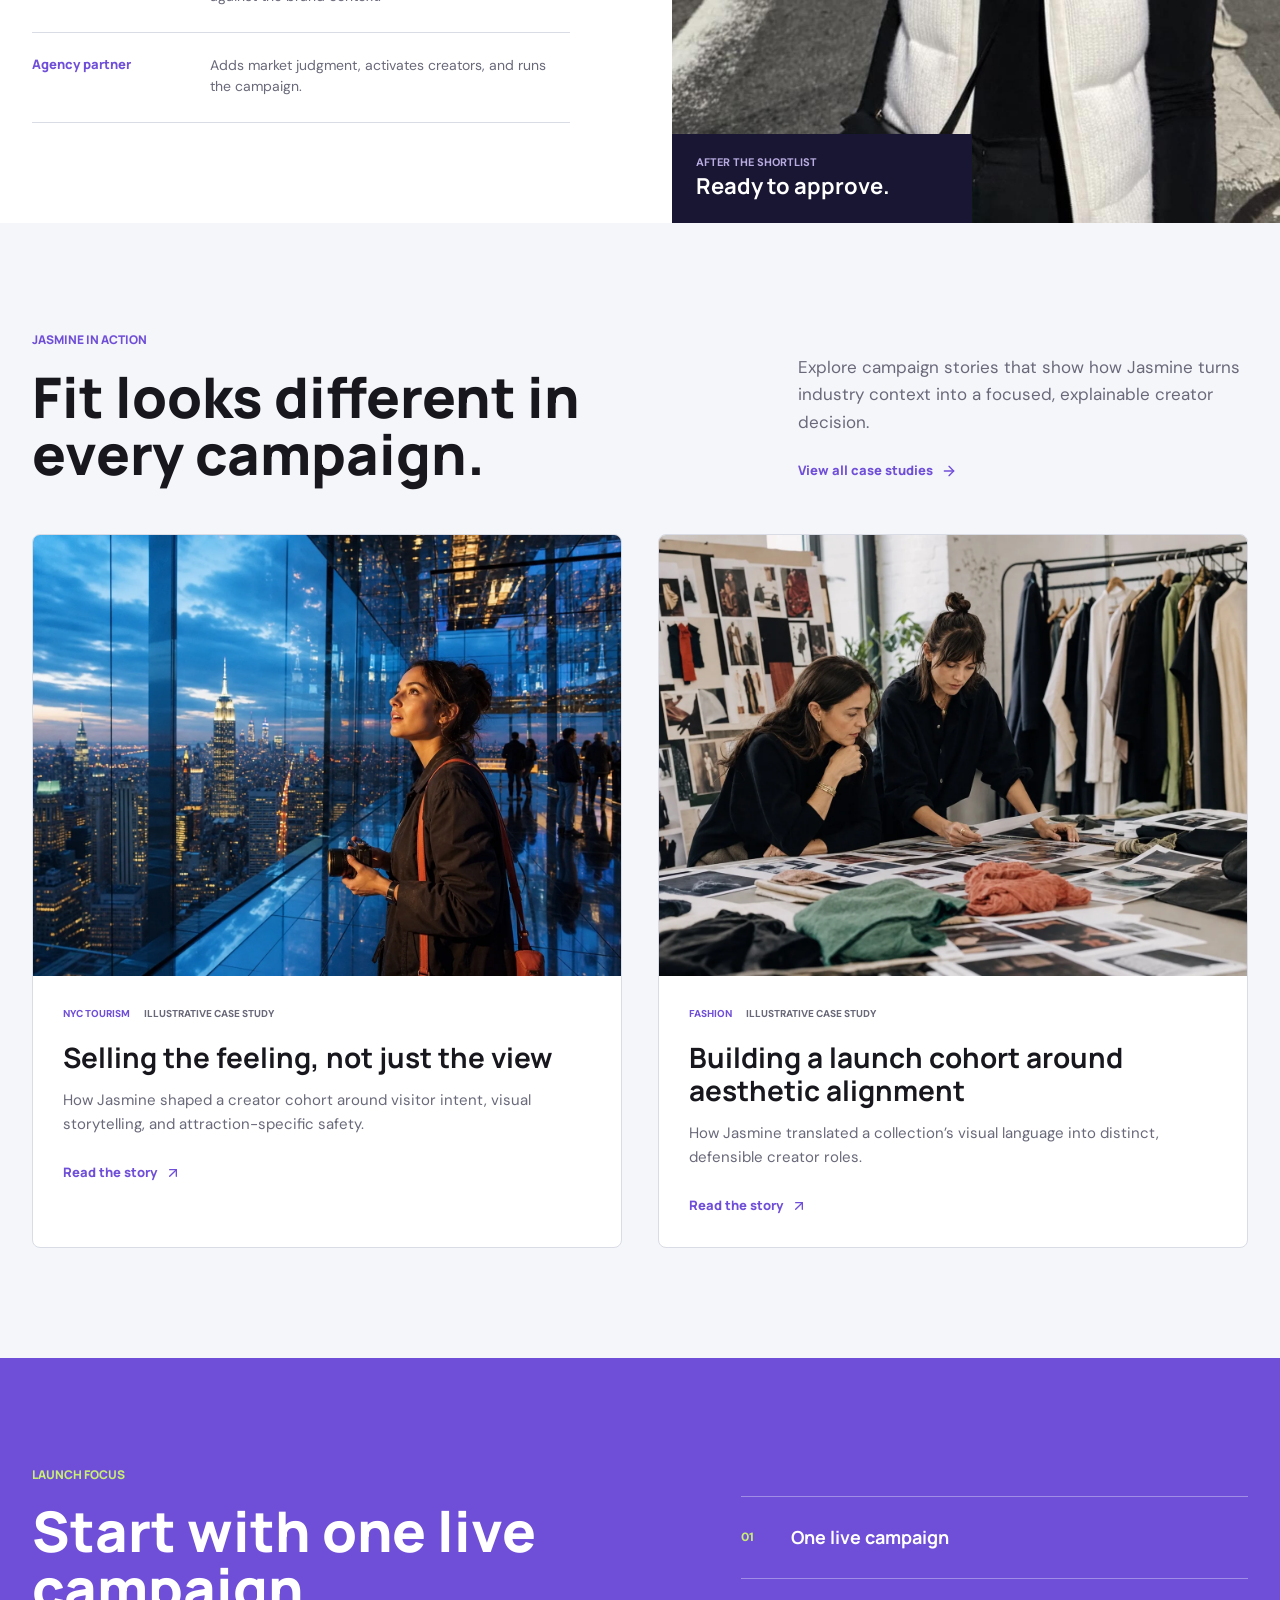
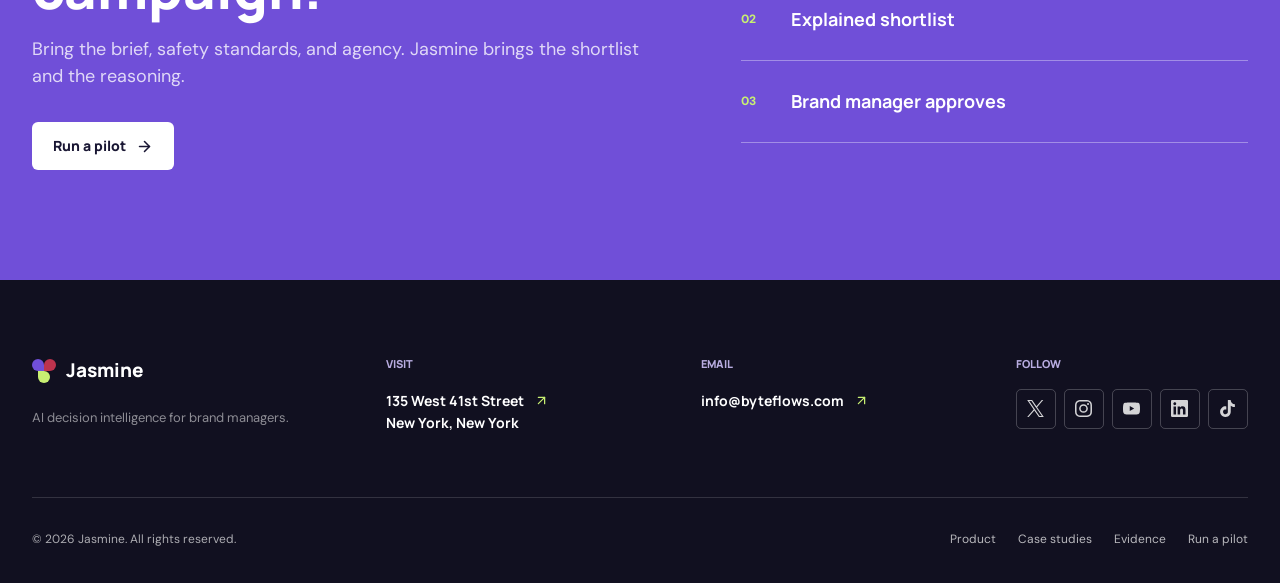
==== commit 97773540: "Add Jasmine case study library" ====
--- a/index.html
+++ b/index.html
@@ -21,6 +21,7 @@
       name="twitter:description"
       content="AI decision intelligence that turns a brand brief into ranked, explainable creator matches."
     />
+    <link rel="canonical" href="https://ashehu.github.io/jasmine-ai/" />
     <title>Jasmine | Choose creators for fit, not hype</title>
     <link rel="icon" href="data:image/svg+xml,%3Csvg xmlns='http://www.w3.org/2000/svg' viewBox='0 0 32 32'%3E%3Crect width='32' height='32' rx='6' fill='%23191633'/%3E%3Ccircle cx='12' cy='12' r='6' fill='%237c5ce6'/%3E%3Ccircle cx='21' cy='12' r='6' fill='%23e95770'/%3E%3Ccircle cx='16.5' cy='21' r='6' fill='%23c8ef72'/%3E%3C/svg%3E" />
     <link rel="preconnect" href="https://fonts.googleapis.com" />
@@ -44,7 +45,12 @@
           "addressLocality": "New York",
           "addressRegion": "New York",
           "addressCountry": "US"
-        }
+        },
+        "sameAs": [
+          "https://x.com/jasmine_ai_fit",
+          "https://www.instagram.com/jasmine_fit_ai/",
+          "https://www.linkedin.com/company/jasmine-fit-ai"
+        ]
       }
     </script>
   </head>
@@ -63,6 +69,7 @@
       <nav class="main-nav" data-nav aria-label="Primary navigation">
         <a href="#product">Product</a>
         <a href="#ai">Inside the AI</a>
+        <a href="case-studies/">Case studies</a>
         <a href="#evidence">Evidence</a>
         <a href="#partners">For teams</a>
         <a href="#contact">Contact</a>
@@ -479,6 +486,57 @@
         </div>
       </section>
 
+      <section class="case-preview-section" id="case-studies" aria-labelledby="case-preview-title">
+        <div class="case-preview-heading reveal">
+          <div>
+            <p class="eyebrow eyebrow-dark">Jasmine in action</p>
+            <h2 id="case-preview-title">Fit looks different in every campaign.</h2>
+          </div>
+          <div>
+            <p>Explore campaign stories that show how Jasmine turns industry context into a focused, explainable creator decision.</p>
+            <a class="text-link" href="case-studies/">View all case studies <i data-lucide="arrow-right"></i></a>
+          </div>
+        </div>
+
+        <div class="case-preview-grid">
+          <article class="case-card reveal" id="tourism">
+            <a class="case-card-image" href="case-studies/nyc-tourism.html" aria-label="Read the NYC tourism case study">
+              <img
+                src="assets/case-studies/nyc-attraction-creator-fit.webp"
+                alt="A visual storyteller inside a fictional immersive New York City attraction at blue hour"
+                width="1448"
+                height="1086"
+                loading="lazy"
+              />
+            </a>
+            <div class="case-card-copy">
+              <div class="case-card-meta"><span>NYC tourism</span><span>Illustrative case study</span></div>
+              <h3><a href="case-studies/nyc-tourism.html">Selling the feeling, not just the view</a></h3>
+              <p>How Jasmine shaped a creator cohort around visitor intent, visual storytelling, and attraction-specific safety.</p>
+              <a class="text-link" href="case-studies/nyc-tourism.html">Read the story <i data-lucide="arrow-up-right"></i></a>
+            </div>
+          </article>
+
+          <article class="case-card reveal" id="fashion">
+            <a class="case-card-image" href="case-studies/fashion.html" aria-label="Read the fashion case study">
+              <img
+                src="assets/case-studies/fashion-aesthetic-fit.webp"
+                alt="A fashion brand team reviewing creator portfolios and campaign imagery in a working studio"
+                width="1448"
+                height="1086"
+                loading="lazy"
+              />
+            </a>
+            <div class="case-card-copy">
+              <div class="case-card-meta"><span>Fashion</span><span>Illustrative case study</span></div>
+              <h3><a href="case-studies/fashion.html">Building a launch cohort around aesthetic alignment</a></h3>
+              <p>How Jasmine translated a collection’s visual language into distinct, defensible creator roles.</p>
+              <a class="text-link" href="case-studies/fashion.html">Read the story <i data-lucide="arrow-up-right"></i></a>
+            </div>
+          </article>
+        </div>
+      </section>
+
       <section class="pilot-section" aria-labelledby="pilot-title">
         <div class="pilot-content reveal">
           <p class="eyebrow">Launch focus</p>
@@ -530,10 +588,10 @@
         <div class="footer-social">
           <span class="footer-label">Follow</span>
           <div class="social-links" aria-label="Social media">
-            <a href="#" data-social-placeholder="X" aria-label="X"><img src="assets/social-x.svg" alt="" /></a>
-            <a href="#" data-social-placeholder="Instagram" aria-label="Instagram"><img src="assets/social-instagram.svg" alt="" /></a>
+            <a href="https://x.com/jasmine_ai_fit" target="_blank" rel="noreferrer" aria-label="X"><img src="assets/social-x.svg" alt="" /></a>
+            <a href="https://www.instagram.com/jasmine_fit_ai/" target="_blank" rel="noreferrer" aria-label="Instagram"><img src="assets/social-instagram.svg" alt="" /></a>
             <a href="#" data-social-placeholder="YouTube" aria-label="YouTube"><img src="assets/social-youtube.svg" alt="" /></a>
-            <a href="#" data-social-placeholder="LinkedIn" aria-label="LinkedIn"><img src="assets/social-linkedin.svg" alt="" /></a>
+            <a href="https://www.linkedin.com/company/jasmine-fit-ai" target="_blank" rel="noreferrer" aria-label="LinkedIn"><img src="assets/social-linkedin.svg" alt="" /></a>
             <a href="#" data-social-placeholder="TikTok" aria-label="TikTok"><img src="assets/social-tiktok.svg" alt="" /></a>
           </div>
         </div>
@@ -543,6 +601,7 @@
         <p>&copy; 2026 Jasmine. All rights reserved.</p>
         <div>
           <a href="#product">Product</a>
+          <a href="case-studies/">Case studies</a>
           <a href="#evidence">Evidence</a>
           <button type="button" data-open-pilot>Run a pilot</button>
         </div>
--- a/styles.css
+++ b/styles.css
@@ -1586,6 +1586,464 @@
 .image-statement strong {
   font-family: "Manrope", Arial, sans-serif;
   font-size: 22px;
+}
+
+.text-link {
+  display: inline-flex;
+  width: max-content;
+  color: var(--purple);
+  align-items: center;
+  font-family: "Manrope", Arial, sans-serif;
+  font-size: 13px;
+  font-weight: 800;
+}
+
+.text-link svg {
+  width: 16px;
+  height: 16px;
+  margin-left: 8px;
+  transition: transform 180ms ease;
+}
+
+.text-link:hover svg,
+.text-link:focus-visible svg {
+  transform: translateX(3px);
+}
+
+.case-preview-section,
+.case-library-section {
+  padding: 110px max(32px, calc((100vw - var(--page)) / 2));
+  background: var(--paper);
+}
+
+.case-preview-heading {
+  display: grid;
+  grid-template-columns: 1.2fr 0.8fr;
+  gap: 90px;
+  margin-bottom: 52px;
+  align-items: end;
+}
+
+.case-preview-heading h2 {
+  max-width: 780px;
+  margin: 0;
+}
+
+.case-preview-heading > div:last-child > p {
+  max-width: 510px;
+  margin-bottom: 22px;
+  color: var(--muted);
+  font-size: 17px;
+  line-height: 1.6;
+}
+
+.case-preview-grid,
+.case-library-grid {
+  display: grid;
+  grid-template-columns: repeat(2, minmax(0, 1fr));
+  gap: 36px;
+}
+
+.case-card {
+  min-width: 0;
+  overflow: hidden;
+  background: var(--white);
+  border: 1px solid var(--line);
+  border-radius: var(--radius);
+}
+
+.case-card-image {
+  display: block;
+  overflow: hidden;
+  aspect-ratio: 4 / 3;
+  background: var(--ink);
+}
+
+.case-card-image img {
+  width: 100%;
+  height: 100%;
+  object-fit: cover;
+  transition: transform 400ms ease;
+}
+
+.case-card-image:hover img,
+.case-card-image:focus-visible img {
+  transform: scale(1.025);
+}
+
+.case-card-copy {
+  padding: 30px;
+}
+
+.case-card-meta {
+  display: flex;
+  gap: 14px;
+  margin-bottom: 20px;
+  color: var(--purple);
+  font-size: 10px;
+  font-weight: 800;
+  text-transform: uppercase;
+  flex-wrap: wrap;
+}
+
+.case-card-meta span + span {
+  color: var(--muted);
+}
+
+.case-card h3 {
+  max-width: 570px;
+  margin-bottom: 14px;
+  font-size: 28px;
+  line-height: 1.18;
+}
+
+.case-card h3 a:hover,
+.case-card h3 a:focus-visible {
+  color: var(--purple);
+}
+
+.case-card-copy > p {
+  max-width: 580px;
+  margin-bottom: 24px;
+  color: var(--muted);
+  font-size: 15px;
+  line-height: 1.6;
+}
+
+.case-library-hero {
+  padding: 170px max(32px, calc((100vw - var(--page)) / 2)) 92px;
+  color: var(--white);
+  background: var(--ink);
+}
+
+.case-library-hero h1 {
+  max-width: 900px;
+  margin-bottom: 28px;
+  font-size: 76px;
+  line-height: 0.98;
+}
+
+.case-library-hero > p:last-child {
+  max-width: 680px;
+  margin: 0;
+  color: rgba(255, 255, 255, 0.68);
+  font-size: 19px;
+  line-height: 1.6;
+}
+
+.case-filter-bar {
+  display: flex;
+  gap: 8px;
+  margin-bottom: 44px;
+  flex-wrap: wrap;
+}
+
+.case-filter-bar a {
+  padding: 9px 12px;
+  color: var(--ink);
+  background: var(--white);
+  border: 1px solid var(--line);
+  border-radius: 5px;
+  font-size: 12px;
+  font-weight: 800;
+}
+
+.case-filter-bar a:first-child,
+.case-filter-bar a:hover,
+.case-filter-bar a:focus-visible {
+  color: var(--white);
+  background: var(--purple);
+  border-color: var(--purple);
+}
+
+.case-library-intro {
+  display: flex;
+  gap: 40px;
+  margin-bottom: 46px;
+  align-items: end;
+  justify-content: space-between;
+}
+
+.case-library-intro h2 {
+  max-width: 720px;
+  margin: 0;
+}
+
+.case-library-intro p {
+  max-width: 410px;
+  margin: 0 0 7px;
+  color: var(--muted);
+  font-size: 14px;
+  line-height: 1.55;
+}
+
+.case-study-hero {
+  position: relative;
+  display: flex;
+  min-height: 650px;
+  height: min(760px, calc(100svh - 36px));
+  padding: 128px max(32px, calc((100vw - var(--page)) / 2)) 62px;
+  overflow: hidden;
+  color: var(--white);
+  align-items: flex-end;
+}
+
+.case-study-hero > img {
+  position: absolute;
+  inset: 0;
+  width: 100%;
+  height: 100%;
+  object-fit: cover;
+}
+
+.case-study-hero::after {
+  position: absolute;
+  inset: 0;
+  content: "";
+  background: rgba(16, 14, 32, 0.54);
+}
+
+.case-study-hero-content {
+  position: relative;
+  z-index: 1;
+  max-width: 980px;
+}
+
+.case-study-kicker {
+  display: flex;
+  gap: 14px;
+  margin-bottom: 22px;
+  color: var(--lime);
+  font-size: 11px;
+  font-weight: 800;
+  text-transform: uppercase;
+  flex-wrap: wrap;
+}
+
+.case-study-kicker span + span {
+  color: rgba(255, 255, 255, 0.7);
+}
+
+.case-study-hero h1 {
+  max-width: 950px;
+  margin-bottom: 22px;
+  font-size: 62px;
+  line-height: 1.02;
+}
+
+.case-study-hero-content > p:last-child {
+  max-width: 760px;
+  margin: 0;
+  color: rgba(255, 255, 255, 0.8);
+  font-size: 19px;
+  line-height: 1.55;
+}
+
+.case-study-disclosure {
+  padding: 18px max(32px, calc((100vw - var(--page)) / 2));
+  color: #4f4750;
+  background: #f5e9ec;
+  border-bottom: 1px solid #decbd0;
+  font-size: 12px;
+  line-height: 1.5;
+}
+
+.case-snapshot {
+  display: grid;
+  grid-template-columns: repeat(4, 1fr);
+  padding: 0 max(32px, calc((100vw - var(--page)) / 2));
+  background: var(--white);
+  border-bottom: 1px solid var(--line);
+}
+
+.case-snapshot div {
+  min-height: 126px;
+  padding: 30px 24px;
+  border-right: 1px solid var(--line);
+}
+
+.case-snapshot div:first-child {
+  padding-left: 0;
+}
+
+.case-snapshot div:last-child {
+  padding-right: 0;
+  border-right: 0;
+}
+
+.case-snapshot span {
+  display: block;
+  margin-bottom: 9px;
+  color: var(--purple);
+  font-size: 10px;
+  font-weight: 800;
+  text-transform: uppercase;
+}
+
+.case-snapshot strong {
+  display: block;
+  font-family: "Manrope", Arial, sans-serif;
+  font-size: 17px;
+  line-height: 1.35;
+}
+
+.case-article {
+  background: var(--paper);
+}
+
+.case-story-section {
+  display: grid;
+  grid-template-columns: minmax(220px, 0.38fr) minmax(0, 0.62fr);
+  gap: 88px;
+  width: min(calc(100% - 64px), 1080px);
+  margin: 0 auto;
+  padding: 92px 0;
+  border-bottom: 1px solid var(--line);
+}
+
+.case-story-section:last-of-type {
+  border-bottom: 0;
+}
+
+.case-story-heading h2 {
+  margin-bottom: 0;
+  font-size: 38px;
+}
+
+.case-story-copy > p {
+  margin-bottom: 22px;
+  color: #50505e;
+  font-size: 17px;
+  line-height: 1.75;
+}
+
+.case-story-copy > p:first-child {
+  color: var(--black);
+  font-size: 21px;
+  line-height: 1.55;
+}
+
+.case-criteria,
+.case-archetypes {
+  display: grid;
+  margin-top: 34px;
+  border-top: 1px solid var(--line);
+}
+
+.case-criteria article,
+.case-archetypes article {
+  display: grid;
+  grid-template-columns: 48px minmax(140px, 0.4fr) minmax(0, 0.6fr);
+  gap: 20px;
+  min-height: 108px;
+  padding: 23px 0;
+  border-bottom: 1px solid var(--line);
+  align-items: start;
+}
+
+.case-criteria span,
+.case-archetypes span {
+  color: var(--coral);
+  font-size: 11px;
+  font-weight: 800;
+}
+
+.case-criteria strong,
+.case-archetypes strong {
+  font-family: "Manrope", Arial, sans-serif;
+  font-size: 16px;
+}
+
+.case-criteria p,
+.case-archetypes p {
+  margin: 0;
+  color: var(--muted);
+  font-size: 14px;
+  line-height: 1.55;
+}
+
+.case-decision {
+  margin-top: 36px;
+  padding: 28px;
+  color: var(--white);
+  background: var(--ink);
+  border-left: 6px solid var(--lime);
+}
+
+.case-decision span {
+  display: block;
+  margin-bottom: 9px;
+  color: var(--lime);
+  font-size: 10px;
+  font-weight: 800;
+  text-transform: uppercase;
+}
+
+.case-decision strong {
+  display: block;
+  max-width: 690px;
+  font-family: "Manrope", Arial, sans-serif;
+  font-size: 24px;
+  line-height: 1.35;
+}
+
+.case-measures {
+  display: grid;
+  grid-template-columns: repeat(2, 1fr);
+  gap: 1px;
+  margin-top: 34px;
+  background: var(--line);
+  border: 1px solid var(--line);
+}
+
+.case-measures div {
+  min-height: 126px;
+  padding: 24px;
+  background: var(--white);
+}
+
+.case-measures span {
+  display: block;
+  margin-bottom: 9px;
+  color: var(--purple);
+  font-size: 10px;
+  font-weight: 800;
+  text-transform: uppercase;
+}
+
+.case-measures strong {
+  display: block;
+  font-family: "Manrope", Arial, sans-serif;
+  font-size: 17px;
+  line-height: 1.35;
+}
+
+.case-next-section {
+  display: grid;
+  grid-template-columns: 1fr auto;
+  gap: 60px;
+  padding: 84px max(32px, calc((100vw - var(--page)) / 2));
+  color: var(--white);
+  background: var(--purple);
+  align-items: center;
+}
+
+.case-next-section h2 {
+  max-width: 760px;
+  margin-bottom: 12px;
+}
+
+.case-next-section p {
+  max-width: 690px;
+  margin: 0;
+  color: rgba(255, 255, 255, 0.78);
+  font-size: 17px;
+}
+
+.case-next-actions {
+  display: flex;
+  gap: 10px;
+  flex-wrap: wrap;
 }
 
 .pilot-section {
@@ -1976,6 +2434,18 @@
     font-size: 48px;
   }
 
+  .case-study-hero h1 {
+    font-size: 54px;
+  }
+
+  .case-preview-heading {
+    gap: 50px;
+  }
+
+  .case-story-section {
+    gap: 54px;
+  }
+
   .stat-row article {
     padding: 32px;
   }
@@ -2157,6 +2627,77 @@
     padding: 84px 24px;
   }
 
+  .case-preview-section,
+  .case-library-section {
+    padding: 84px 20px;
+  }
+
+  .case-preview-heading,
+  .case-library-intro,
+  .case-story-section,
+  .case-next-section {
+    grid-template-columns: 1fr;
+  }
+
+  .case-library-intro {
+    display: grid;
+  }
+
+  .case-preview-heading,
+  .case-library-intro {
+    gap: 22px;
+  }
+
+  .case-library-hero {
+    padding: 134px 20px 74px;
+  }
+
+  .case-library-hero h1 {
+    font-size: 58px;
+  }
+
+  .case-study-hero {
+    min-height: 620px;
+    height: min(700px, calc(100svh - 24px));
+    padding: 112px 24px 50px;
+  }
+
+  .case-study-hero h1 {
+    font-size: 46px;
+  }
+
+  .case-snapshot {
+    grid-template-columns: repeat(2, 1fr);
+    padding: 0 20px;
+  }
+
+  .case-snapshot div,
+  .case-snapshot div:first-child,
+  .case-snapshot div:last-child {
+    padding: 24px 18px;
+    border-right: 1px solid var(--line);
+    border-bottom: 1px solid var(--line);
+  }
+
+  .case-snapshot div:nth-child(2n) {
+    border-right: 0;
+  }
+
+  .case-snapshot div:nth-last-child(-n + 2) {
+    border-bottom: 0;
+  }
+
+  .case-story-section {
+    width: calc(100% - 40px);
+    gap: 28px;
+    padding: 72px 0;
+  }
+
+  .case-next-section {
+    gap: 32px;
+    padding: 72px 24px;
+  }
+
   .site-footer {
     padding: 64px 24px 26px;
   }
@@ -2337,6 +2878,105 @@
     font-size: 30px;
   }
 
+  .case-preview-grid,
+  .case-library-grid {
+    grid-template-columns: 1fr;
+  }
+
+  .case-card-copy {
+    padding: 24px 20px;
+  }
+
+  .case-card h3 {
+    font-size: 24px;
+  }
+
+  .case-library-hero h1 {
+    font-size: 46px;
+  }
+
+  .case-library-hero > p:last-child,
+  .case-study-hero-content > p:last-child {
+    font-size: 16px;
+  }
+
+  .case-study-hero {
+    min-height: 600px;
+    padding-right: 20px;
+    padding-left: 20px;
+  }
+
+  .case-study-hero h1 {
+    font-size: 36px;
+  }
+
+  .case-study-hero > img {
+    object-position: 60% 50%;
+  }
+
+  .case-snapshot {
+    grid-template-columns: 1fr;
+  }
+
+  .case-snapshot div,
+  .case-snapshot div:first-child,
+  .case-snapshot div:last-child,
+  .case-snapshot div:nth-child(2n),
+  .case-snapshot div:nth-last-child(-n + 2) {
+    min-height: 0;
+    padding: 21px 0;
+    border-right: 0;
+    border-bottom: 1px solid var(--line);
+  }
+
+  .case-snapshot div:last-child {
+    border-bottom: 0;
+  }
+
+  .case-story-section {
+    width: calc(100% - 32px);
+    padding: 60px 0;
+  }
+
+  .case-story-heading h2 {
+    font-size: 32px;
+  }
+
+  .case-story-copy > p:first-child {
+    font-size: 19px;
+  }
+
+  .case-story-copy > p {
+    font-size: 16px;
+  }
+
+  .case-criteria article,
+  .case-archetypes article {
+    grid-template-columns: 34px 1fr;
+    gap: 10px 14px;
+  }
+
+  .case-criteria p,
+  .case-archetypes p {
+    grid-column: 2;
+  }
+
+  .case-decision {
+    padding: 24px 20px;
+  }
+
+  .case-decision strong {
+    font-size: 20px;
+  }
+
+  .case-measures {
+    grid-template-columns: 1fr;
+  }
+
+  .case-next-actions {
+    display: grid;
+  }
+
   .role-list article {
     grid-template-columns: 1fr;
     gap: 8px;
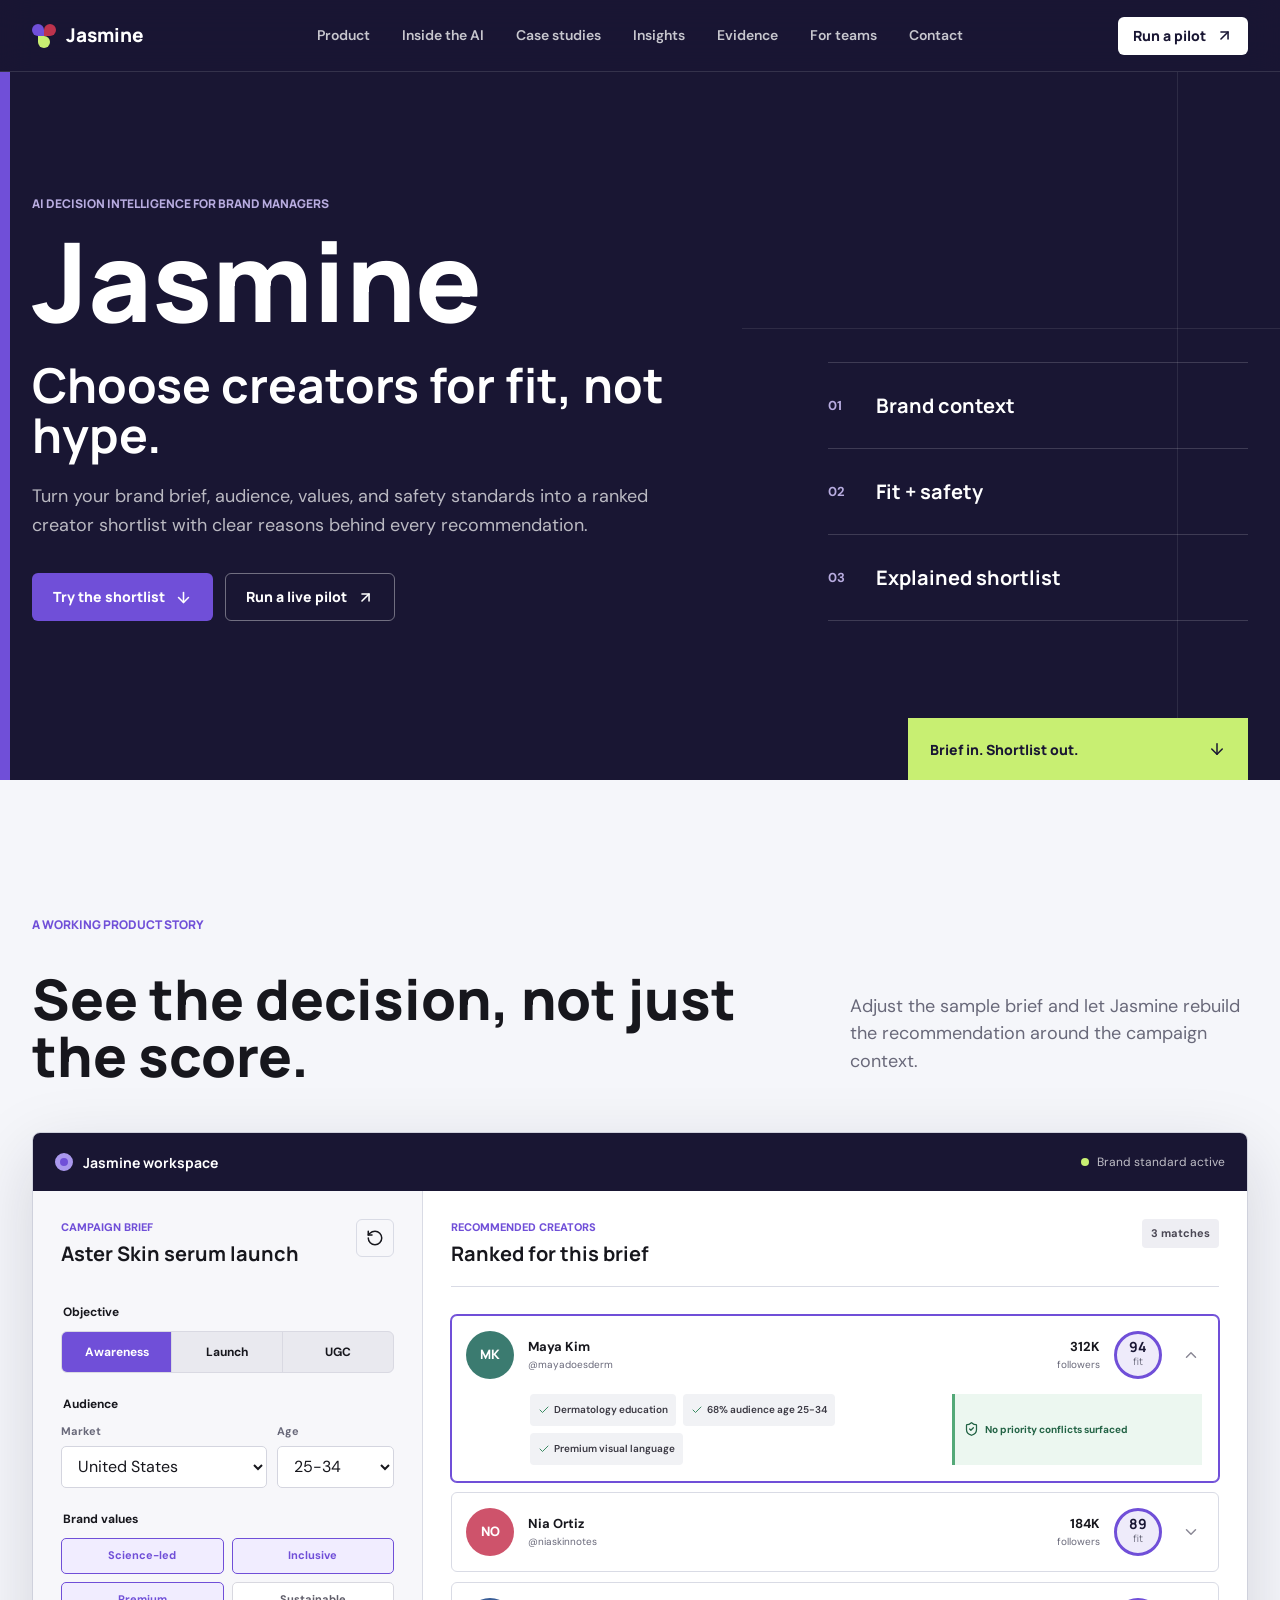
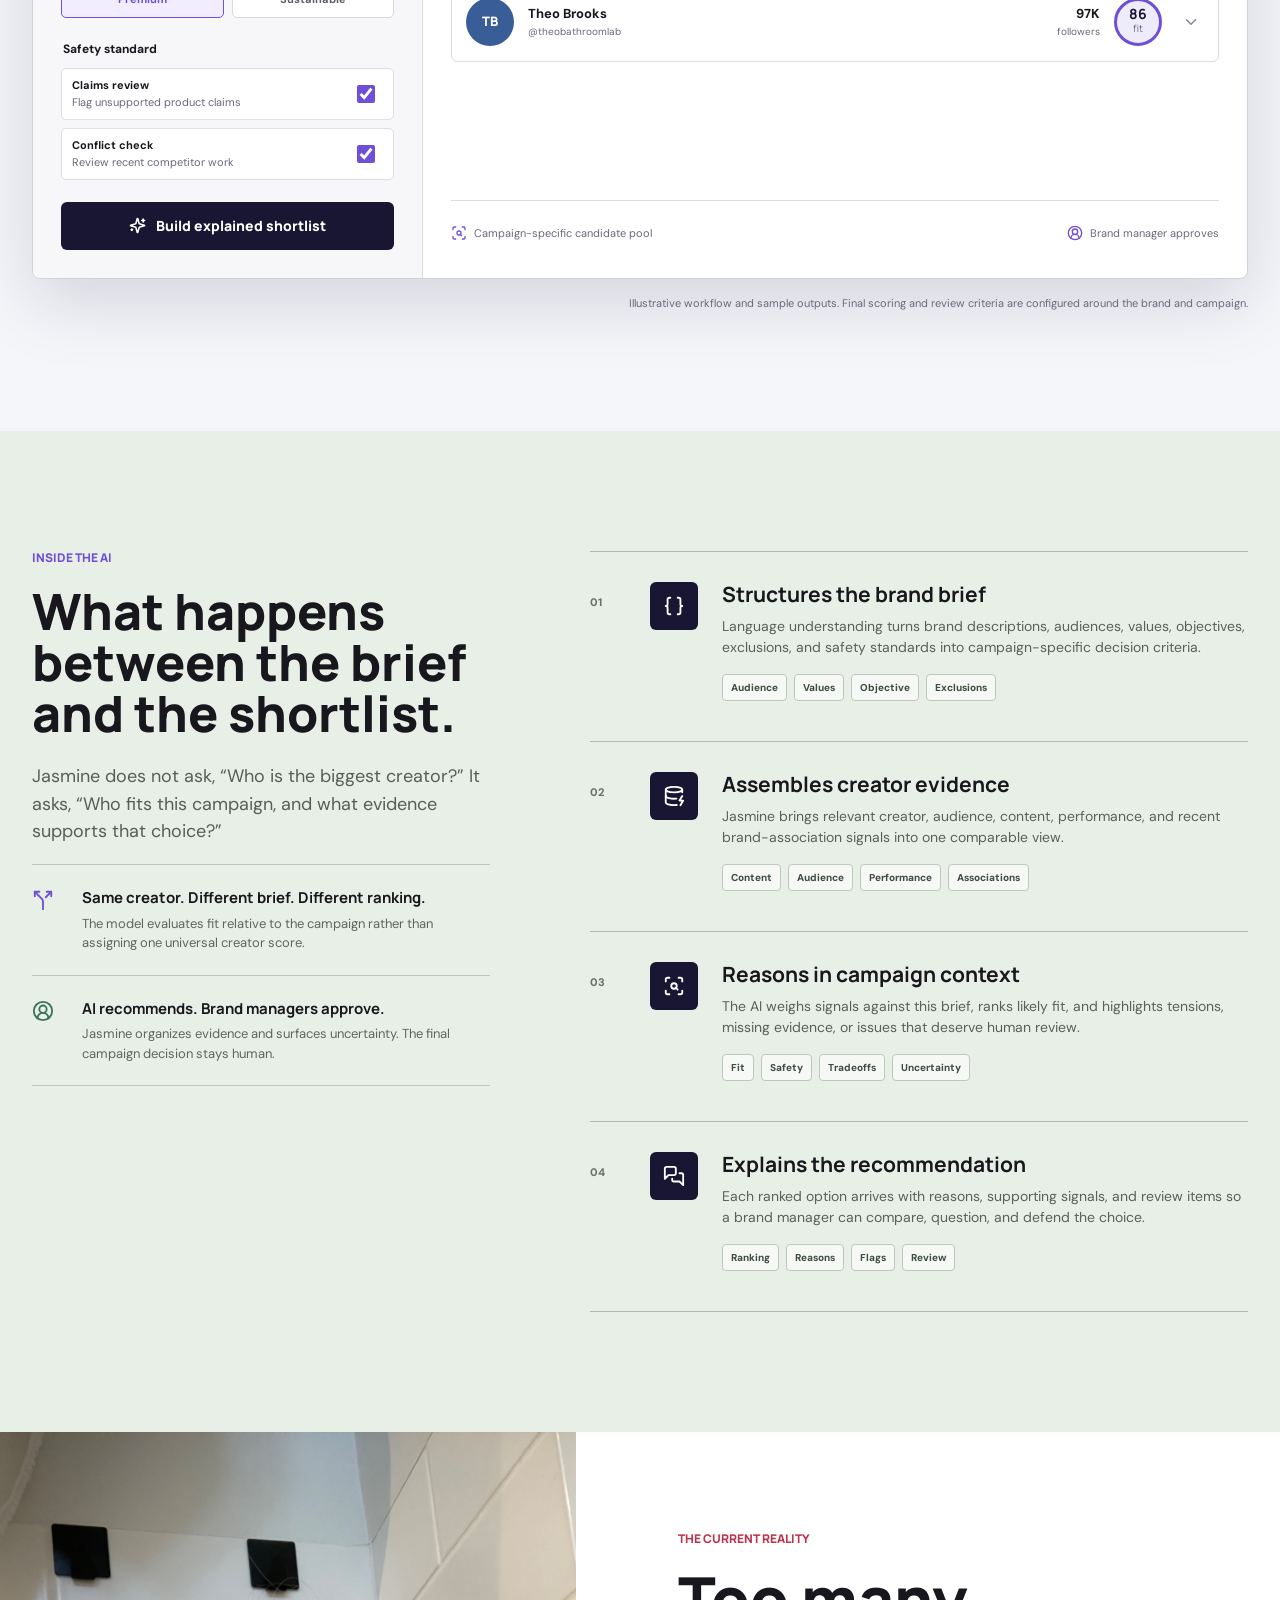
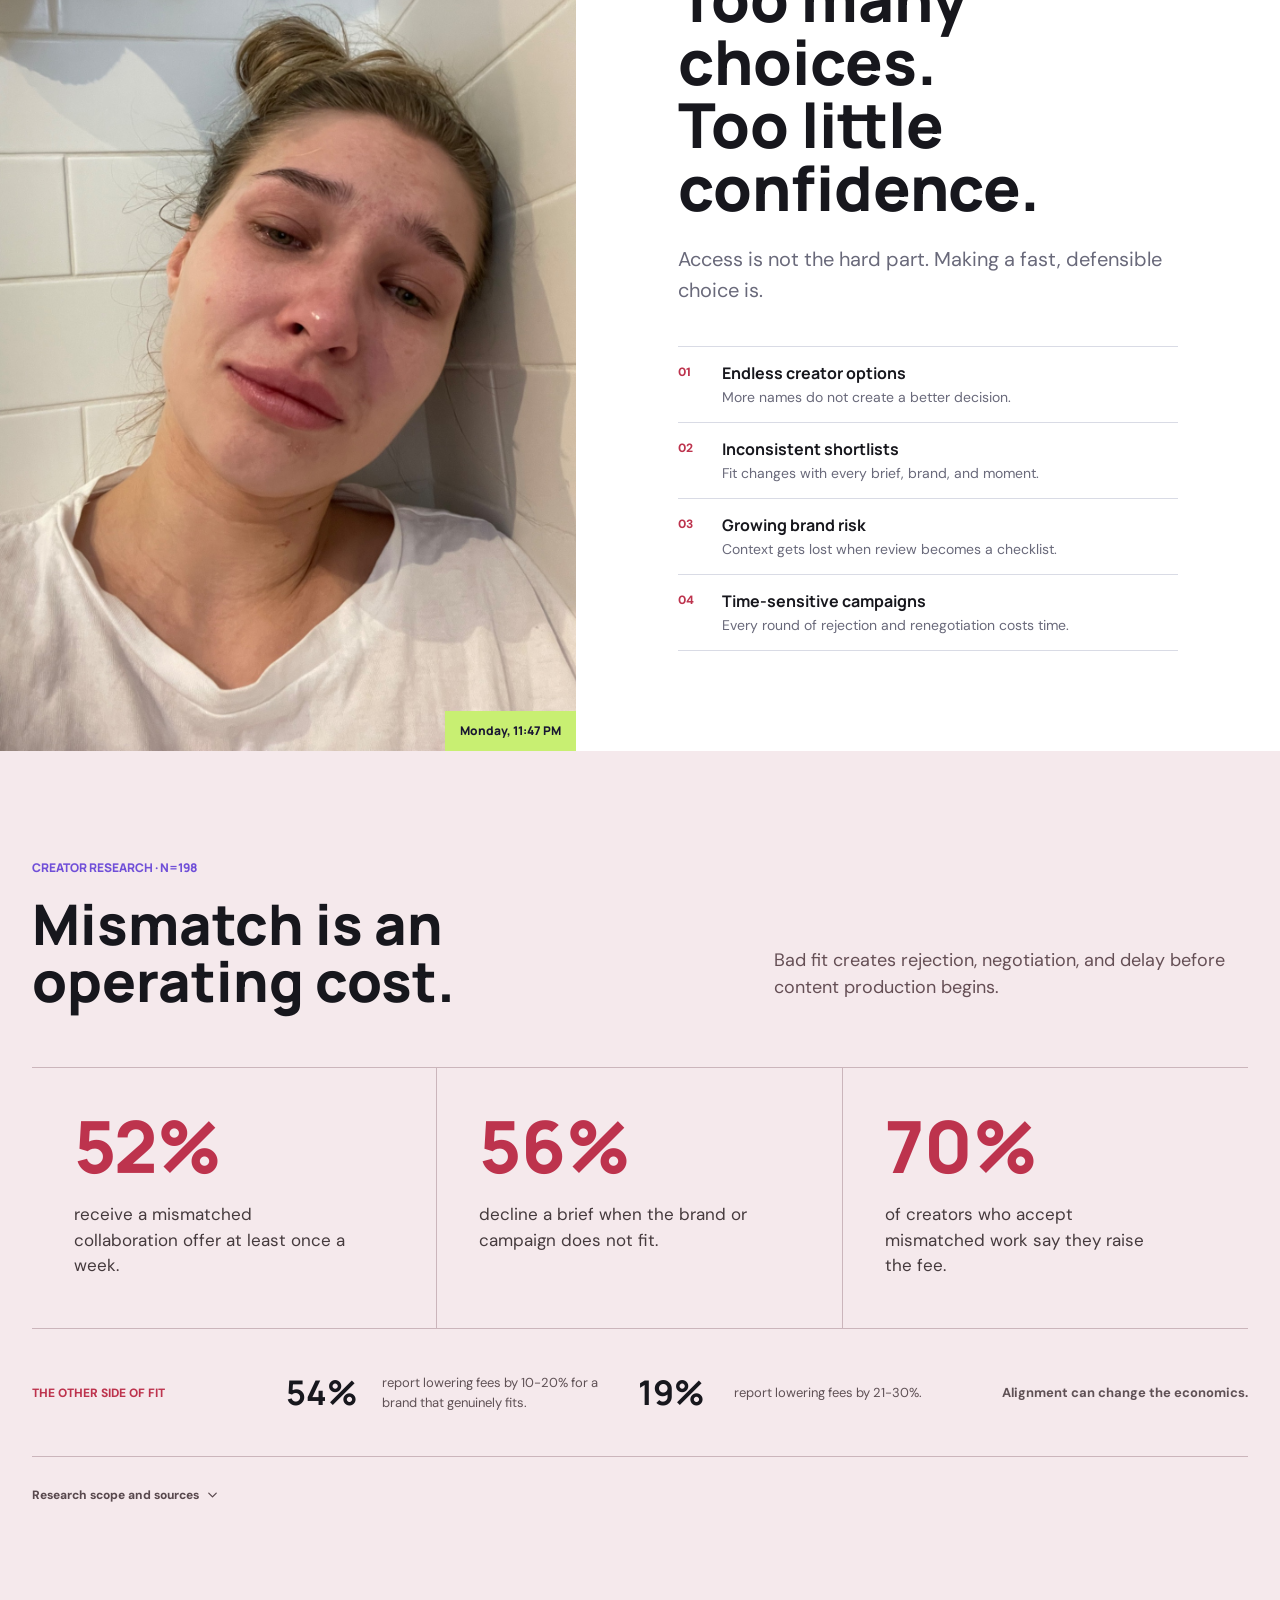
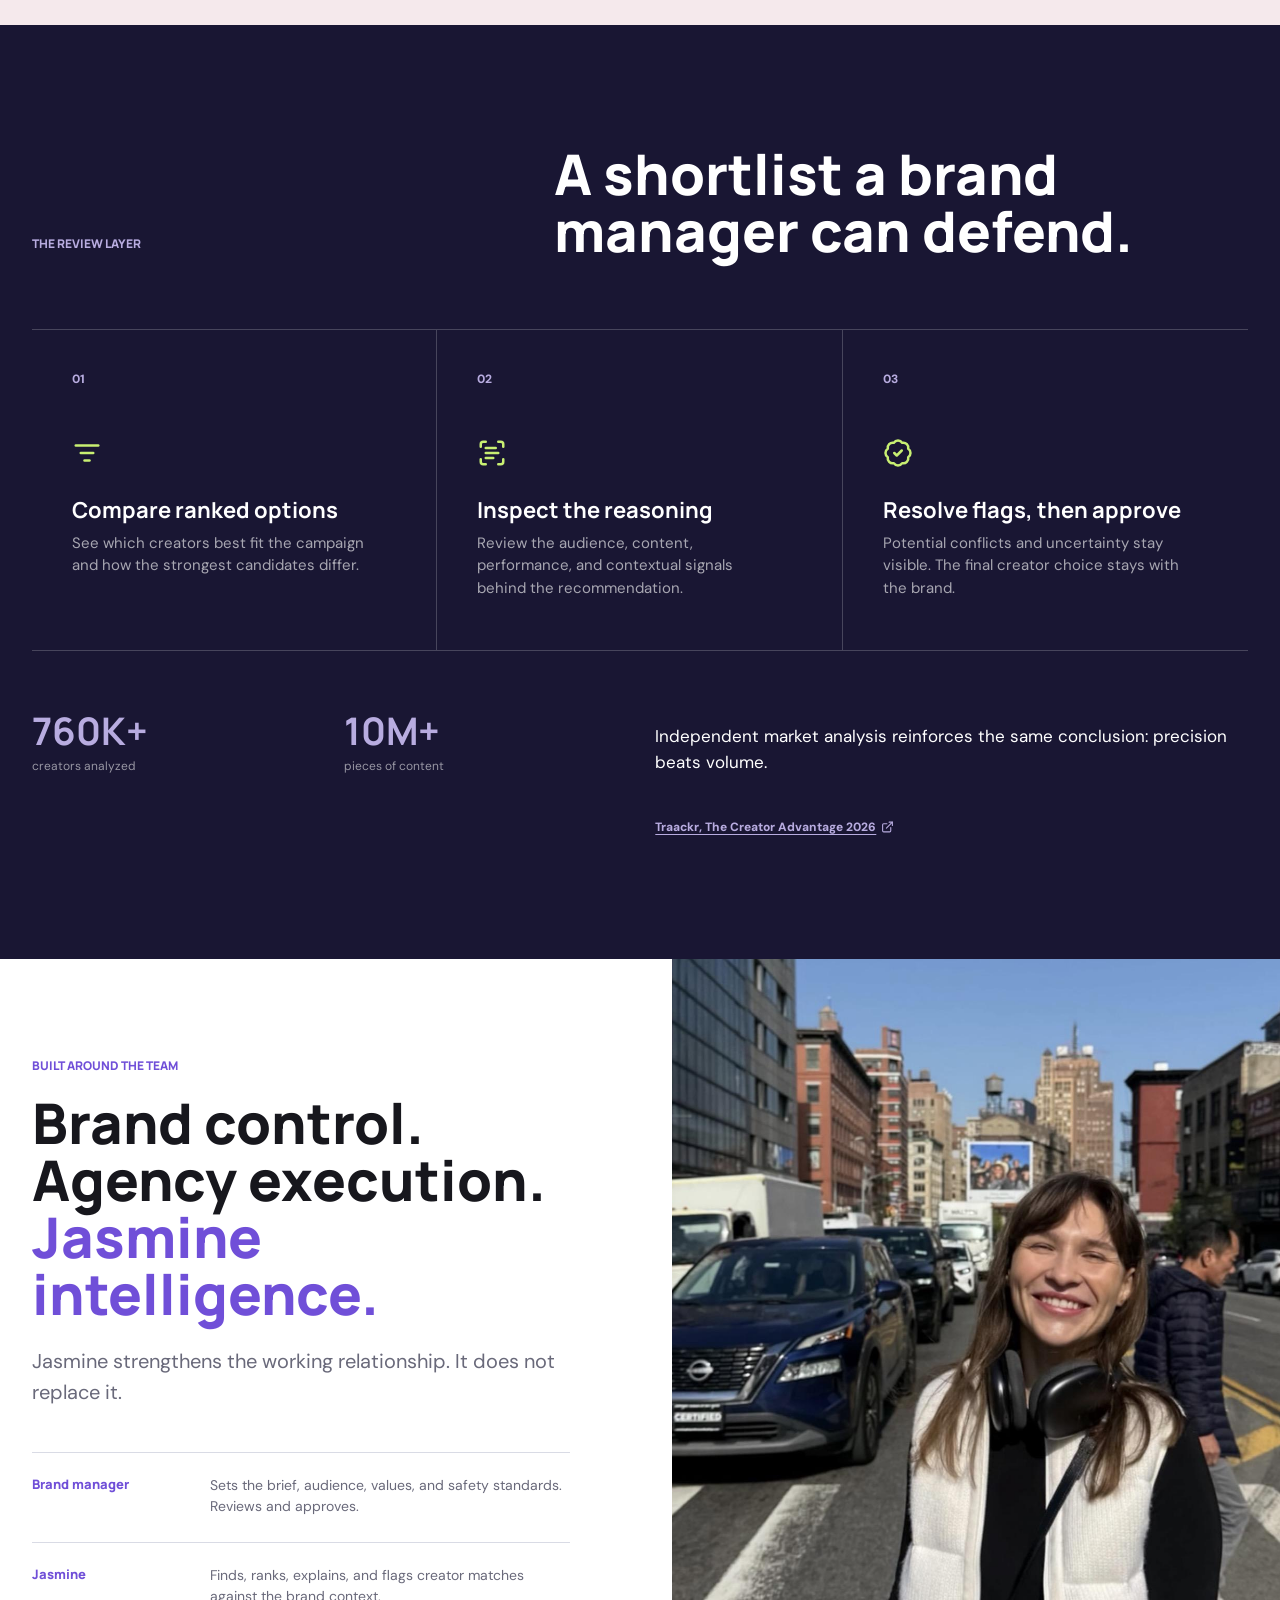
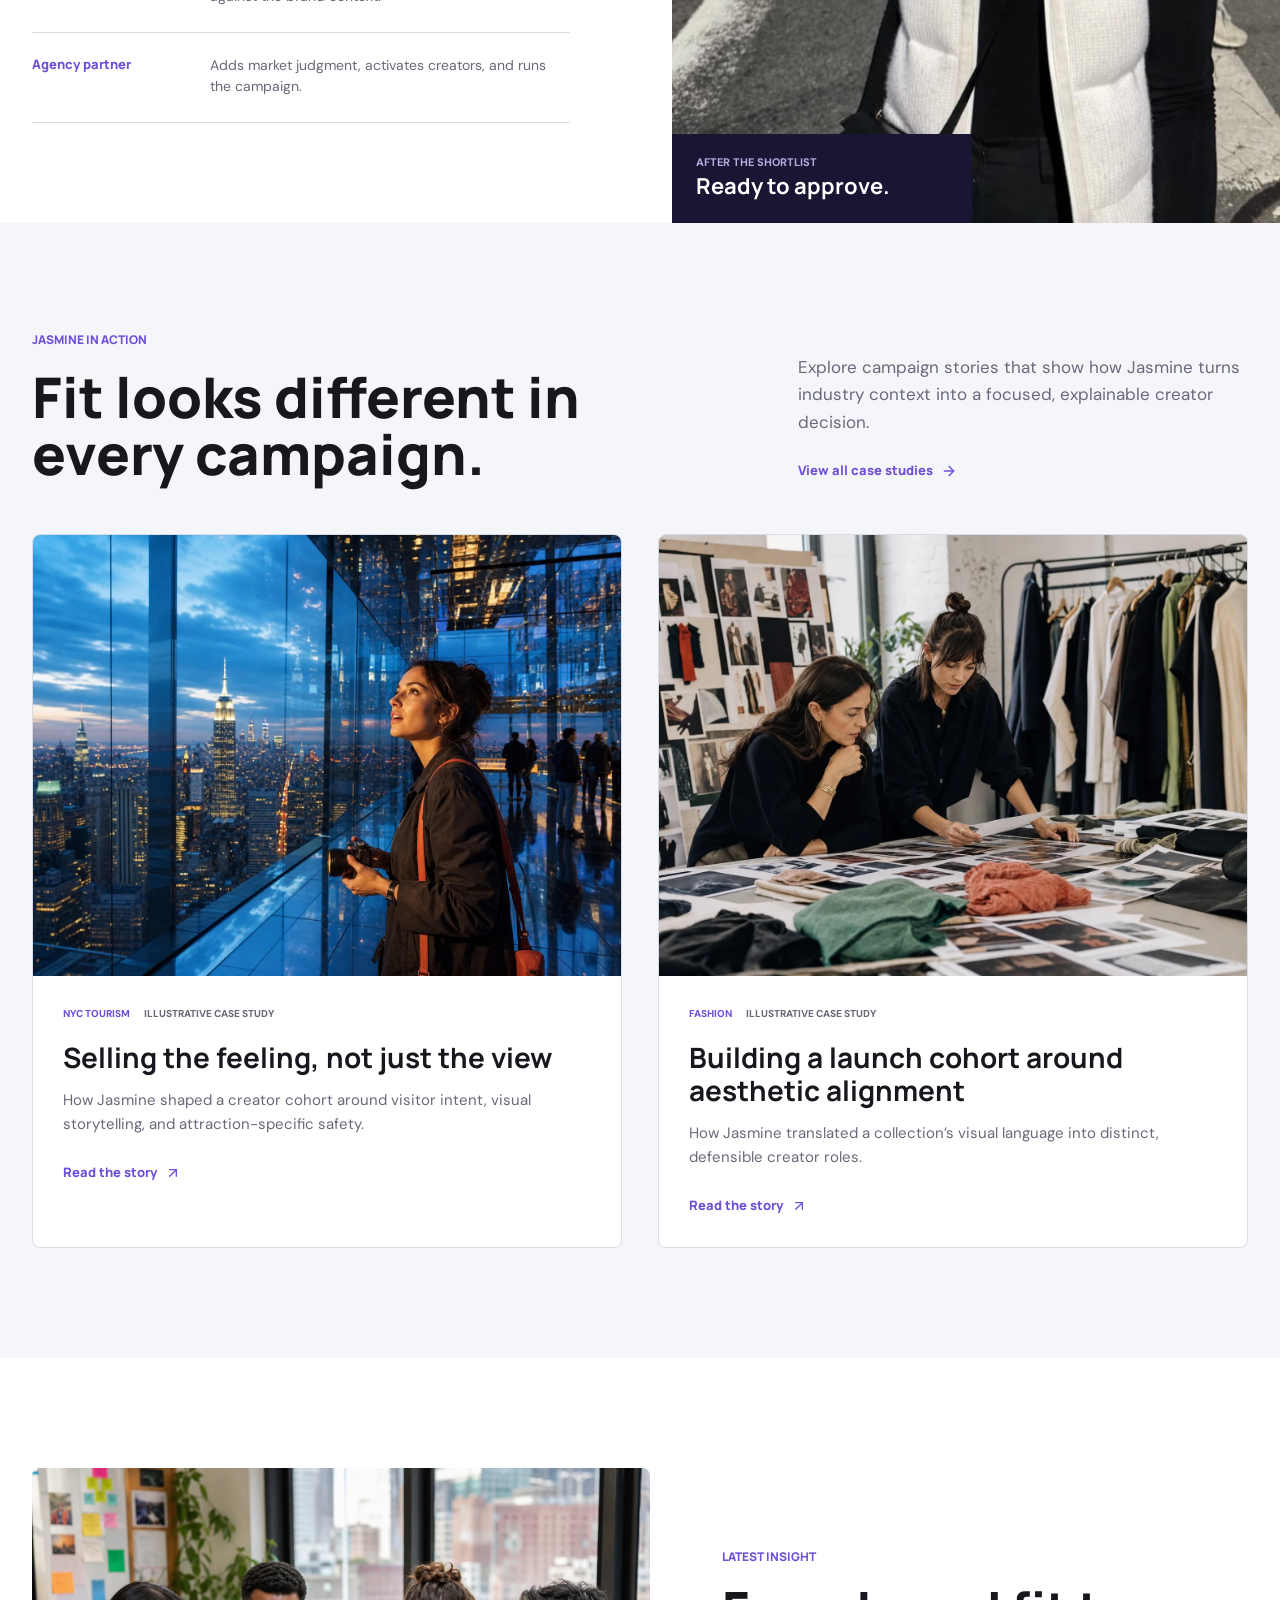
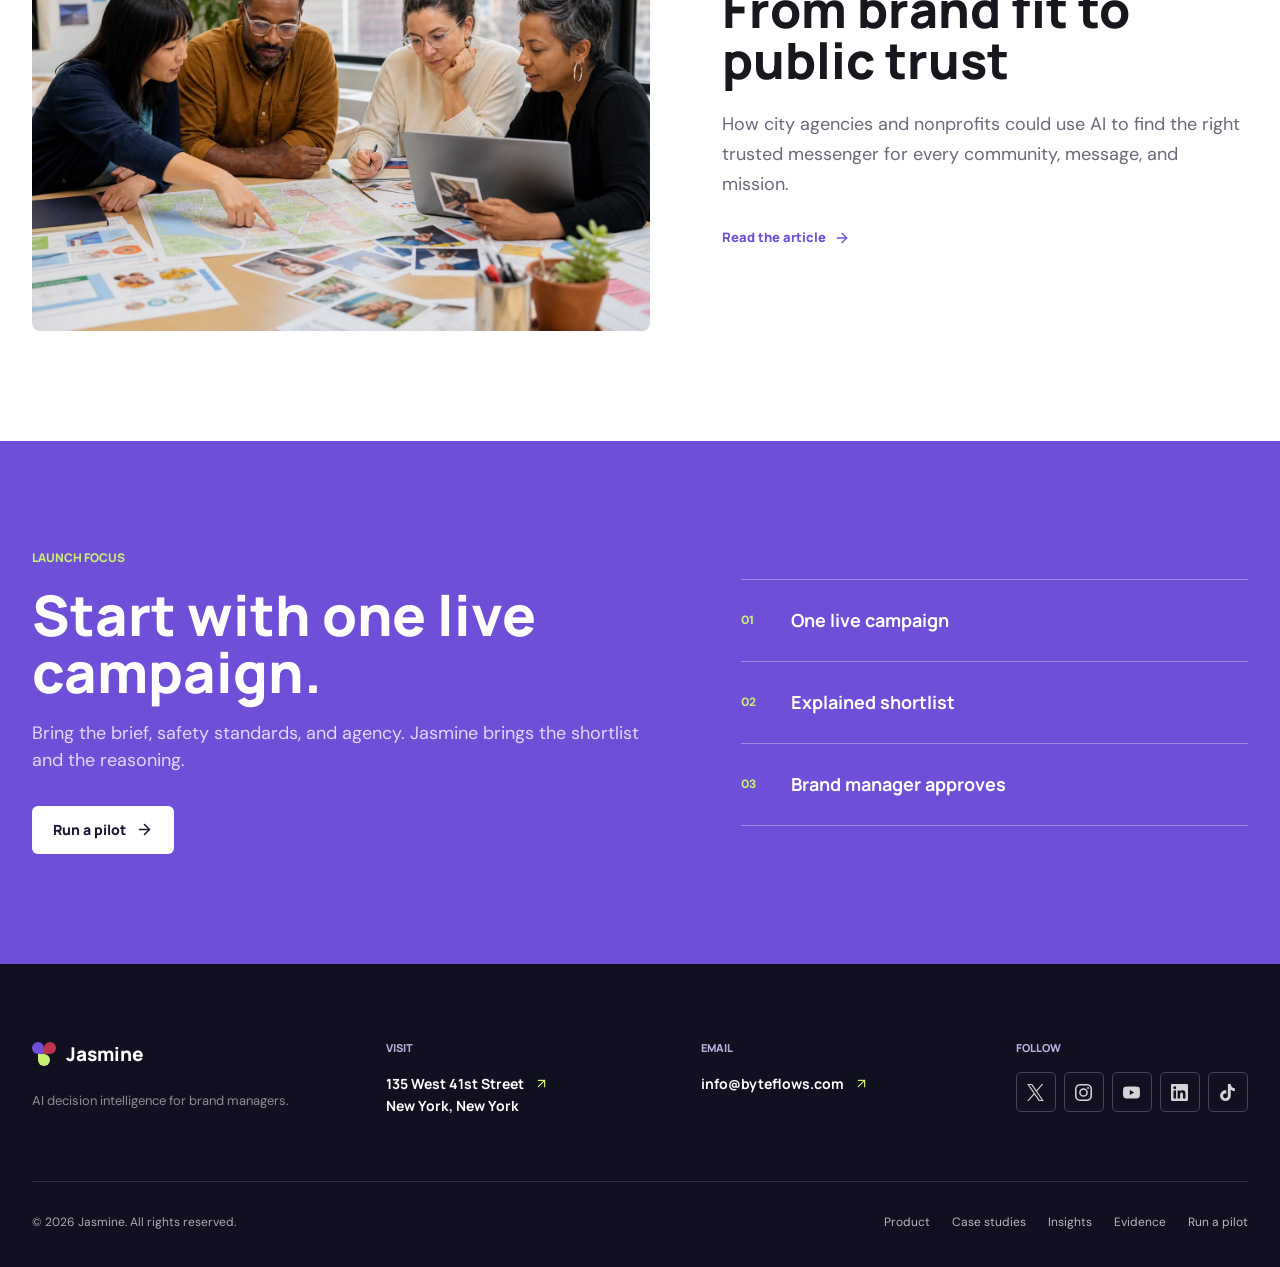
==== commit 4ddc66a9: "Add public-interest insights article" ====
--- a/index.html
+++ b/index.html
@@ -70,6 +70,7 @@
         <a href="#product">Product</a>
         <a href="#ai">Inside the AI</a>
         <a href="case-studies/">Case studies</a>
+        <a href="insights/">Insights</a>
         <a href="#evidence">Evidence</a>
         <a href="#partners">For teams</a>
         <a href="#contact">Contact</a>
@@ -537,6 +538,18 @@
         </div>
       </section>
 
+      <section class="insight-preview-section" aria-labelledby="insight-preview-title">
+        <a class="insight-preview-image reveal" href="insights/public-interest-messengers.html" aria-label="Read From brand fit to public trust">
+          <img src="assets/insights/public-interest-messengers.webp" alt="A diverse civic communications team reviewing a neighborhood map and creator candidates" width="1448" height="1086" loading="lazy" />
+        </a>
+        <div class="insight-preview-copy reveal">
+          <p class="eyebrow eyebrow-dark">Latest insight</p>
+          <h2 id="insight-preview-title">From brand fit to public trust</h2>
+          <p>How city agencies and nonprofits could use AI to find the right trusted messenger for every community, message, and mission.</p>
+          <a class="text-link" href="insights/public-interest-messengers.html">Read the article <i data-lucide="arrow-right"></i></a>
+        </div>
+      </section>
+
       <section class="pilot-section" aria-labelledby="pilot-title">
         <div class="pilot-content reveal">
           <p class="eyebrow">Launch focus</p>
@@ -602,6 +615,7 @@
         <div>
           <a href="#product">Product</a>
           <a href="case-studies/">Case studies</a>
+          <a href="insights/">Insights</a>
           <a href="#evidence">Evidence</a>
           <button type="button" data-open-pilot>Run a pilot</button>
         </div>
--- a/styles.css
+++ b/styles.css
@@ -1917,6 +1917,13 @@
   line-height: 1.75;
 }
 
+.case-story-copy > p a {
+  color: var(--purple);
+  font-weight: 700;
+  text-decoration: underline;
+  text-underline-offset: 3px;
+}
+
 .case-story-copy > p:first-child {
   color: var(--black);
   font-size: 21px;
@@ -2044,6 +2051,109 @@
   display: flex;
   gap: 10px;
   flex-wrap: wrap;
+}
+
+.insights-library-grid {
+  display: grid;
+  grid-template-columns: minmax(0, 780px);
+}
+
+.insight-preview-section {
+  display: grid;
+  grid-template-columns: minmax(0, 1.08fr) minmax(320px, 0.92fr);
+  gap: 72px;
+  padding: 110px max(32px, calc((100vw - var(--page)) / 2));
+  background: var(--white);
+  align-items: center;
+}
+
+.insight-preview-image {
+  overflow: hidden;
+  aspect-ratio: 4 / 3;
+  border-radius: var(--radius);
+}
+
+.insight-preview-image img {
+  width: 100%;
+  height: 100%;
+  object-fit: cover;
+  transition: transform 360ms ease;
+}
+
+.insight-preview-image:hover img,
+.insight-preview-image:focus-visible img {
+  transform: scale(1.025);
+}
+
+.insight-preview-copy h2 {
+  max-width: 560px;
+  font-size: 50px;
+}
+
+.insight-preview-copy > p:not(.eyebrow) {
+  max-width: 540px;
+  margin-bottom: 26px;
+  color: var(--muted);
+  font-size: 18px;
+  line-height: 1.65;
+}
+
+.insight-byline {
+  display: flex;
+  gap: 14px 28px;
+  padding: 18px max(32px, calc((100vw - var(--page)) / 2));
+  color: var(--muted);
+  background: var(--white);
+  border-bottom: 1px solid var(--line);
+  font-size: 12px;
+  font-weight: 700;
+  flex-wrap: wrap;
+}
+
+.insight-byline span + span::before {
+  margin-right: 28px;
+  color: var(--purple-light);
+  content: "/";
+}
+
+.insight-process {
+  display: grid;
+  margin-top: 34px;
+  border-top: 1px solid var(--line);
+}
+
+.insight-process article {
+  display: grid;
+  grid-template-columns: 44px minmax(0, 1fr);
+  gap: 18px;
+  padding: 24px 0;
+  border-bottom: 1px solid var(--line);
+}
+
+.insight-process article > span {
+  display: grid;
+  width: 34px;
+  height: 34px;
+  color: var(--ink);
+  background: var(--lime);
+  border-radius: 50%;
+  font-size: 12px;
+  font-weight: 800;
+  place-items: center;
+}
+
+.insight-process strong {
+  display: block;
+  margin-bottom: 6px;
+  font-family: "Manrope", Arial, sans-serif;
+  font-size: 17px;
+}
+
+.insight-process p {
+  margin: 0;
+  color: var(--muted);
+  font-size: 15px;
+  line-height: 1.6;
 }
 
 .pilot-section {
@@ -2635,7 +2745,8 @@
   .case-preview-heading,
   .case-library-intro,
   .case-story-section,
-  .case-next-section {
+  .case-next-section,
+  .insight-preview-section {
     grid-template-columns: 1fr;
   }
 
@@ -2698,6 +2809,15 @@
     padding: 72px 24px;
   }
 
+  .insight-preview-section {
+    gap: 38px;
+    padding: 84px 20px;
+  }
+
+  .insight-preview-copy h2 {
+    font-size: 42px;
+  }
+
   .site-footer {
     padding: 64px 24px 26px;
   }
@@ -2912,6 +3032,19 @@
 
   .case-study-hero > img {
     object-position: 60% 50%;
+  }
+
+  .insight-story-hero > img {
+    object-position: 50% 50%;
+  }
+
+  .insight-byline {
+    padding-right: 20px;
+    padding-left: 20px;
+  }
+
+  .insight-preview-copy h2 {
+    font-size: 36px;
   }
 
   .case-snapshot {
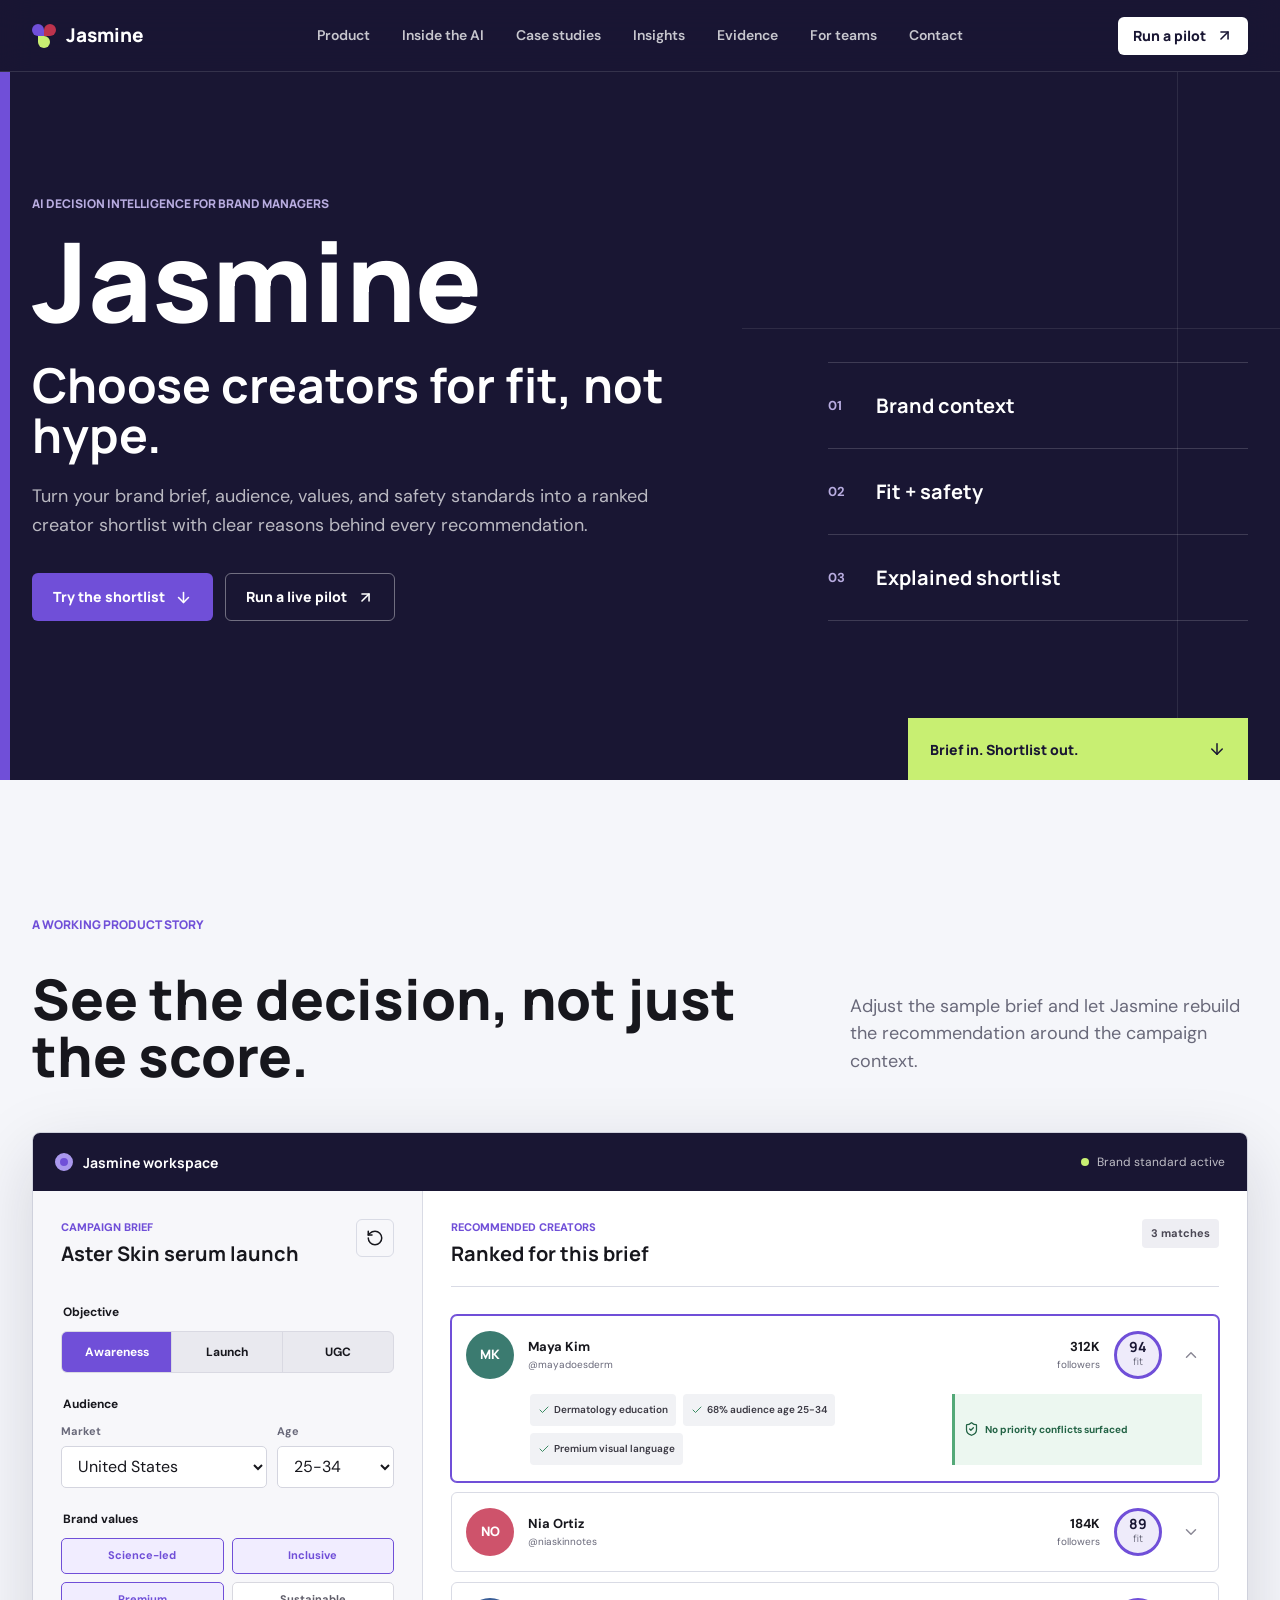
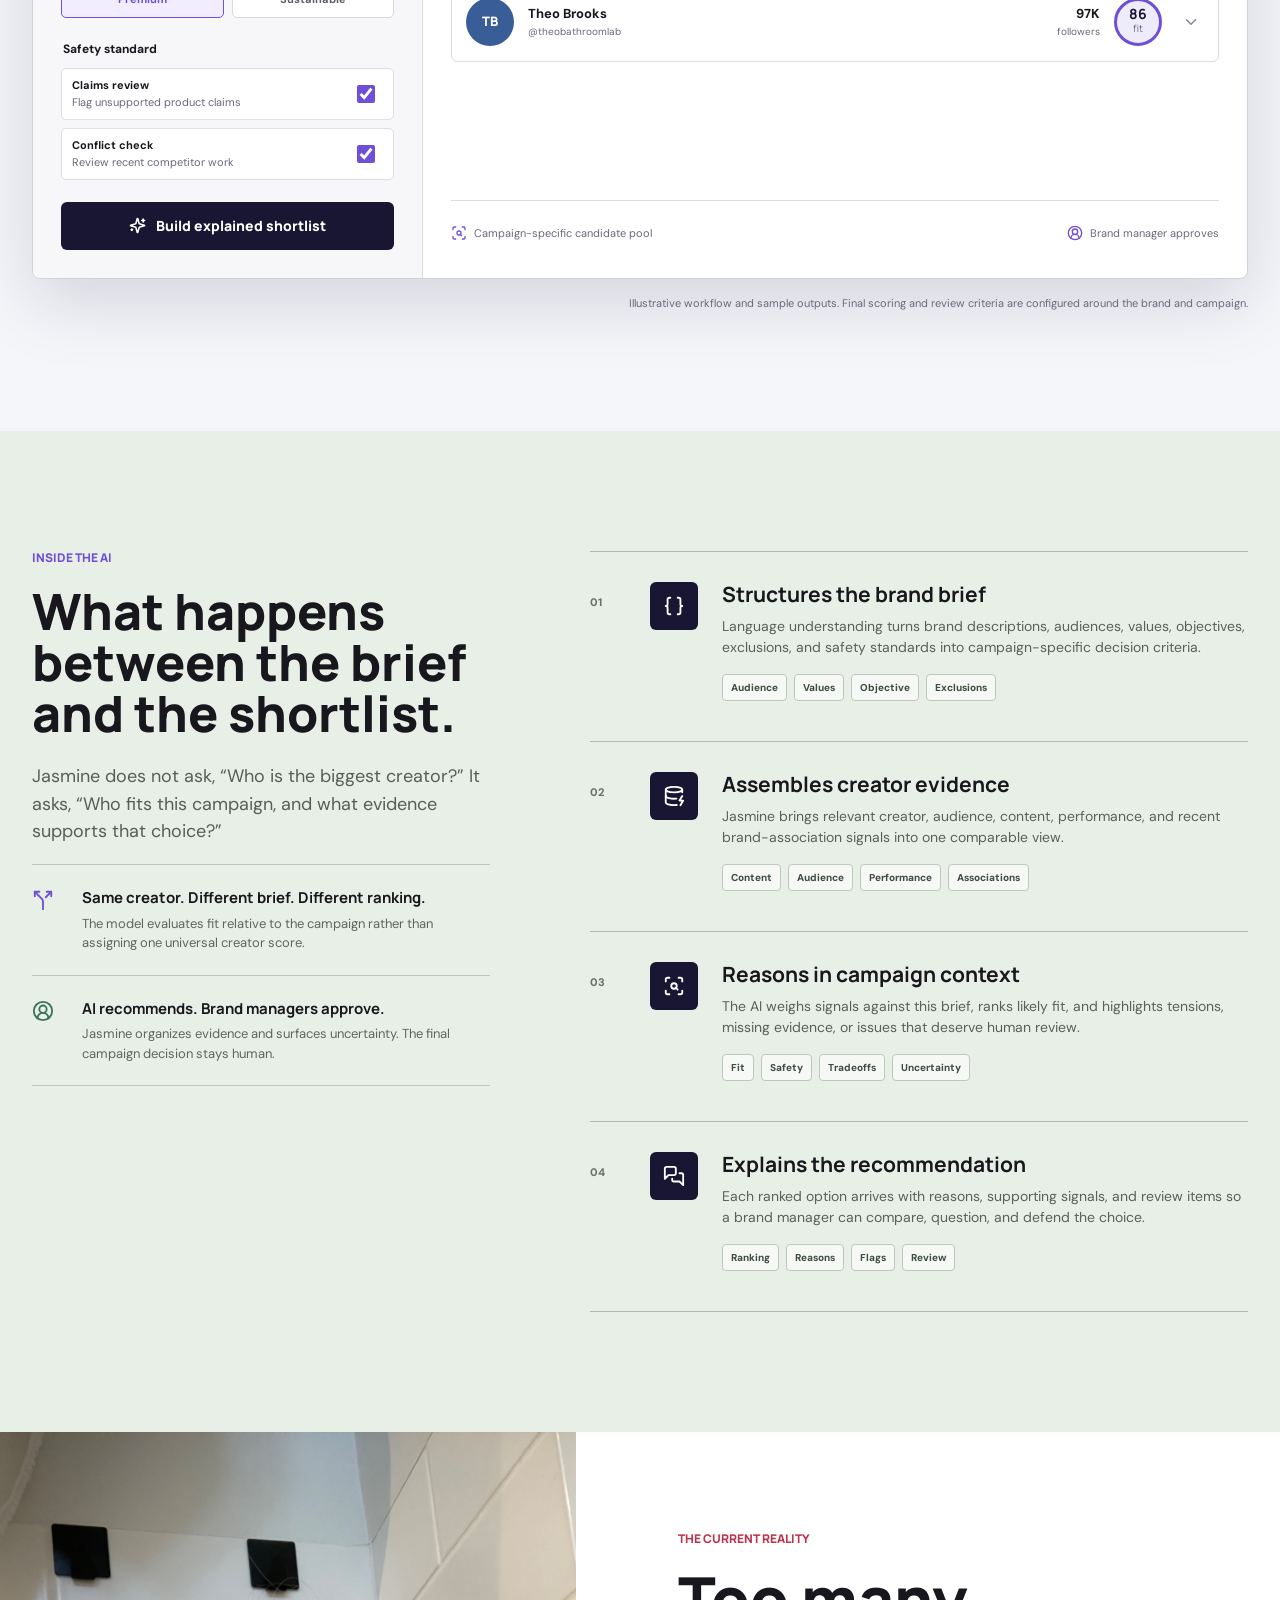
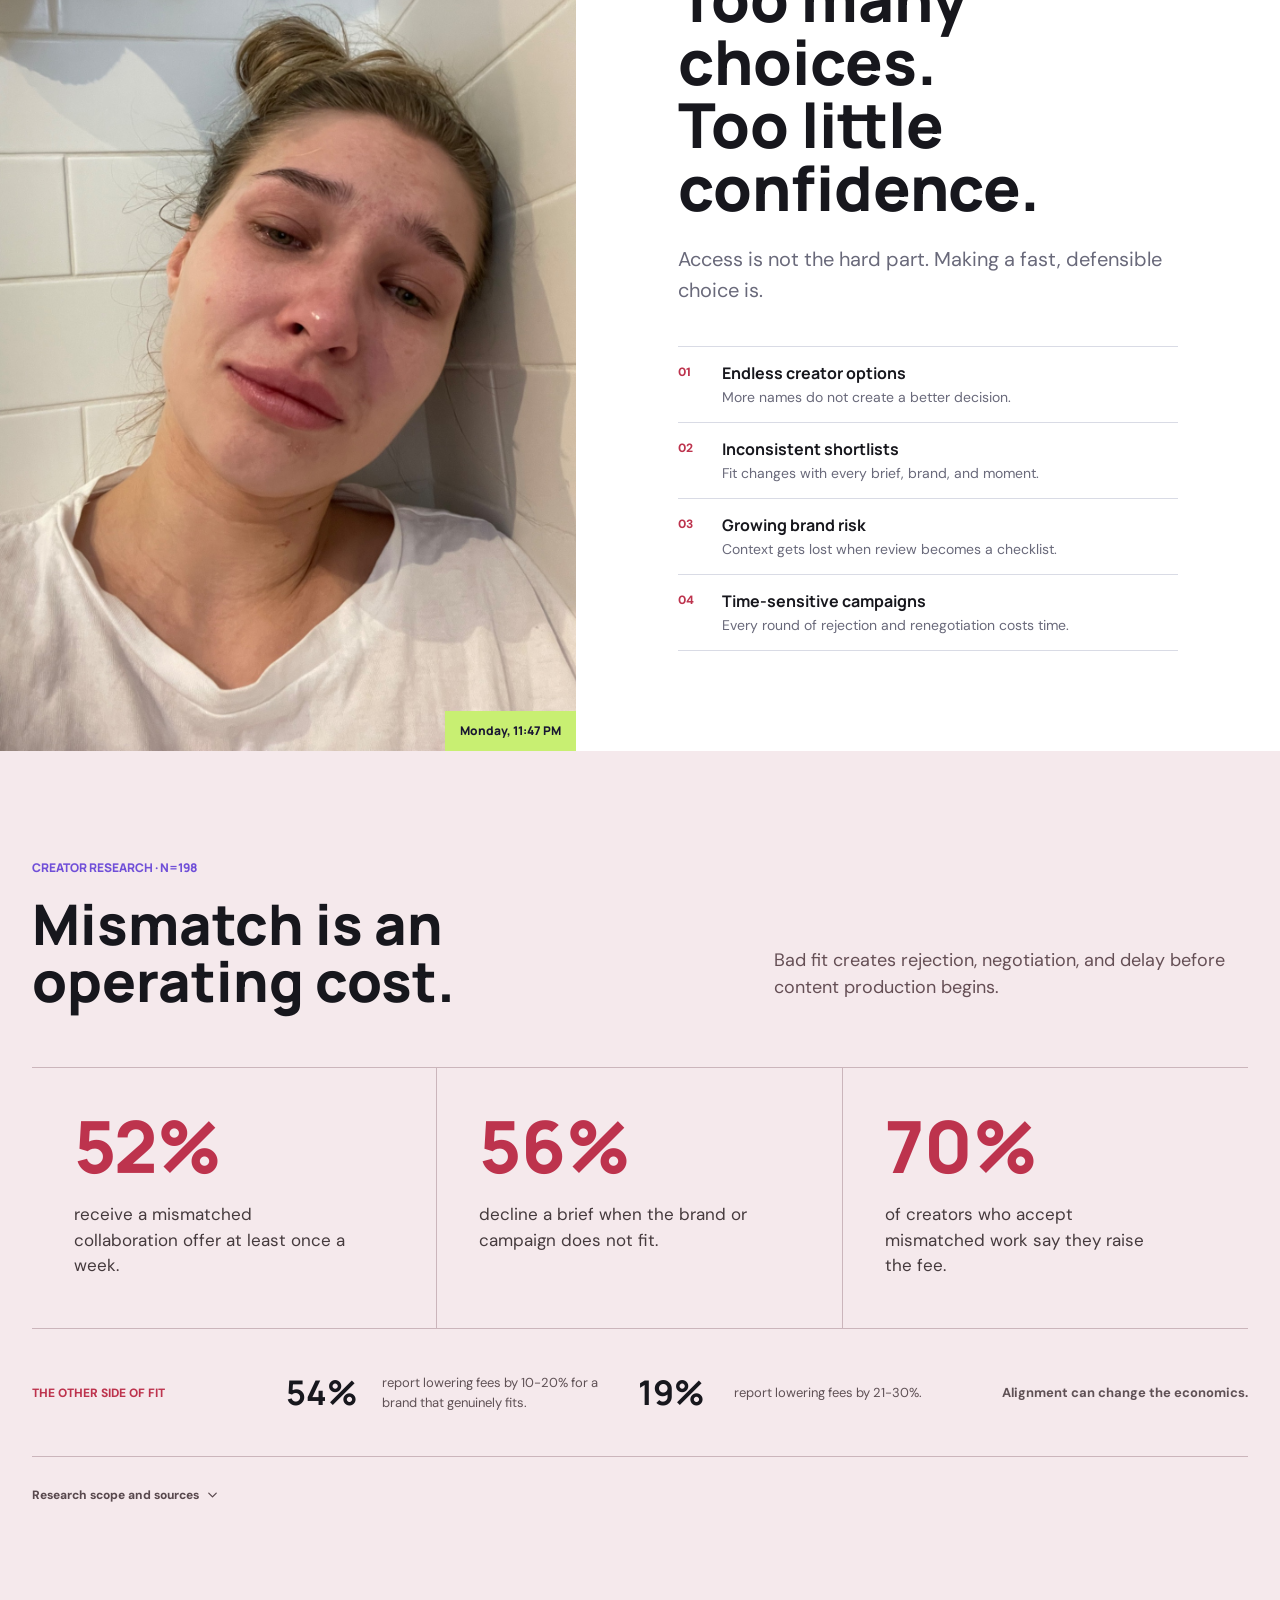
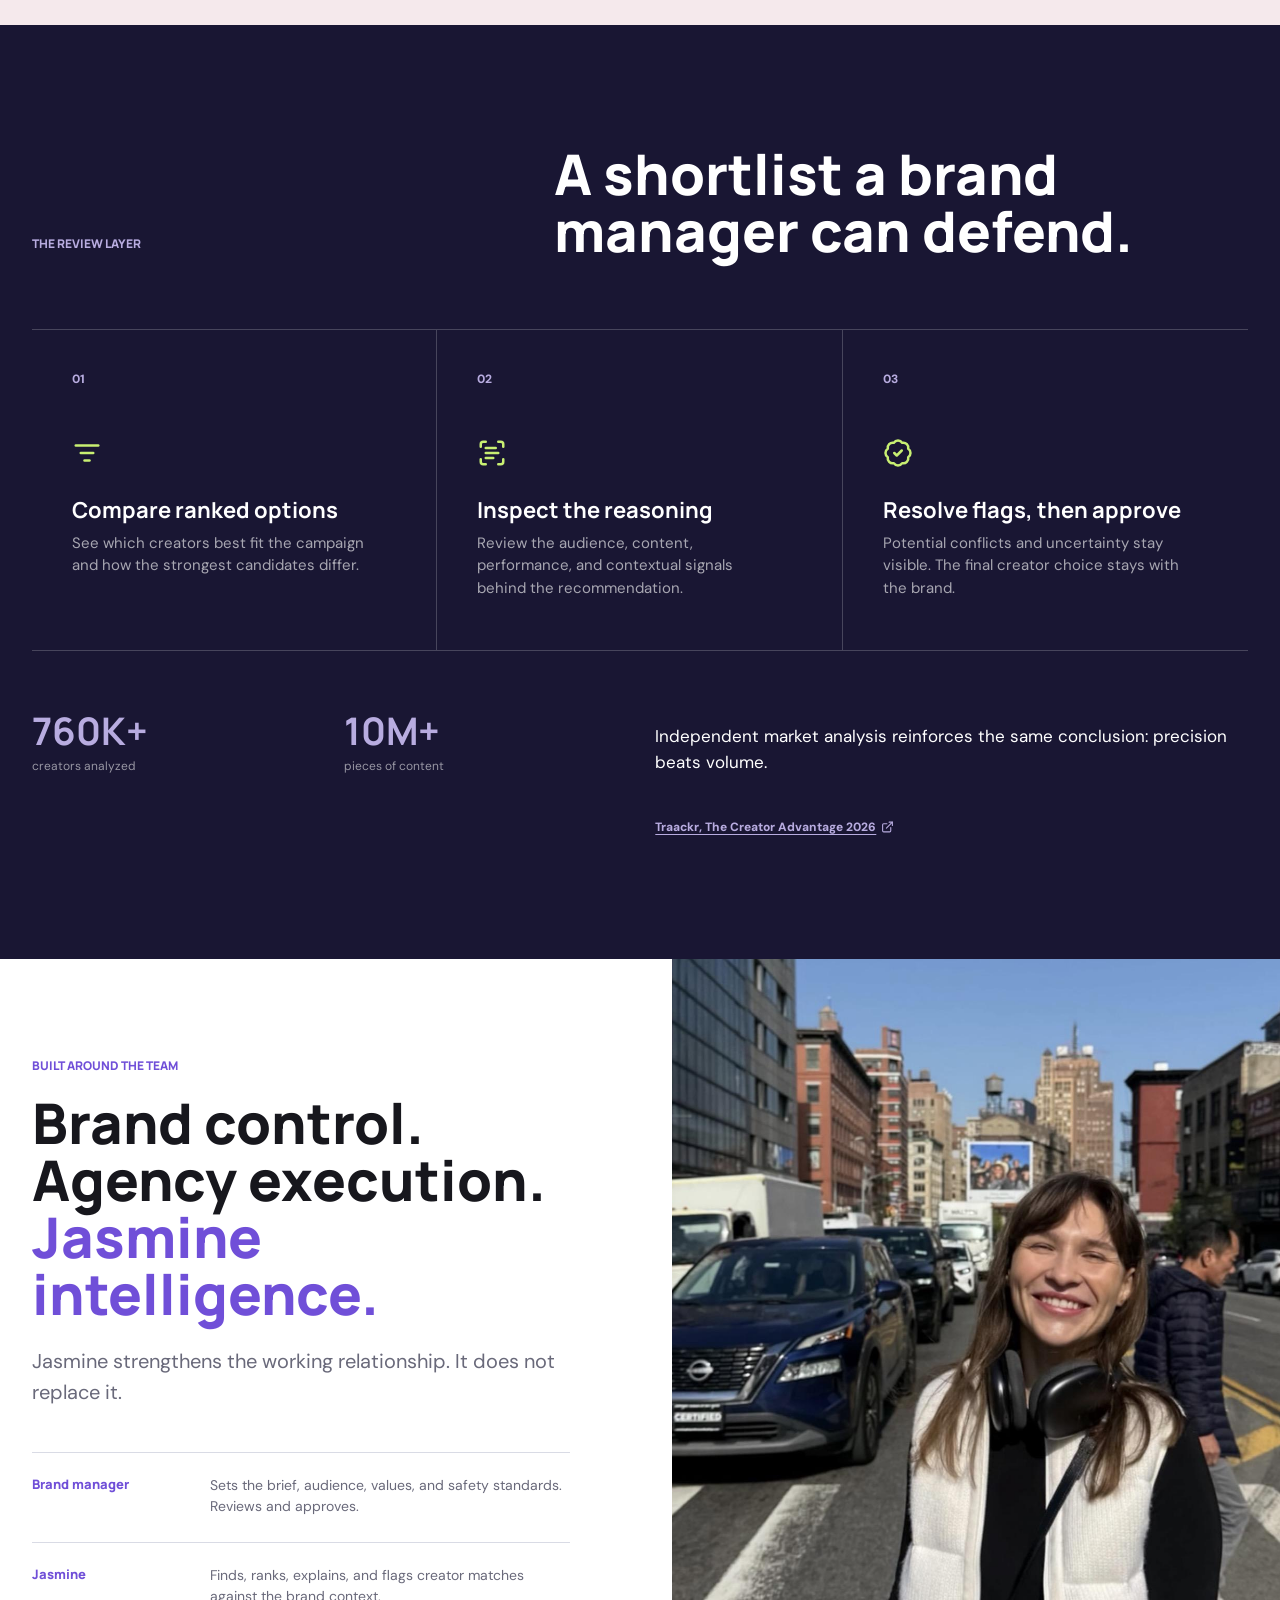
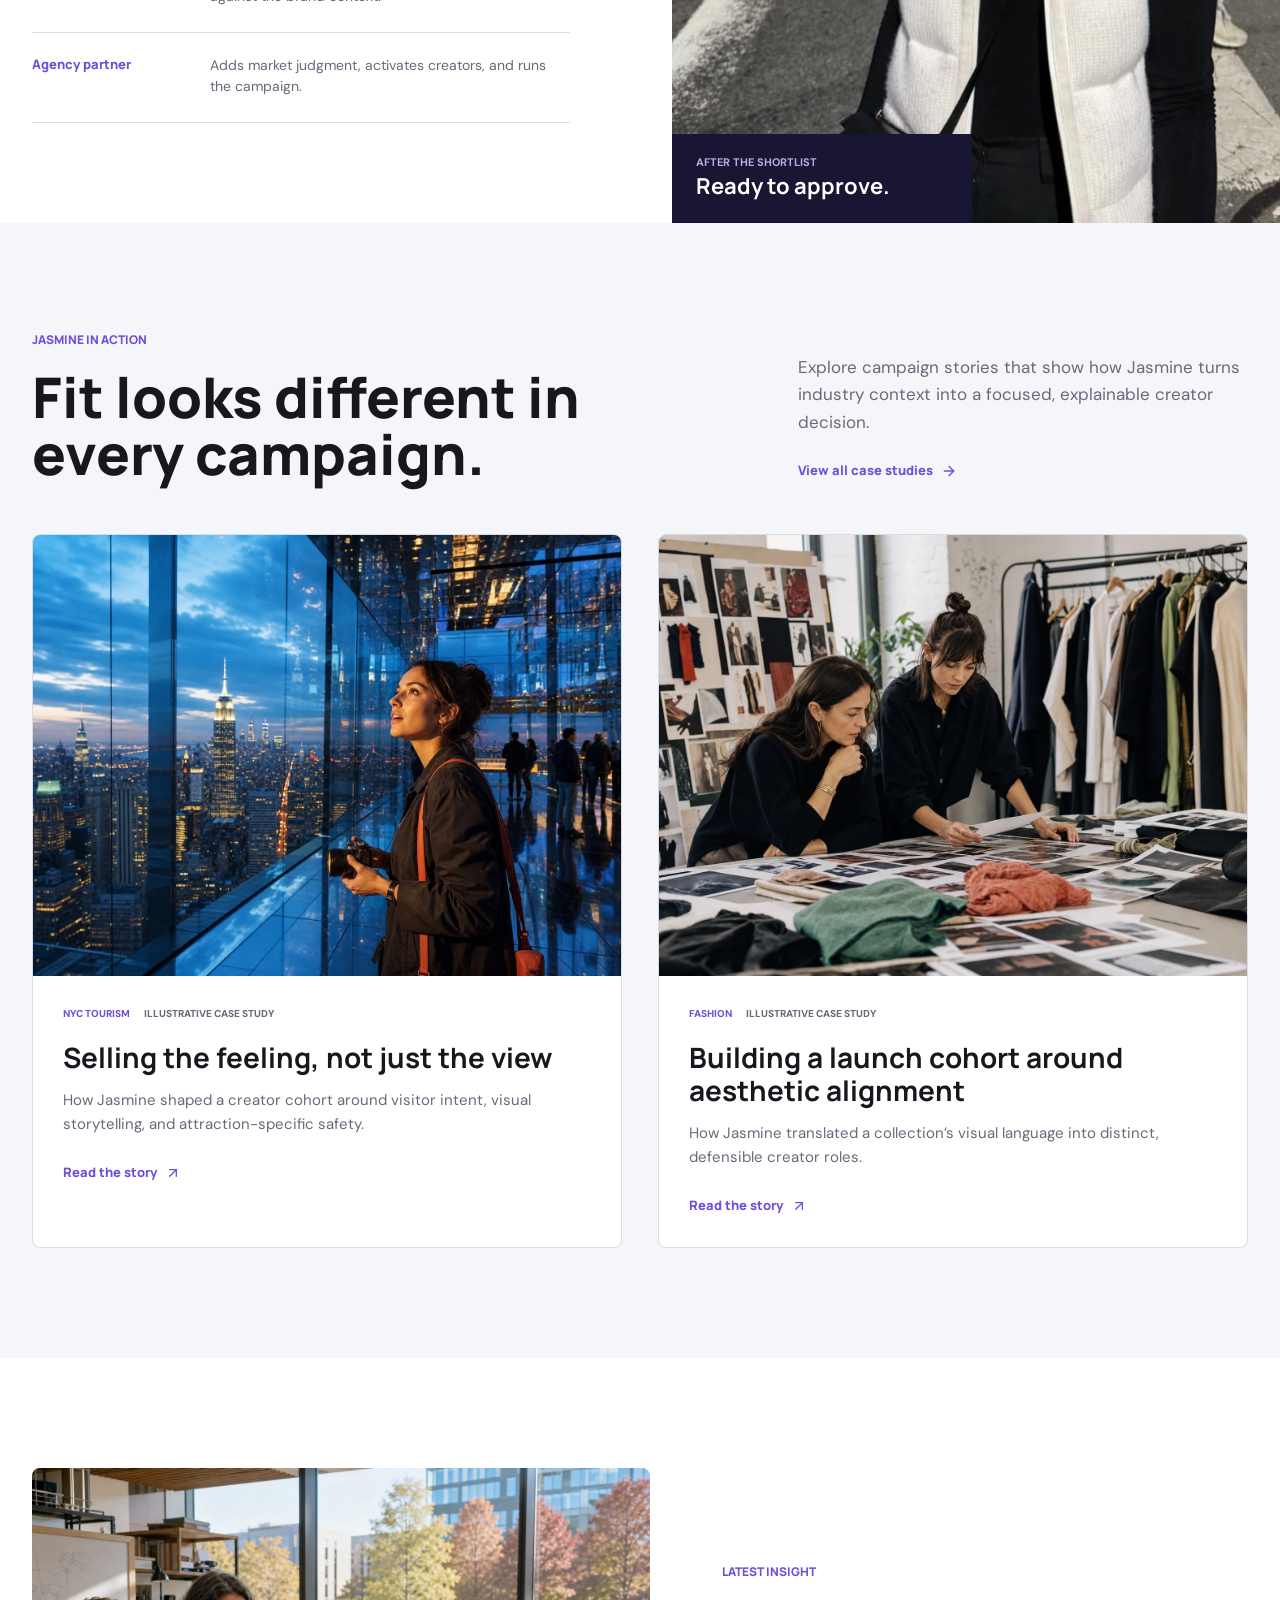
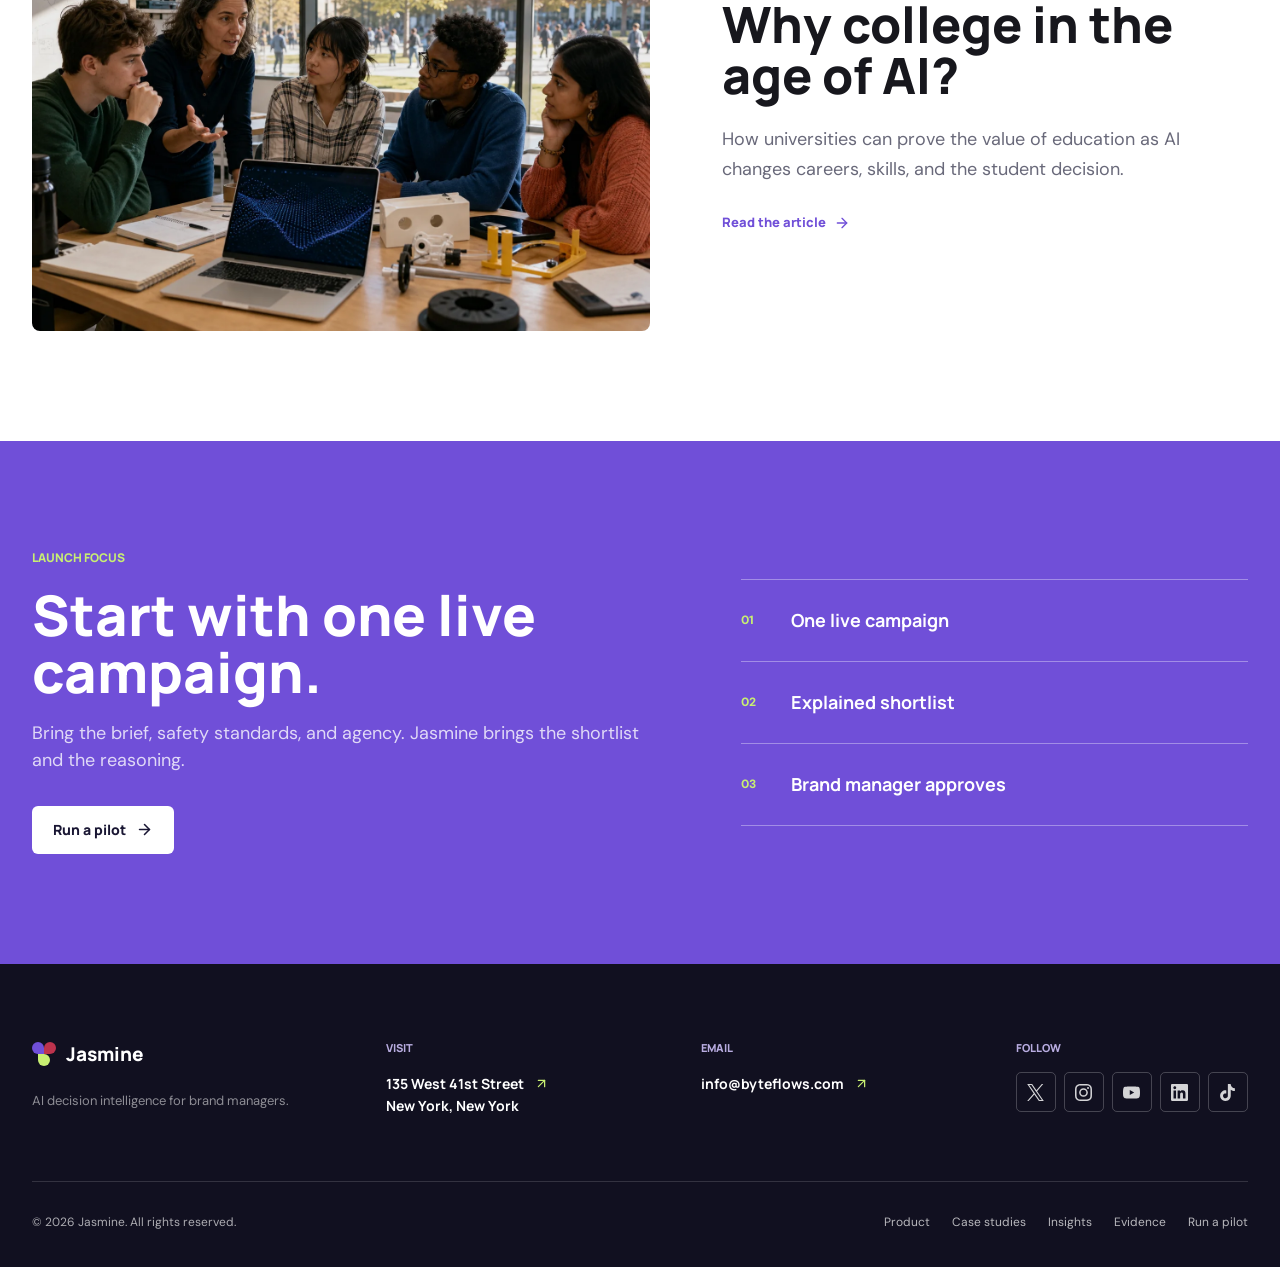
==== commit bf7251c3: "Publish higher education AI insight" ====
--- a/index.html
+++ b/index.html
@@ -539,14 +539,14 @@
       </section>
 
       <section class="insight-preview-section" aria-labelledby="insight-preview-title">
-        <a class="insight-preview-image reveal" href="insights/public-interest-messengers.html" aria-label="Read From brand fit to public trust">
-          <img src="assets/insights/public-interest-messengers.webp" alt="A diverse civic communications team reviewing a neighborhood map and creator candidates" width="1448" height="1086" loading="lazy" />
+        <a class="insight-preview-image reveal" href="insights/higher-education-ai.html" aria-label="Read Why college in the age of AI">
+          <img src="assets/insights/higher-education-ai-value.webp" alt="Students and a professor discussing an applied AI project in a university innovation studio" width="1448" height="1086" loading="lazy" />
         </a>
         <div class="insight-preview-copy reveal">
           <p class="eyebrow eyebrow-dark">Latest insight</p>
-          <h2 id="insight-preview-title">From brand fit to public trust</h2>
-          <p>How city agencies and nonprofits could use AI to find the right trusted messenger for every community, message, and mission.</p>
-          <a class="text-link" href="insights/public-interest-messengers.html">Read the article <i data-lucide="arrow-right"></i></a>
+          <h2 id="insight-preview-title">Why college in the age of AI?</h2>
+          <p>How universities can prove the value of education as AI changes careers, skills, and the student decision.</p>
+          <a class="text-link" href="insights/higher-education-ai.html">Read the article <i data-lucide="arrow-right"></i></a>
         </div>
       </section>
 
--- a/styles.css
+++ b/styles.css
@@ -2055,7 +2055,8 @@
 
 .insights-library-grid {
   display: grid;
-  grid-template-columns: minmax(0, 780px);
+  grid-template-columns: repeat(2, minmax(0, 1fr));
+  gap: 36px;
 }
 
 .insight-preview-section {
@@ -2154,6 +2155,14 @@
   color: var(--muted);
   font-size: 15px;
   line-height: 1.6;
+}
+
+.higher-ed-story-hero .case-study-hero-content {
+  max-width: 1040px;
+}
+
+.higher-ed-story-hero h1 {
+  max-width: 1040px;
 }
 
 .pilot-section {
@@ -2999,7 +3008,8 @@
   }
 
   .case-preview-grid,
-  .case-library-grid {
+  .case-library-grid,
+  .insights-library-grid {
     grid-template-columns: 1fr;
   }
 
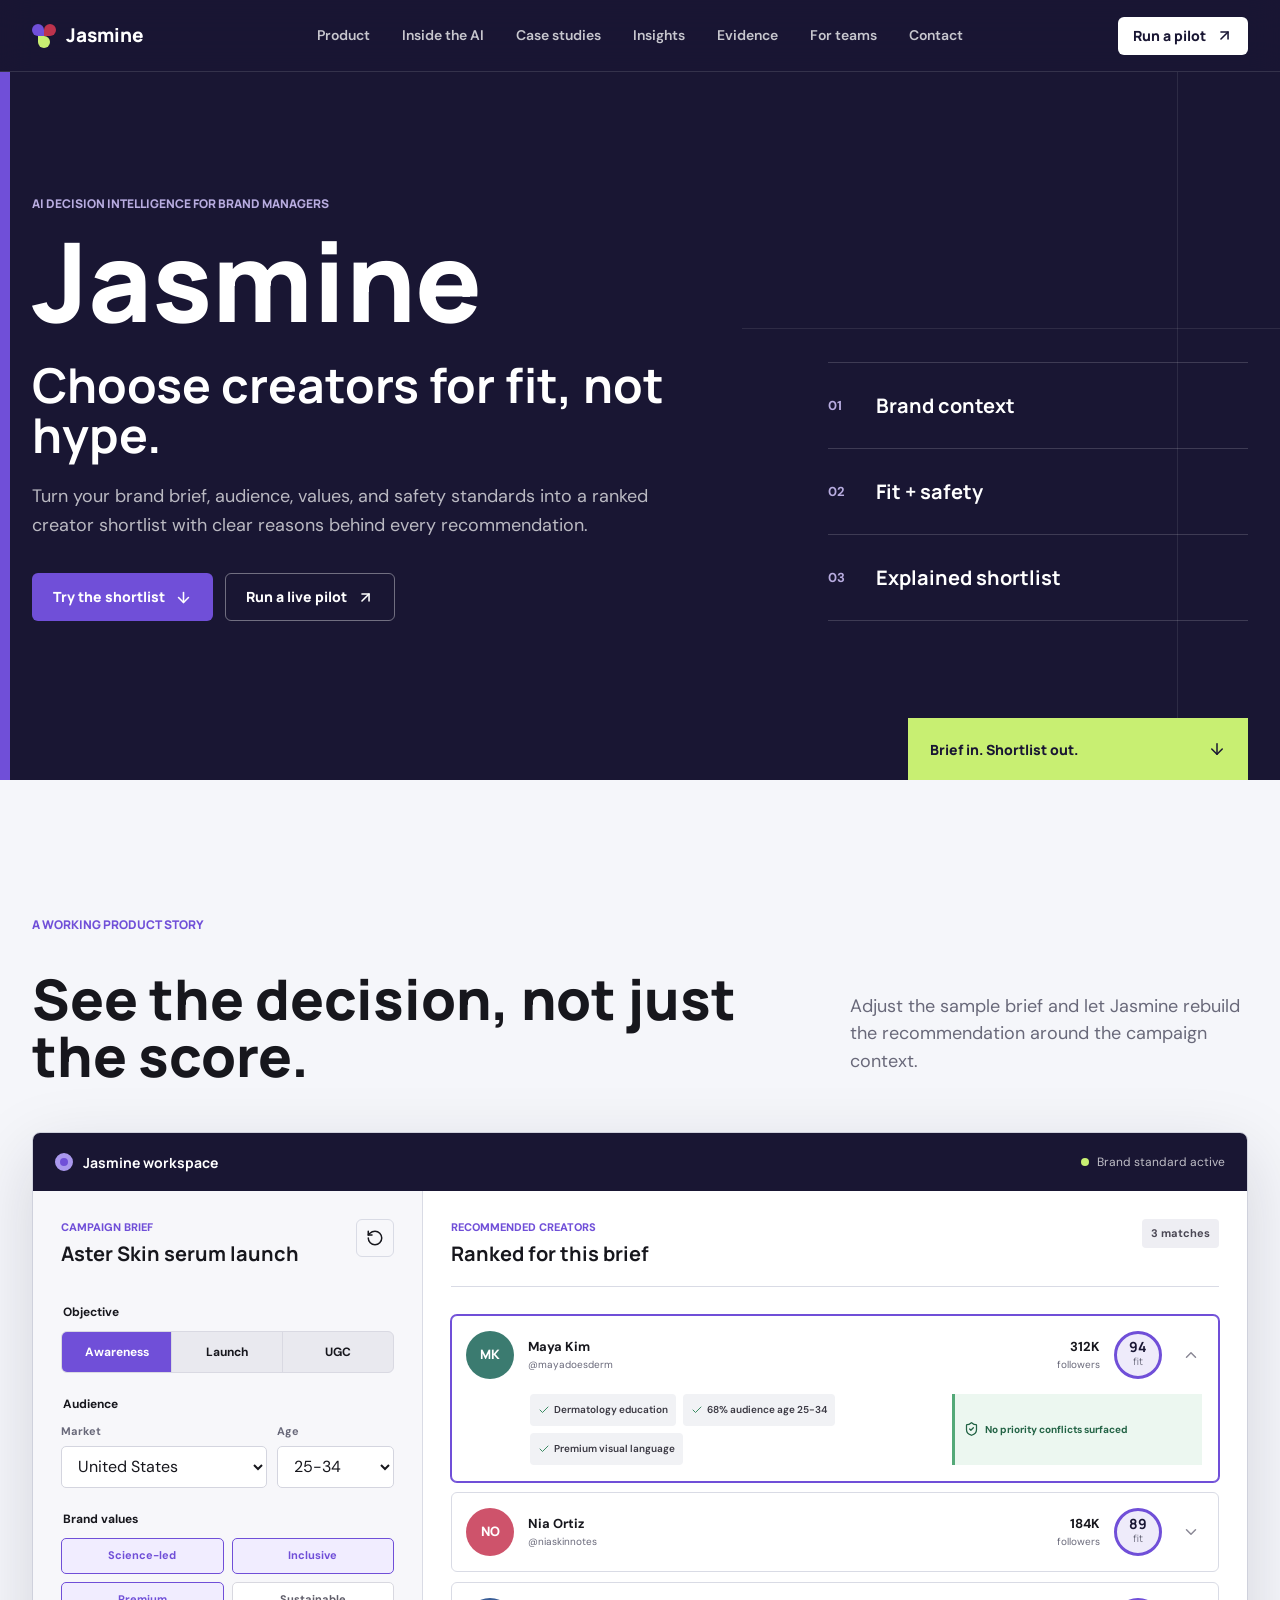
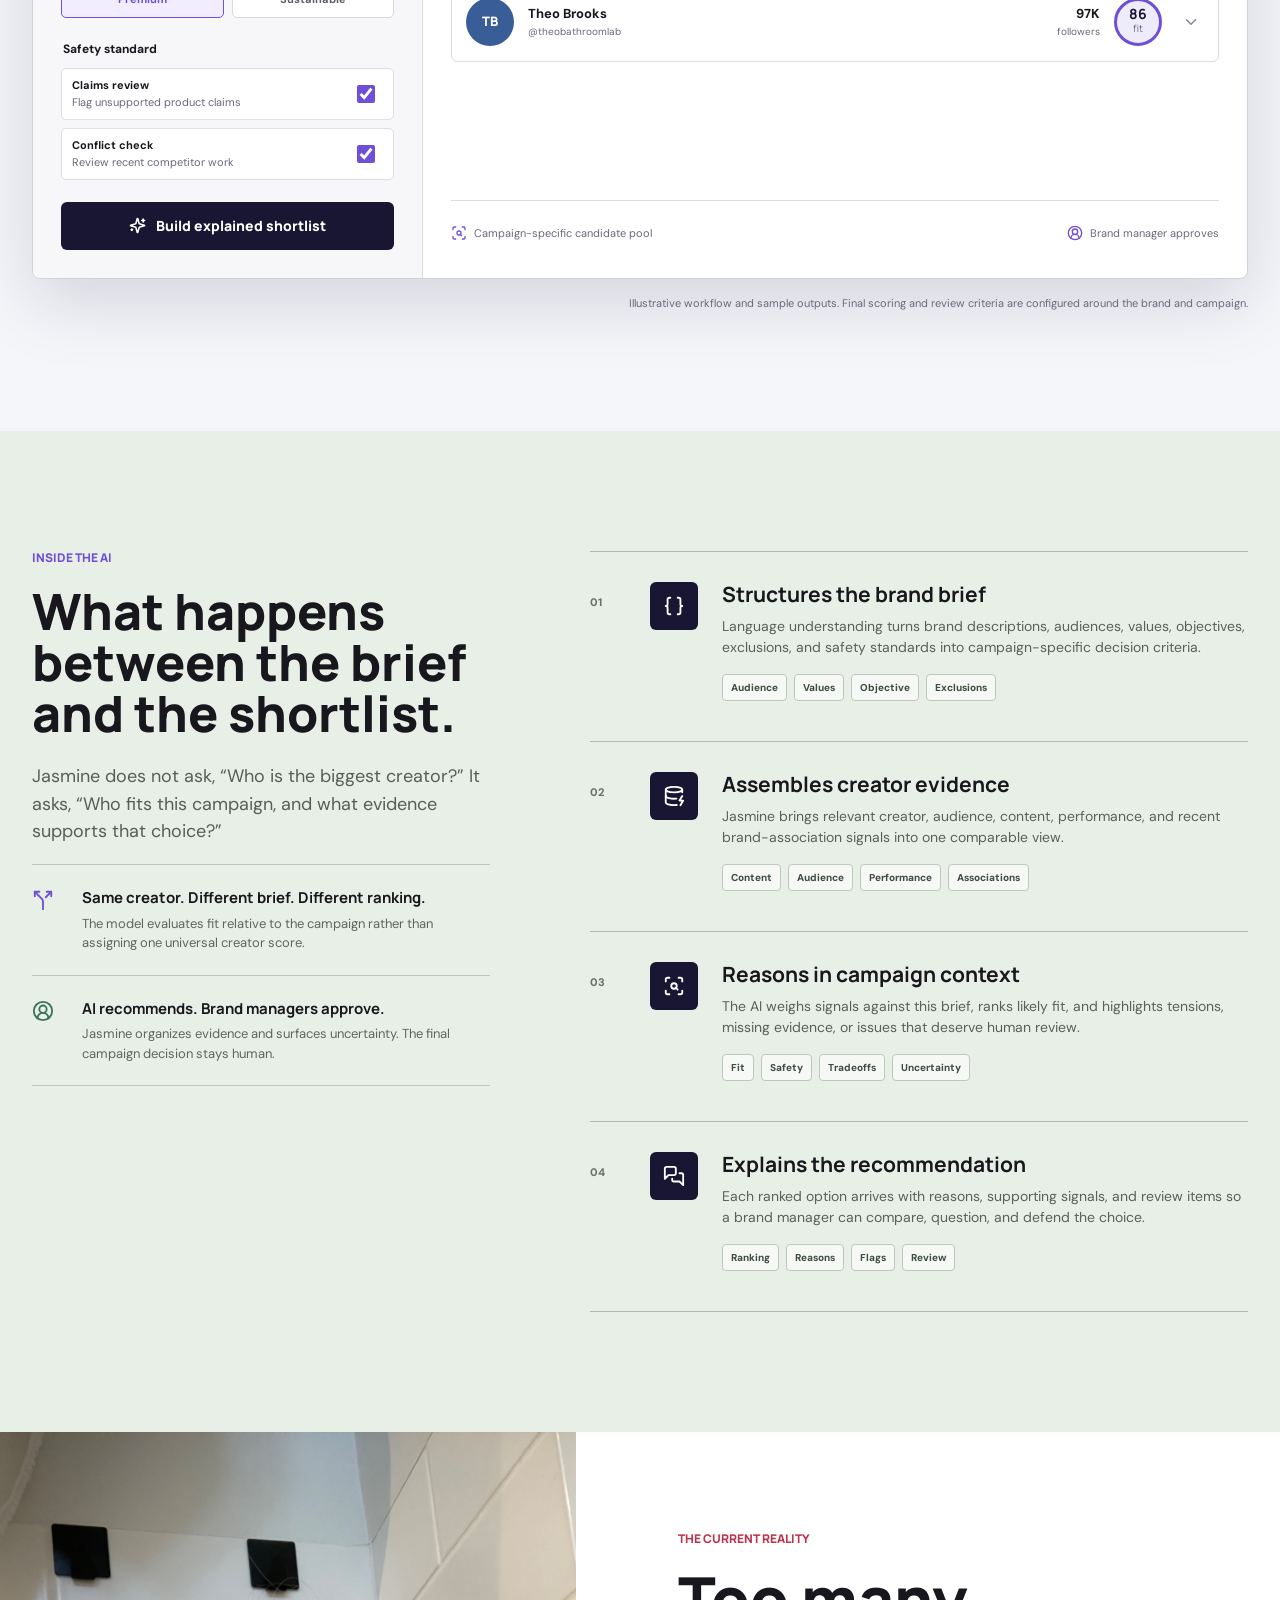
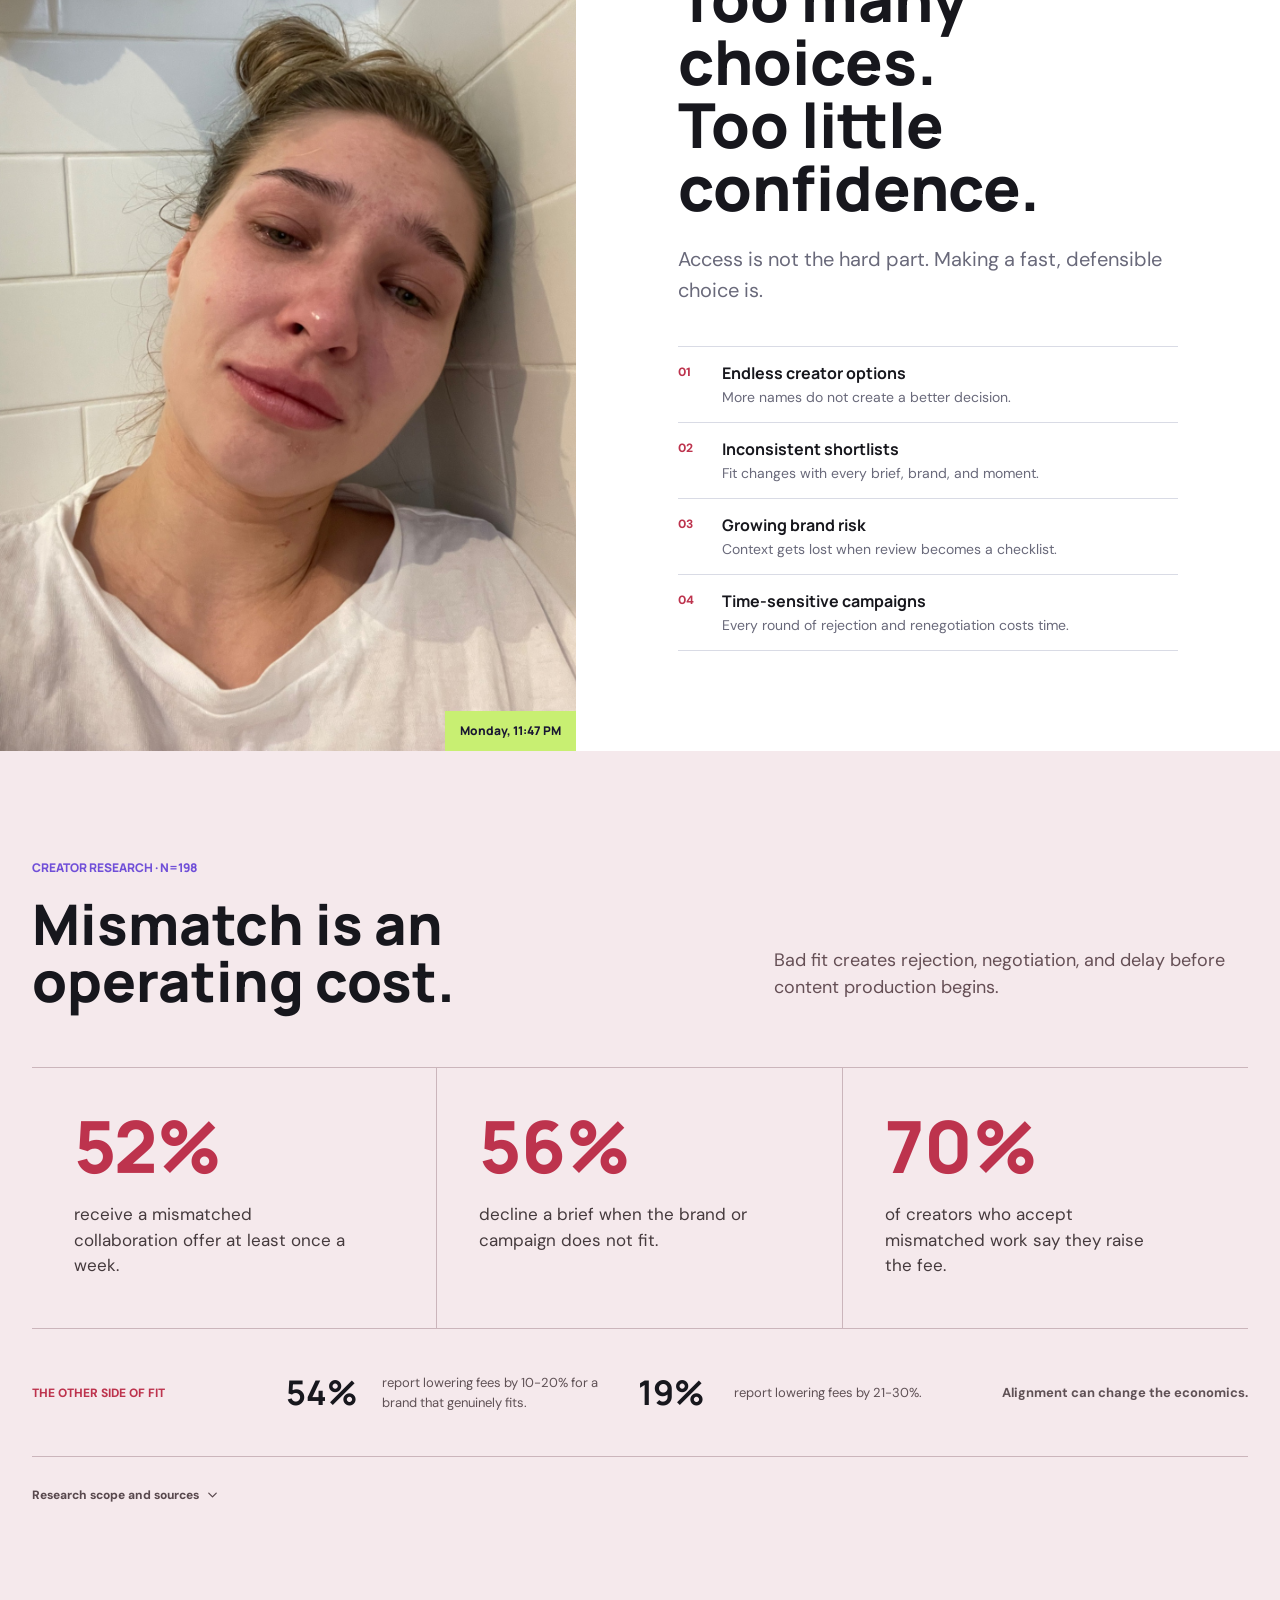
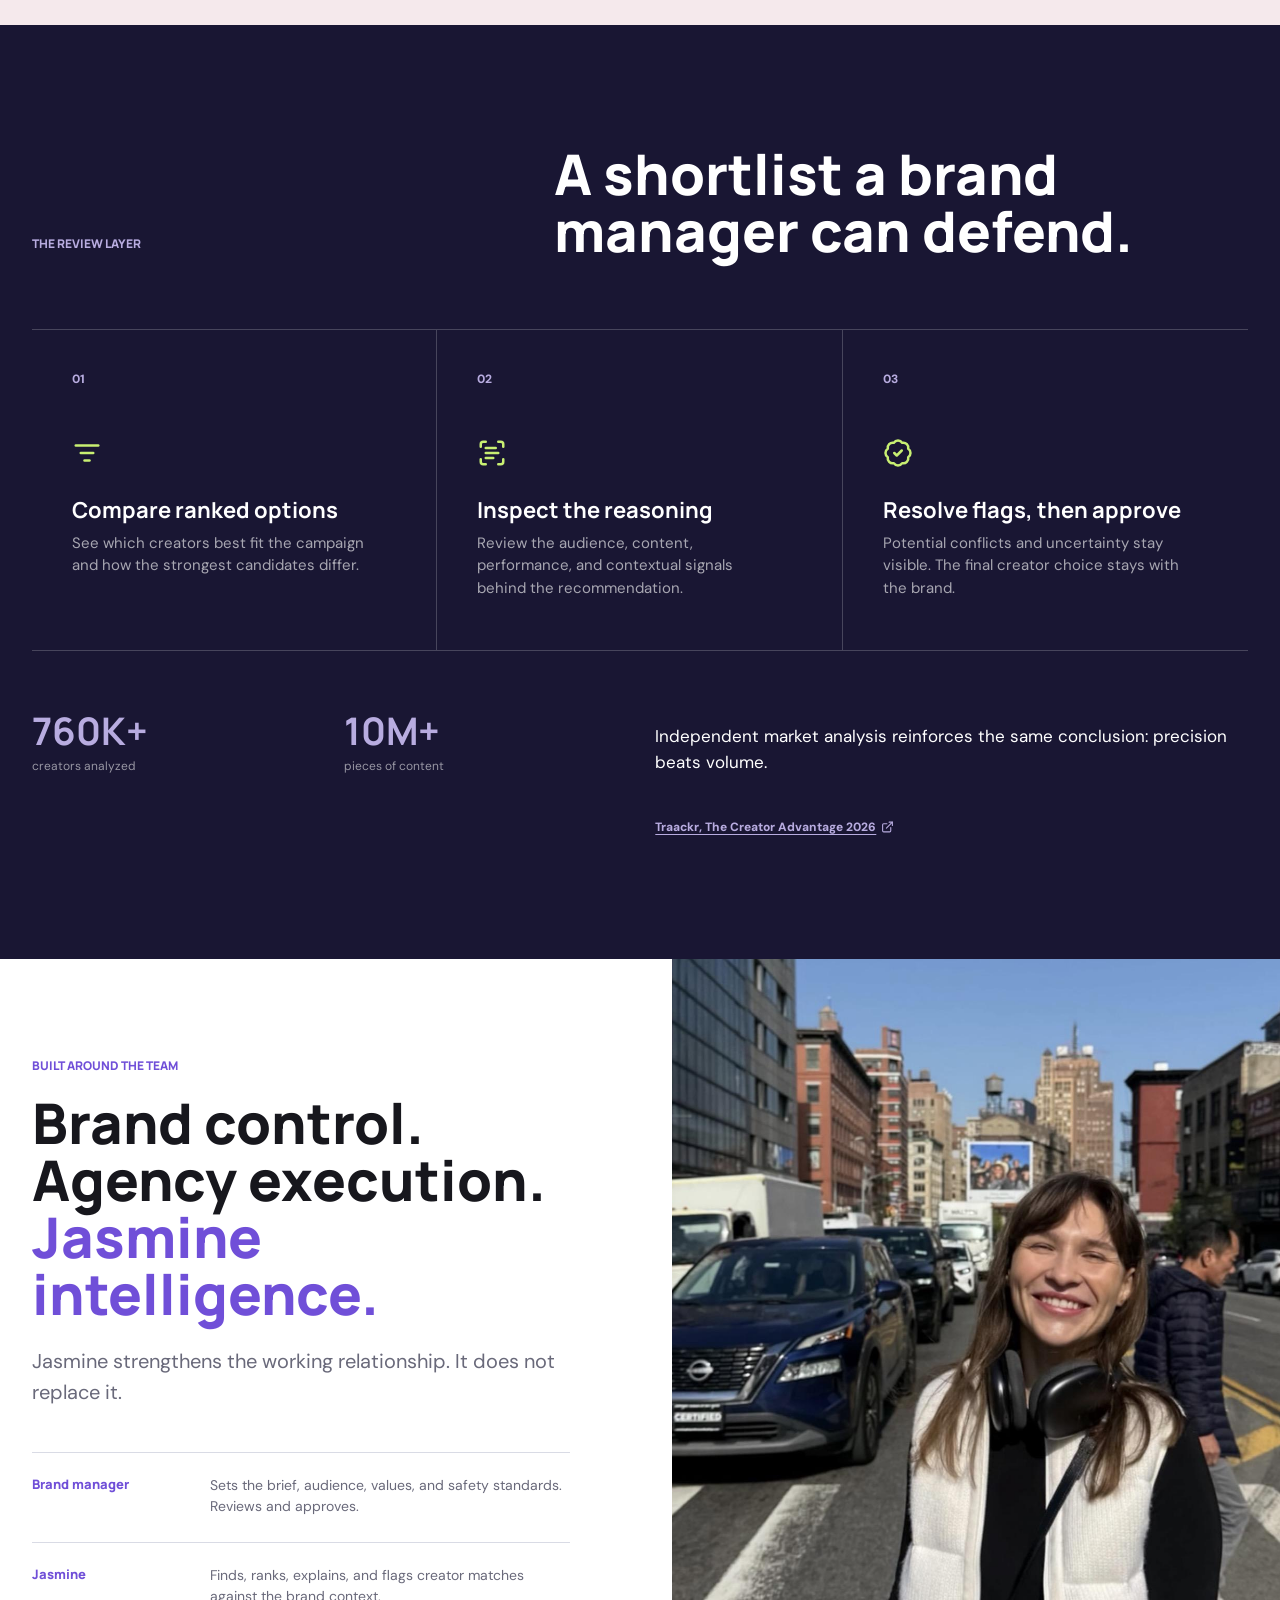
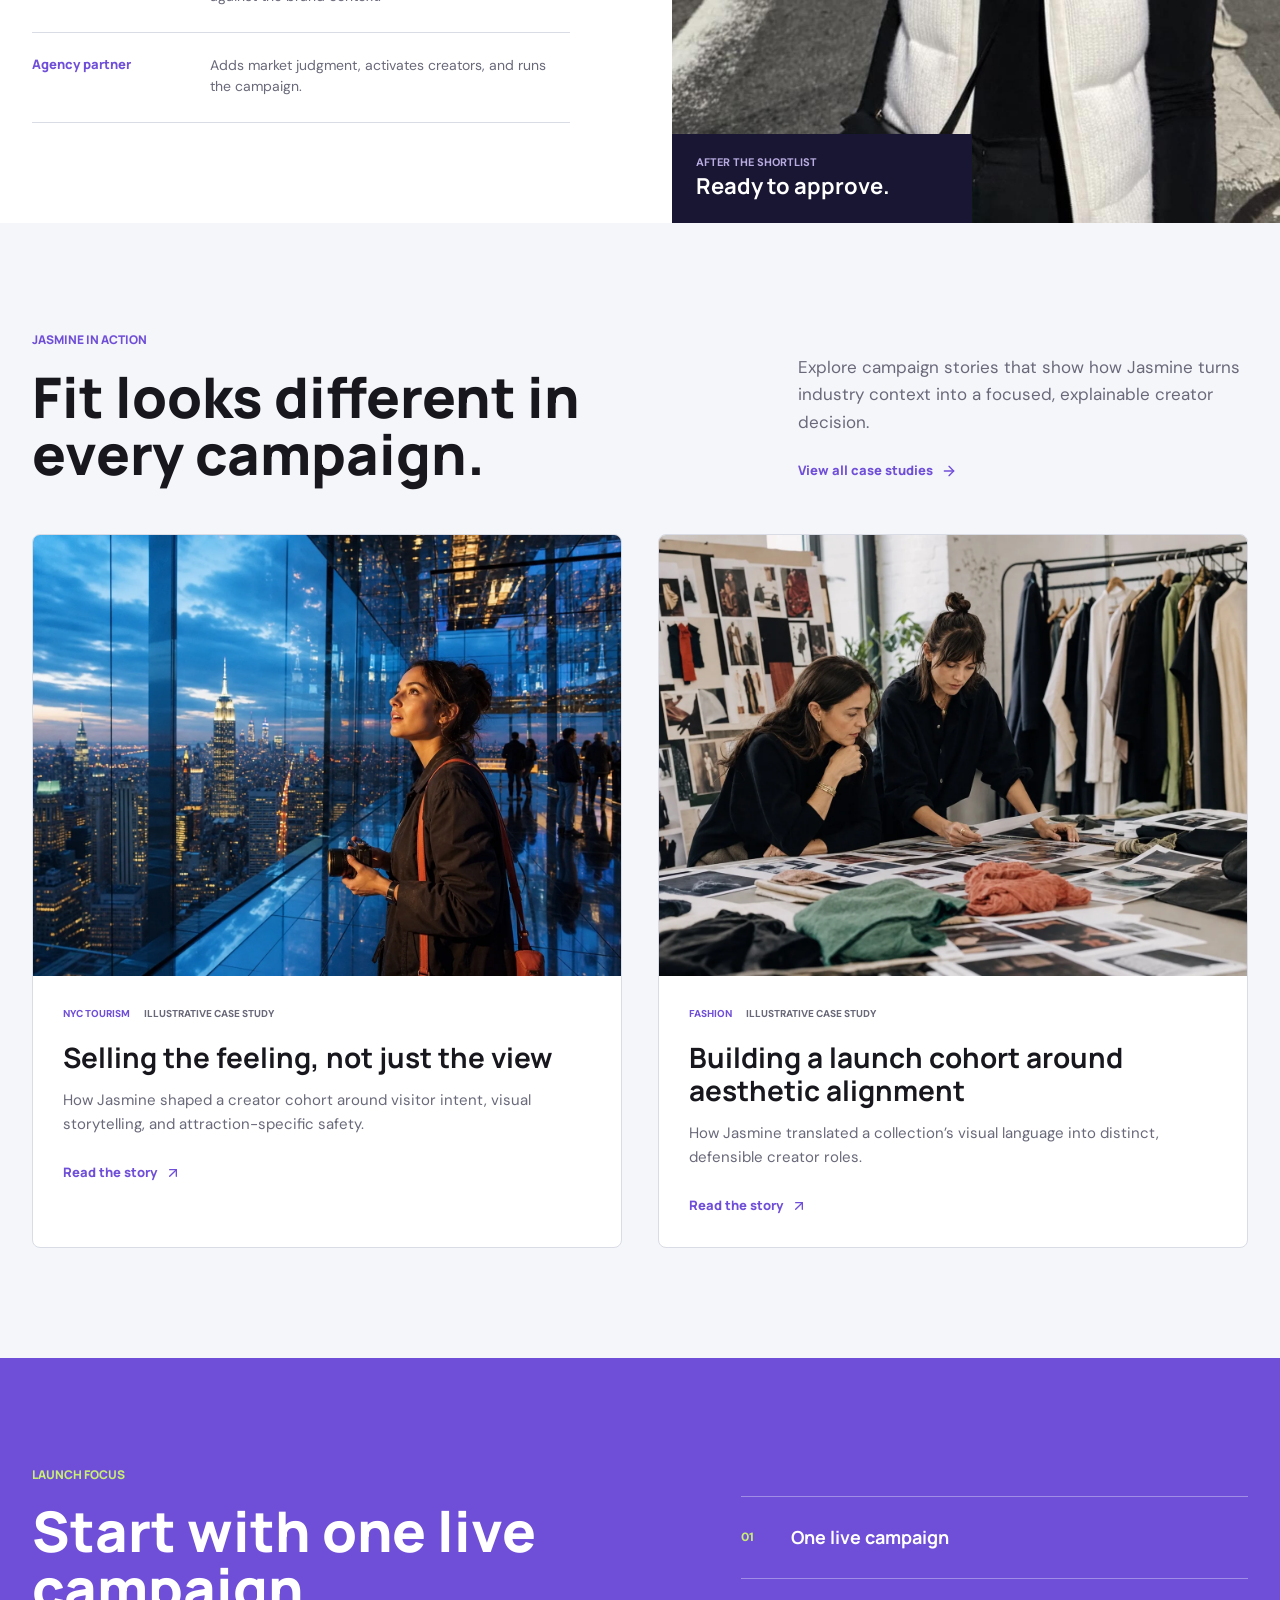
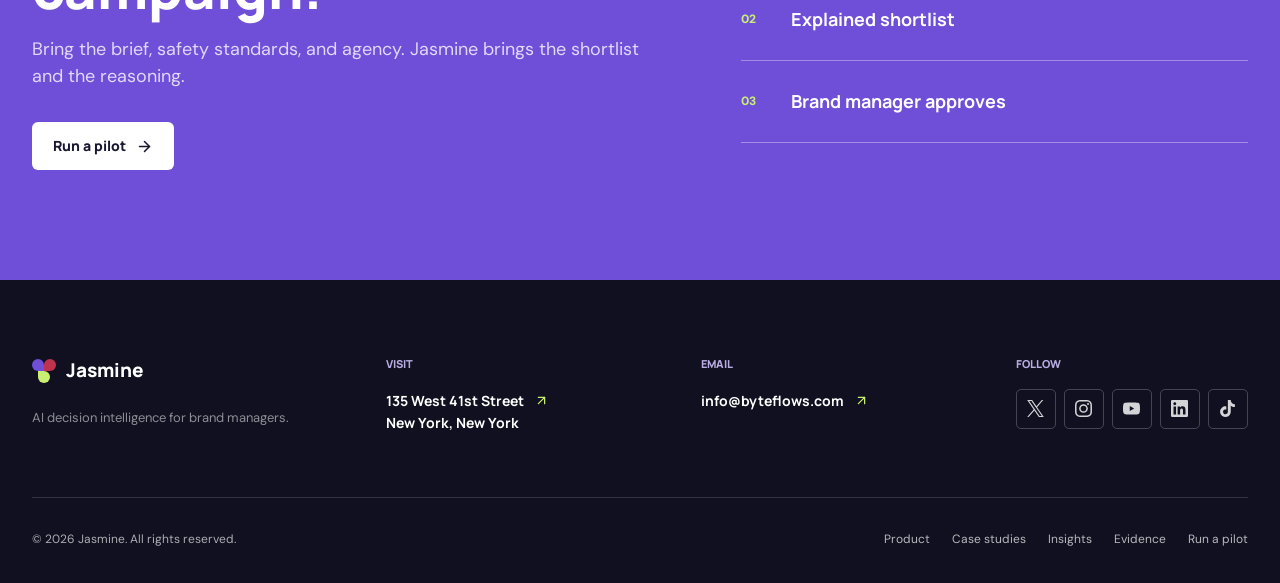
==== commit 695530ad: "Move higher education feature to case studies" ====
--- a/index.html
+++ b/index.html
@@ -538,18 +538,6 @@
         </div>
       </section>
 
-      <section class="insight-preview-section" aria-labelledby="insight-preview-title">
-        <a class="insight-preview-image reveal" href="insights/higher-education-ai.html" aria-label="Read Why college in the age of AI">
-          <img src="assets/insights/higher-education-ai-value.webp" alt="Students and a professor discussing an applied AI project in a university innovation studio" width="1448" height="1086" loading="lazy" />
-        </a>
-        <div class="insight-preview-copy reveal">
-          <p class="eyebrow eyebrow-dark">Latest insight</p>
-          <h2 id="insight-preview-title">Why college in the age of AI?</h2>
-          <p>How universities can prove the value of education as AI changes careers, skills, and the student decision.</p>
-          <a class="text-link" href="insights/higher-education-ai.html">Read the article <i data-lucide="arrow-right"></i></a>
-        </div>
-      </section>
-
       <section class="pilot-section" aria-labelledby="pilot-title">
         <div class="pilot-content reveal">
           <p class="eyebrow">Launch focus</p>
--- a/styles.css
+++ b/styles.css
@@ -2057,46 +2057,6 @@
   display: grid;
   grid-template-columns: repeat(2, minmax(0, 1fr));
   gap: 36px;
-}
-
-.insight-preview-section {
-  display: grid;
-  grid-template-columns: minmax(0, 1.08fr) minmax(320px, 0.92fr);
-  gap: 72px;
-  padding: 110px max(32px, calc((100vw - var(--page)) / 2));
-  background: var(--white);
-  align-items: center;
-}
-
-.insight-preview-image {
-  overflow: hidden;
-  aspect-ratio: 4 / 3;
-  border-radius: var(--radius);
-}
-
-.insight-preview-image img {
-  width: 100%;
-  height: 100%;
-  object-fit: cover;
-  transition: transform 360ms ease;
-}
-
-.insight-preview-image:hover img,
-.insight-preview-image:focus-visible img {
-  transform: scale(1.025);
-}
-
-.insight-preview-copy h2 {
-  max-width: 560px;
-  font-size: 50px;
-}
-
-.insight-preview-copy > p:not(.eyebrow) {
-  max-width: 540px;
-  margin-bottom: 26px;
-  color: var(--muted);
-  font-size: 18px;
-  line-height: 1.65;
 }
 
 .insight-byline {
@@ -2754,8 +2714,7 @@
   .case-preview-heading,
   .case-library-intro,
   .case-story-section,
-  .case-next-section,
-  .insight-preview-section {
+  .case-next-section {
     grid-template-columns: 1fr;
   }
 
@@ -2818,15 +2777,6 @@
     padding: 72px 24px;
   }
 
-  .insight-preview-section {
-    gap: 38px;
-    padding: 84px 20px;
-  }
-
-  .insight-preview-copy h2 {
-    font-size: 42px;
-  }
-
   .site-footer {
     padding: 64px 24px 26px;
   }
@@ -3051,10 +3001,6 @@
   .insight-byline {
     padding-right: 20px;
     padding-left: 20px;
-  }
-
-  .insight-preview-copy h2 {
-    font-size: 36px;
   }
 
   .case-snapshot {
